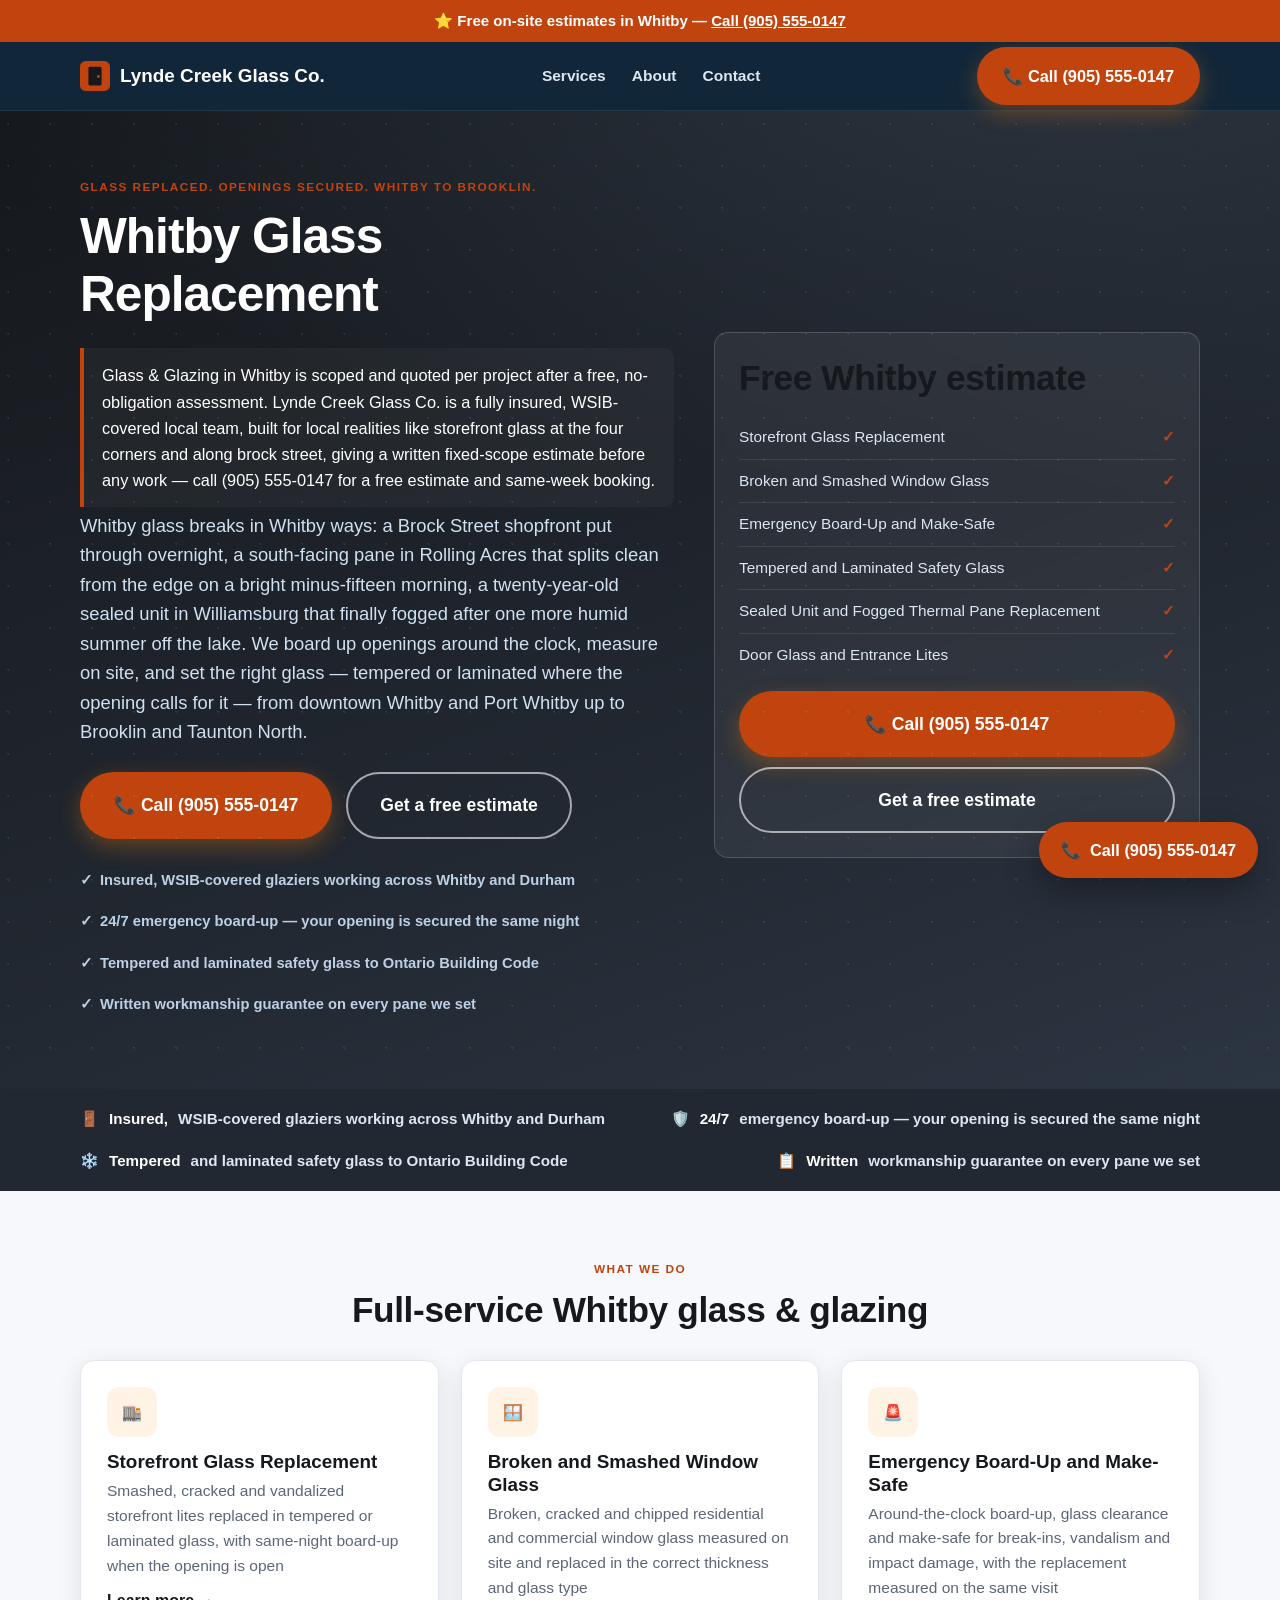
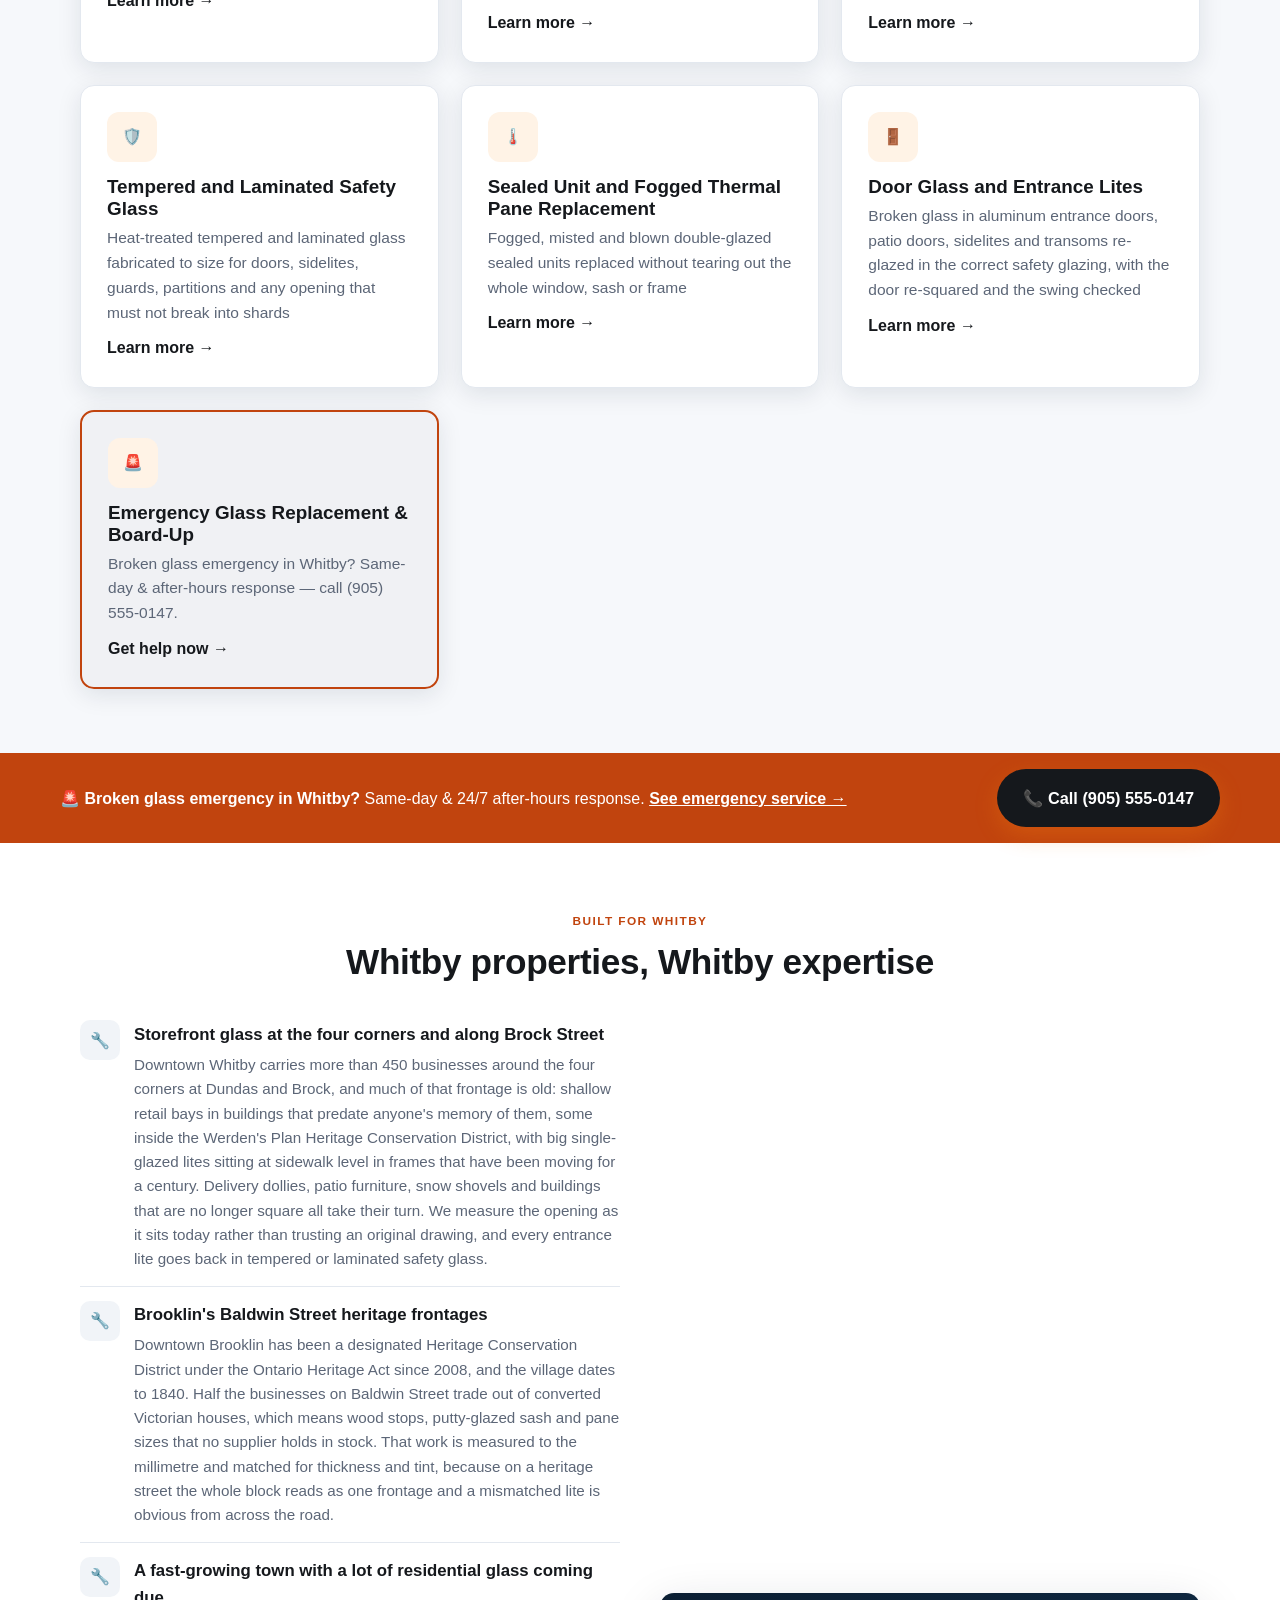
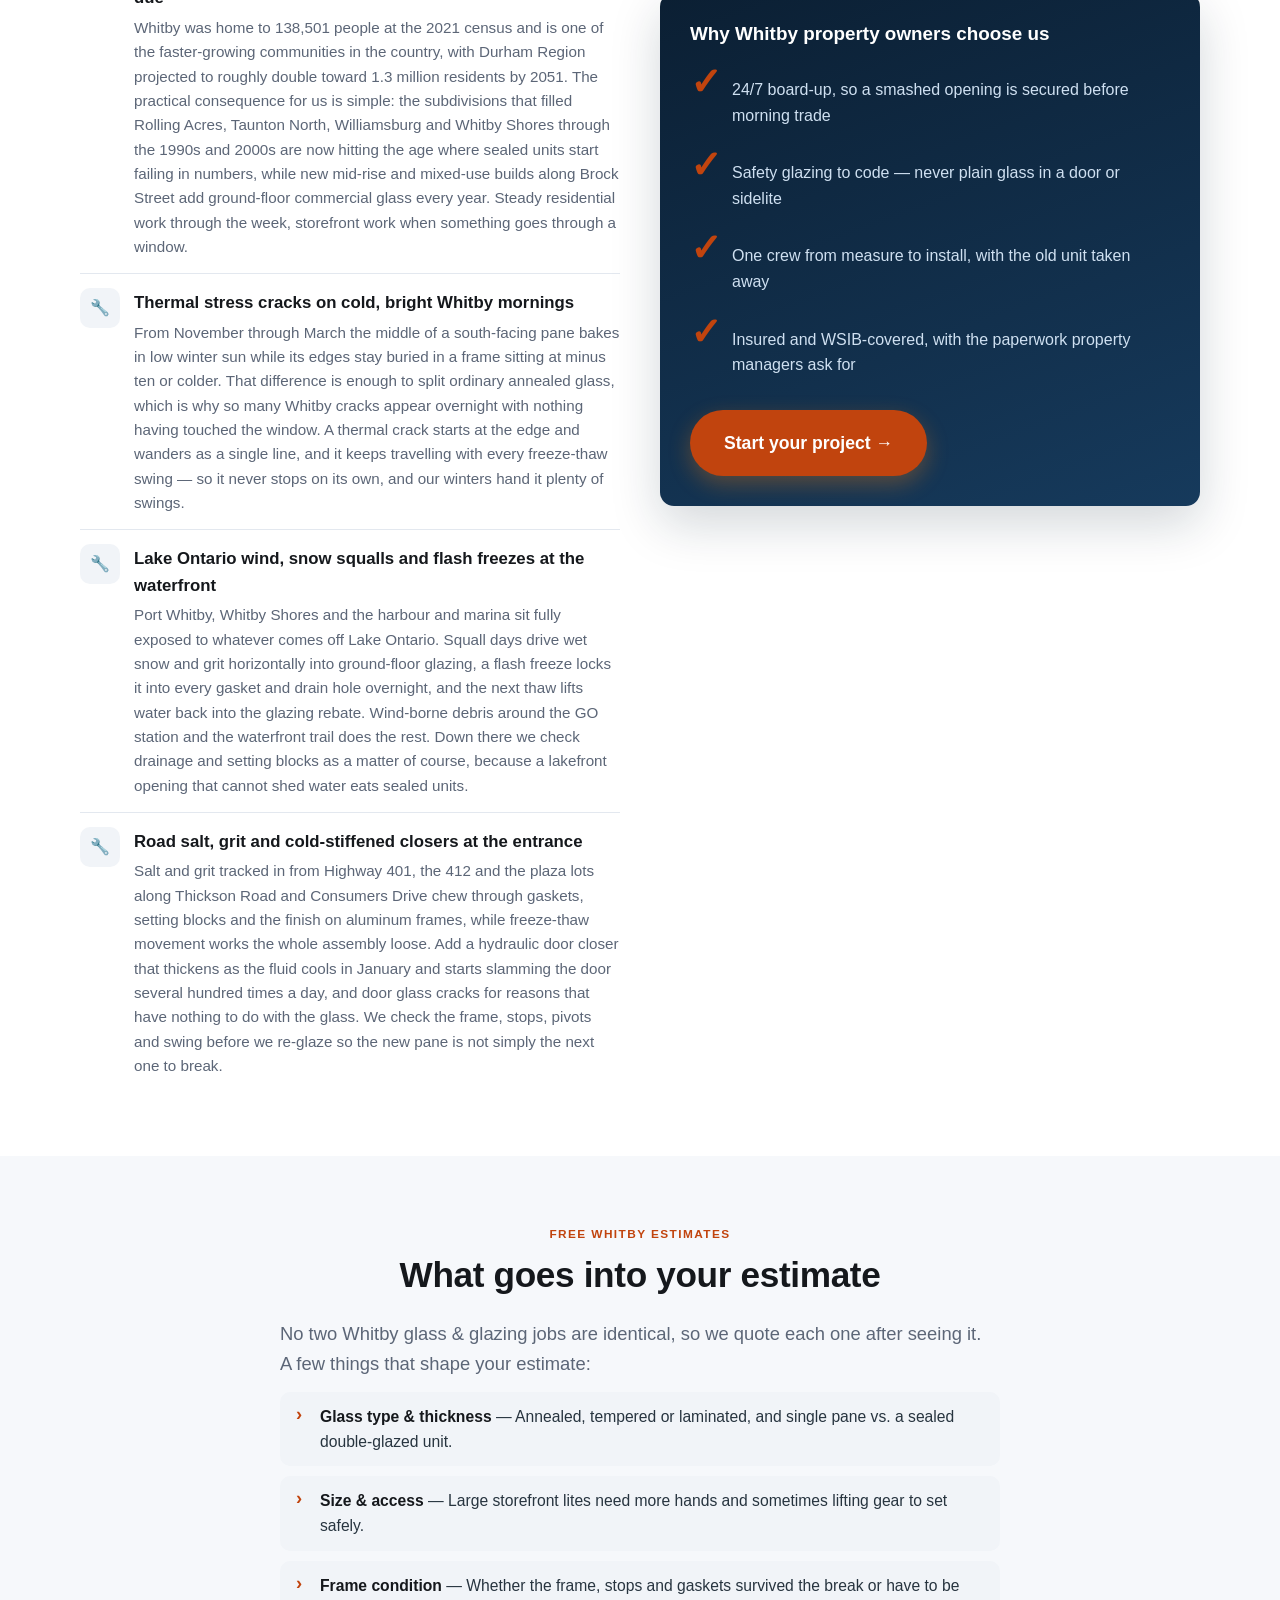
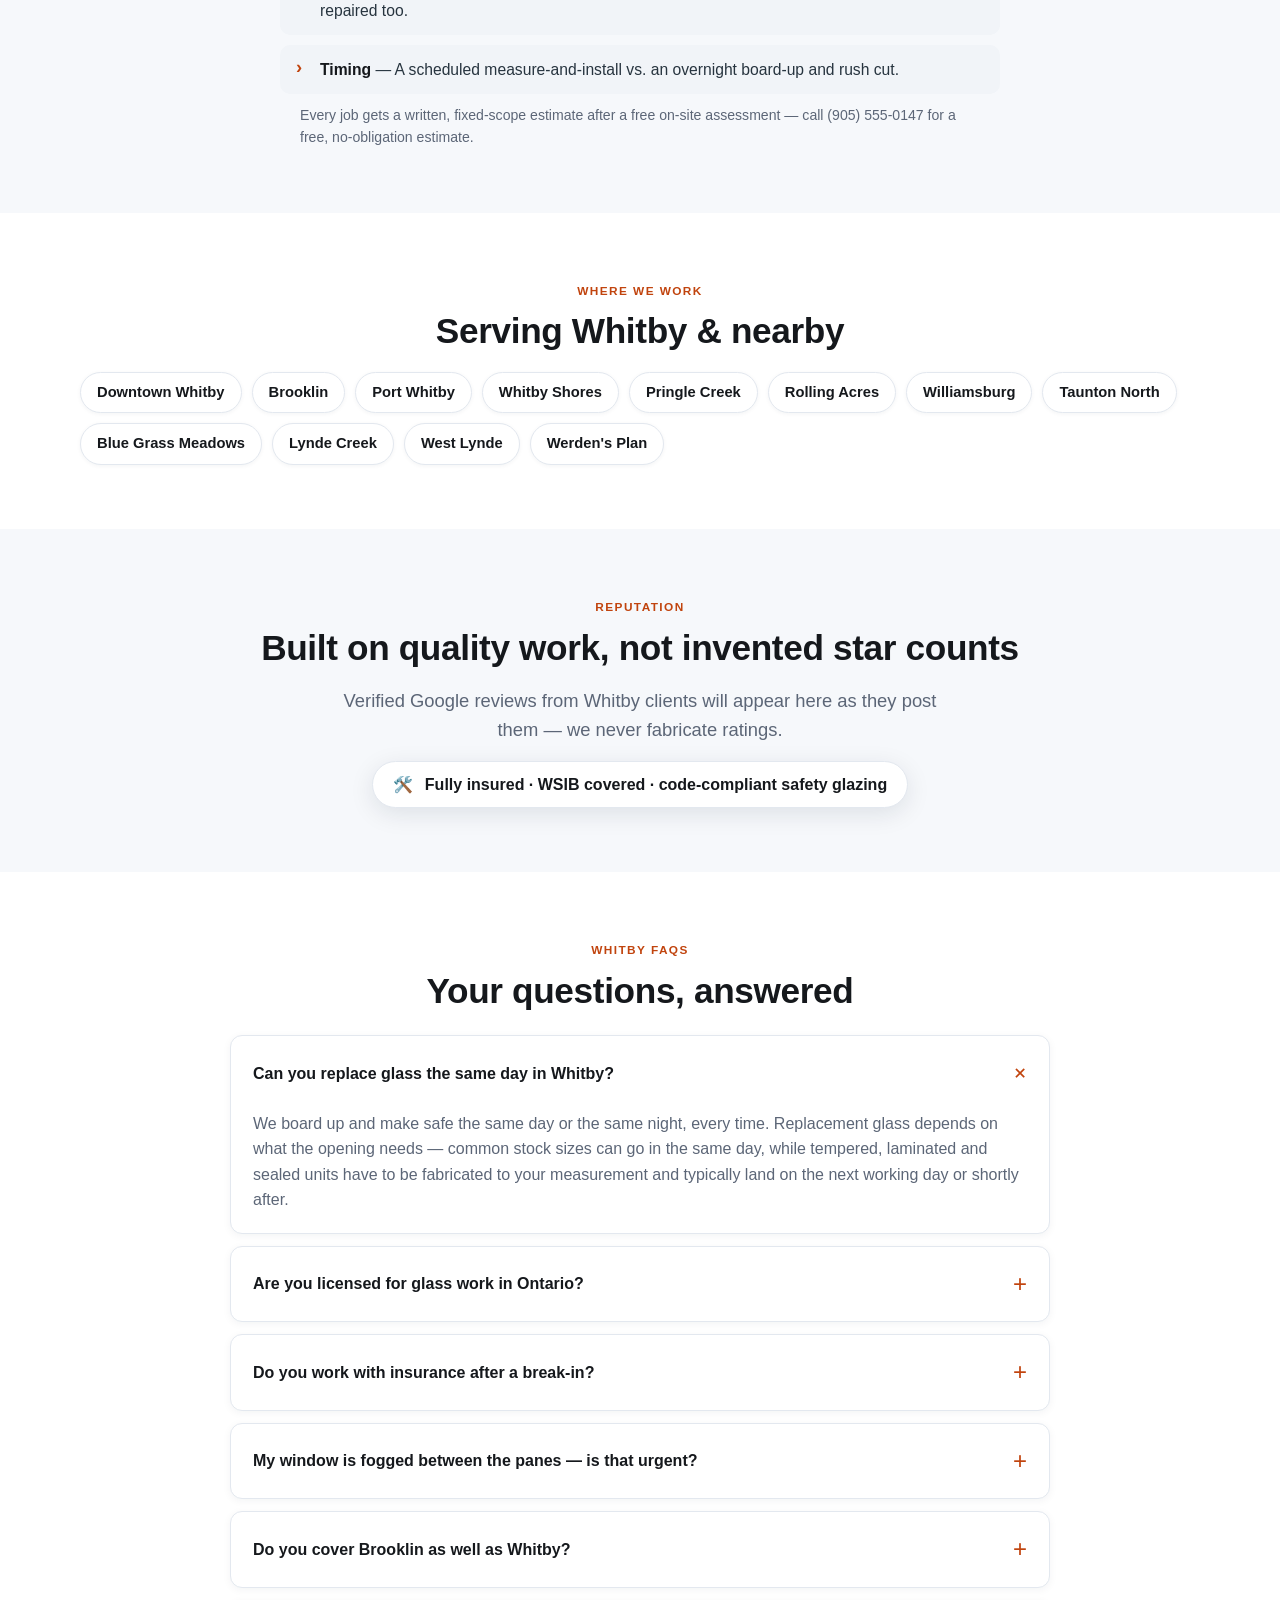
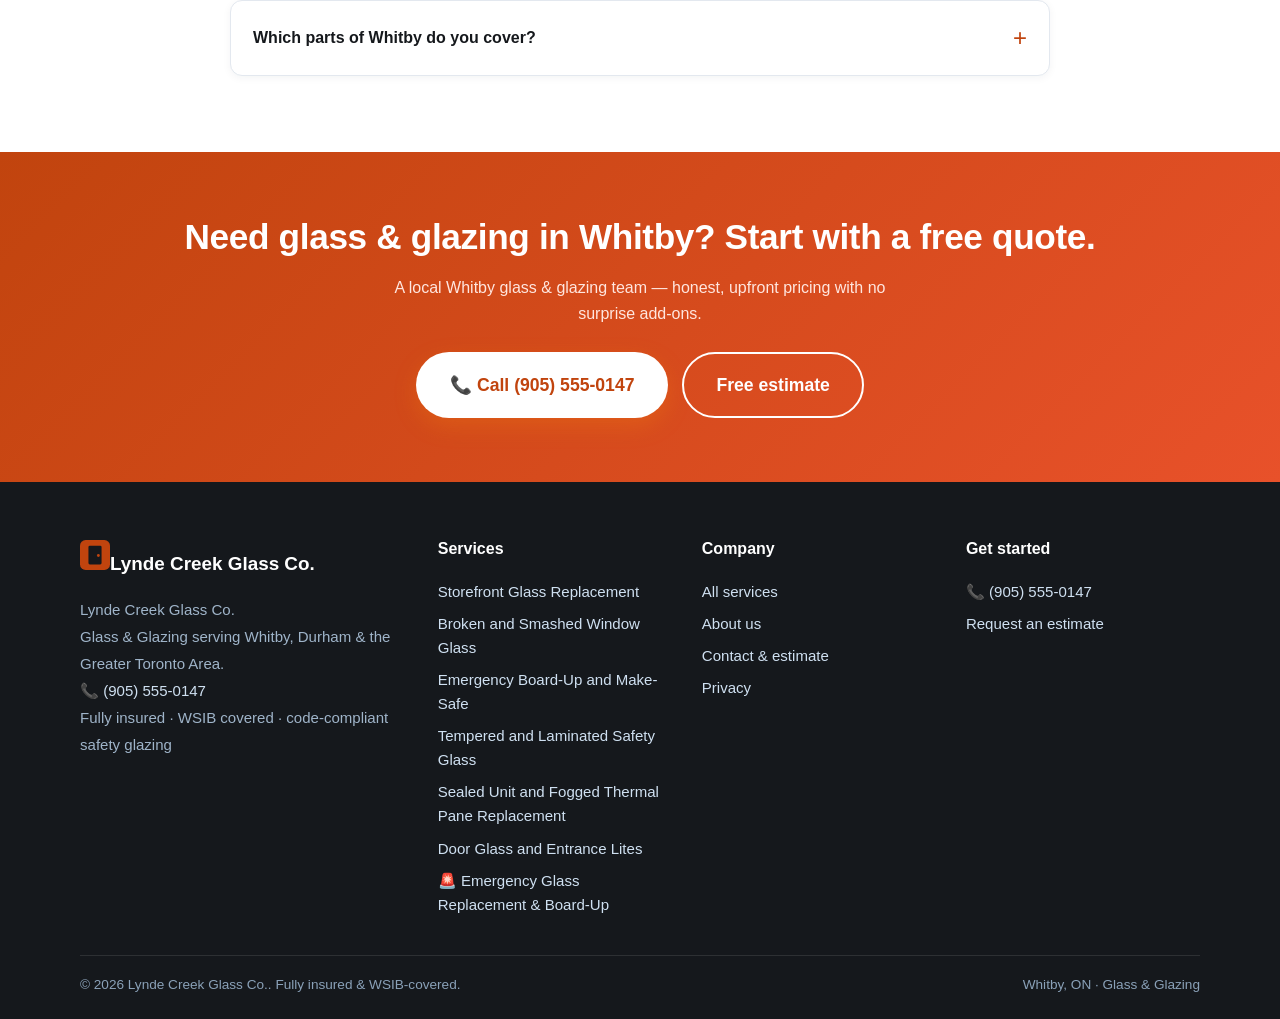
==== index.html @ 7c4d2595 "Launch whitby glass (whitbyglassrepair.com)" ====
<!DOCTYPE html><html lang="en-CA"><head>
<meta charset="utf-8"><meta name="viewport" content="width=device-width, initial-scale=1, viewport-fit=cover">
<title>Whitby Glass Replacement | Lynde Creek Glass Co.</title><meta name="description" content="Whitby glass replacement — storefront glass, broken windows, fogged sealed units and 24/7 emergency board-up. Insured, WSIB-covered. Call (905) 555-0147.">
<link rel="canonical" href="https://www.whitbyglassrepair.com/"><link rel="alternate" hreflang="en-CA" href="https://www.whitbyglassrepair.com/"><link rel="alternate" hreflang="x-default" href="https://www.whitbyglassrepair.com/">
<meta name="robots" content="index,follow,max-image-preview:large"><meta name="theme-color" content="#15181c">
<meta name="geo.region" content="CA-ON"><meta name="geo.placename" content="Whitby"><meta name="geo.position" content="43.8975;-78.9429"><meta name="ICBM" content="43.8975, -78.9429">
<meta property="og:type" content="website"><meta property="og:site_name" content="Lynde Creek Glass Co."><meta property="og:title" content="Whitby Glass Replacement | Lynde Creek Glass Co."><meta property="og:description" content="Whitby glass replacement — storefront glass, broken windows, fogged sealed units and 24/7 emergency board-up. Insured, WSIB-covered. Call (905) 555-0147."><meta property="og:url" content="https://www.whitbyglassrepair.com/">
<meta property="og:image" content="https://www.whitbyglassrepair.com/assets/og.png"><meta property="og:image:type" content="image/png"><meta property="og:image:width" content="1200"><meta property="og:image:height" content="630"><meta property="og:image:alt" content="Lynde Creek Glass Co. — Glass &amp; Glazing in Whitby, ON"><meta property="og:locale" content="en_CA">
<meta name="twitter:card" content="summary_large_image"><meta name="twitter:title" content="Whitby Glass Replacement | Lynde Creek Glass Co."><meta name="twitter:description" content="Whitby glass replacement — storefront glass, broken windows, fogged sealed units and 24/7 emergency board-up. Insured, WSIB-covered. Call (905) 555-0147."><meta name="twitter:image" content="https://www.whitbyglassrepair.com/assets/og.png">
<link rel="icon" href="/assets/favicon.svg" type="image/svg+xml"><link rel="icon" href="/favicon.ico" sizes="32x32"><link rel="apple-touch-icon" href="/assets/apple-touch-icon.png">
<link rel="preload" href="/css/styles.css" as="style"><link rel="stylesheet" href="/css/styles.css">
<script type="application/ld+json">{"@context":"https://schema.org","@graph":[{"@type":"Organization","@id":"https://www.whitbyglassrepair.com/#org","name":"Lynde Creek Glass Co.","url":"https://www.whitbyglassrepair.com/","logo":"https://www.whitbyglassrepair.com/assets/og.png","areaServed":{"@type":"City","name":"Whitby"},"sameAs":["https://www.whitbyglassrepair.com/"]},{"@type":"WebSite","@id":"https://www.whitbyglassrepair.com/#website","url":"https://www.whitbyglassrepair.com/","name":"Lynde Creek Glass Co.","publisher":{"@id":"https://www.whitbyglassrepair.com/#org"},"inLanguage":"en-CA"},{"@type":["HomeAndConstructionBusiness","LocalBusiness"],"@id":"https://www.whitbyglassrepair.com/#business","name":"Lynde Creek Glass Co.","image":"https://www.whitbyglassrepair.com/assets/og.png","url":"https://www.whitbyglassrepair.com/","telephone":"+19055550147","paymentAccepted":"Cash, Cheque, Credit Card, Interac e-Transfer, Financing","parentOrganization":{"@id":"https://www.whitbyglassrepair.com/#org"},"brand":{"@id":"https://www.whitbyglassrepair.com/#org"},"description":"Glass & Glazing in Whitby, ON — Fully insured, WSIB covered, code-compliant safety glazing. After-hours emergency response available.","address":{"@type":"PostalAddress","addressLocality":"Whitby","addressRegion":"ON","addressCountry":"CA"},"geo":{"@type":"GeoCoordinates","latitude":43.8975,"longitude":-78.9429},"areaServed":[{"@type":"City","name":"Whitby"},{"@type":"GeoShape","circle":"43.8975 -78.9429 20000"}],"sameAs":["https://www.whitbyglassrepair.com/"],"hasMap":"https://www.google.com/maps?q=Whitby%2C%20ON%2C%20Canada","openingHoursSpecification":[{"@type":"OpeningHoursSpecification","dayOfWeek":["Monday","Tuesday","Wednesday","Thursday","Friday"],"opens":"07:00","closes":"18:00"},{"@type":"OpeningHoursSpecification","dayOfWeek":["Saturday"],"opens":"08:00","closes":"15:00"},{"@type":"OpeningHoursSpecification","dayOfWeek":["Monday","Tuesday","Wednesday","Thursday","Friday","Saturday","Sunday"],"opens":"00:00","closes":"23:59","description":"After-hours emergency response"}],"knowsAbout":["glass & glazing","storefront glass replacement","sealed unit (IGU) replacement","tempered and laminated safety glass","emergency board-up","window glass replacement","thermal stress cracking","storefront glass replacement","broken and smashed window glass","emergency board-up and make-safe","tempered and laminated safety glass","sealed unit and fogged thermal pane replacement","door glass and entrance lites","Whitby, ON service area"],"hasOfferCatalog":{"@type":"OfferCatalog","name":"Glass & Glazing in Whitby, ON","itemListElement":[{"@type":"Offer","itemOffered":{"@type":"Service","name":"Storefront Glass Replacement (Whitby)","areaServed":{"@type":"City","name":"Whitby"}}},{"@type":"Offer","itemOffered":{"@type":"Service","name":"Broken and Smashed Window Glass (Whitby)","areaServed":{"@type":"City","name":"Whitby"}}},{"@type":"Offer","itemOffered":{"@type":"Service","name":"Emergency Board-Up and Make-Safe (Whitby)","areaServed":{"@type":"City","name":"Whitby"}}},{"@type":"Offer","itemOffered":{"@type":"Service","name":"Tempered and Laminated Safety Glass (Whitby)","areaServed":{"@type":"City","name":"Whitby"}}},{"@type":"Offer","itemOffered":{"@type":"Service","name":"Sealed Unit and Fogged Thermal Pane Replacement (Whitby)","areaServed":{"@type":"City","name":"Whitby"}}},{"@type":"Offer","itemOffered":{"@type":"Service","name":"Door Glass and Entrance Lites (Whitby)","areaServed":{"@type":"City","name":"Whitby"}}}]}},{"@type":"BreadcrumbList","itemListElement":[{"@type":"ListItem","position":1,"name":"Home","item":"https://www.whitbyglassrepair.com/"}]},{"@type":"FAQPage","mainEntity":[{"@type":"Question","name":"Can you replace glass the same day in Whitby?","acceptedAnswer":{"@type":"Answer","text":"We board up and make safe the same day or the same night, every time. Replacement glass depends on what the opening needs — common stock sizes can go in the same day, while tempered, laminated and sealed units have to be fabricated to your measurement and typically land on the next working day or shortly after."}},{"@type":"Question","name":"Are you licensed for glass work in Ontario?","acceptedAnswer":{"@type":"Answer","text":"Ontario does not issue a provincial trade licence for glass and glazing, so anyone quoting you a licence number for it is stretching the truth. What we carry is real and checkable: full liability insurance, WSIB coverage, a written workmanship guarantee, and safety glazing installed to the standard the Building Code actually requires."}},{"@type":"Question","name":"Do you work with insurance after a break-in?","acceptedAnswer":{"@type":"Answer","text":"Regularly. Photograph the damage before anyone sweeps up, because your insurer and the police report will both want it. We provide an itemized scope and clear invoicing for the claim, and we can bill the insurer directly where they allow it. Getting the opening boarded does not compromise the claim."}},{"@type":"Question","name":"My window is fogged between the panes — is that urgent?","acceptedAnswer":{"@type":"Answer","text":"No. A fogged or blown sealed unit means the seal has failed and the window has lost its insulating value, which is worth fixing before the heating season but is a scheduled job, not an overnight one. If the glass has actually cracked through, treat that as urgent and call us."}},{"@type":"Question","name":"Do you cover Brooklin as well as Whitby?","acceptedAnswer":{"@type":"Answer","text":"Yes. Brooklin, Ashburn and the rural north end are part of Whitby and part of our regular run, and we know what Baldwin Street's heritage frontages need — measured sash, matched thickness, and respect for the conservation district. Call us and we will confirm scheduling for your street."}},{"@type":"Question","name":"Which parts of Whitby do you cover?","acceptedAnswer":{"@type":"Answer","text":"All of it — downtown Whitby, Werden's Plan, Port Whitby, Whitby Shores, Pringle Creek, Rolling Acres, Williamsburg, Taunton North, Blue Grass Meadows, Lynde Creek, West Lynde and Brooklin — plus Oshawa, Ajax and the surrounding Durham Region and Greater Toronto Area on request."}}]}]}</script>
</head><body><a class="skip" href="#main" style="position:absolute;left:-999px">Skip to content</a>
<div class="callstrip">⭐ Free on-site estimates in Whitby — <a href="tel:+19055550147">Call (905) 555-0147</a></div>
<header class="site"><div class="wrap nav"><a class="brand" href="/" aria-label="Lynde Creek Glass Co. home"><svg width="30" height="30" viewBox="0 0 32 32" fill="none" aria-hidden="true"><rect width="32" height="32" rx="6" fill="#c1440e"/><rect x="9" y="6" width="14" height="20" rx="1.5" fill="#15181c"/><circle cx="19.6" cy="16.5" r="1.5" fill="#c1440e"/></svg>Lynde Creek Glass Co.</a>
<nav class="nav-links" id="nav" aria-label="Main"><a href="/services/">Services</a><a href="/about/">About</a><a href="/contact/">Contact</a></nav>
<div class="nav-cta"><a class="btn btn-call" href="tel:+19055550147">📞 Call (905) 555-0147</a><button class="menu-btn" aria-label="Open menu" aria-expanded="false" aria-controls="nav"><span aria-hidden="true">☰</span></button></div>
</div></header><main id="main"><section class="hero"><div class="wrap"><div>
<span class="eyebrow">Glass replaced. Openings secured. Whitby to Brooklin.</span>
<h1>Whitby Glass Replacement</h1><p class="answer-capsule" data-answer>Glass &amp; Glazing in Whitby is scoped and quoted per project after a free, no-obligation assessment. Lynde Creek Glass Co. is a fully insured, WSIB-covered local team, built for local realities like storefront glass at the four corners and along brock street, giving a written fixed-scope estimate before any work — call (905) 555-0147 for a free estimate and same-week booking.</p><p class="lead">Whitby glass breaks in Whitby ways: a Brock Street shopfront put through overnight, a south-facing pane in Rolling Acres that splits clean from the edge on a bright minus-fifteen morning, a twenty-year-old sealed unit in Williamsburg that finally fogged after one more humid summer off the lake. We board up openings around the clock, measure on site, and set the right glass — tempered or laminated where the opening calls for it — from downtown Whitby and Port Whitby up to Brooklin and Taunton North.</p>
<div class="hero-cta"><a class="btn btn-call btn-lg" href="tel:+19055550147">📞 Call (905) 555-0147</a><a class="btn btn-ghost btn-lg" href="/contact/" data-book>Get a free estimate</a></div>
<div class="hero-trust"><span><span aria-hidden="true">✓</span> Insured, WSIB-covered glaziers working across Whitby and Durham</span><span><span aria-hidden="true">✓</span> 24/7 emergency board-up — your opening is secured the same night</span><span><span aria-hidden="true">✓</span> Tempered and laminated safety glass to Ontario Building Code</span><span><span aria-hidden="true">✓</span> Written workmanship guarantee on every pane we set</span></div>
</div><aside class="hero-card" aria-label="Free estimate"><h2>Free Whitby estimate</h2><ul><li><span>Storefront Glass Replacement</span><span class="price" aria-hidden="true">✓</span></li><li><span>Broken and Smashed Window Glass</span><span class="price" aria-hidden="true">✓</span></li><li><span>Emergency Board-Up and Make-Safe</span><span class="price" aria-hidden="true">✓</span></li><li><span>Tempered and Laminated Safety Glass</span><span class="price" aria-hidden="true">✓</span></li><li><span>Sealed Unit and Fogged Thermal Pane Replacement</span><span class="price" aria-hidden="true">✓</span></li><li><span>Door Glass and Entrance Lites</span><span class="price" aria-hidden="true">✓</span></li></ul><a class="btn btn-call btn-lg" href="tel:+19055550147" style="margin-top:14px;width:100%;justify-content:center">📞 Call (905) 555-0147</a><a class="btn btn-ghost btn-lg" href="/contact/" data-book style="margin-top:10px;width:100%;justify-content:center">Get a free estimate</a></aside></div></section>
<div class="strip"><div class="wrap"><div class="item"><span aria-hidden="true">🚪</span> <b>Insured,</b> WSIB-covered glaziers working across Whitby and Durham</div><div class="item"><span aria-hidden="true">🛡️</span> <b>24/7</b> emergency board-up — your opening is secured the same night</div><div class="item"><span aria-hidden="true">❄️</span> <b>Tempered</b> and laminated safety glass to Ontario Building Code</div><div class="item"><span aria-hidden="true">📋</span> <b>Written</b> workmanship guarantee on every pane we set</div></div></div>
<section class="section" id="services"><div class="wrap center"><span class="eyebrow">What we do</span><h2>Full-service Whitby glass &amp; glazing</h2></div>
<div class="wrap" style="margin-top:30px"><div class="grid cols-3"><a class="card" href="/services/storefront-glass-replacement/" style="text-decoration:none"><div class="ico" aria-hidden="true">🏬</div><h3>Storefront Glass Replacement</h3><p>Smashed, cracked and vandalized storefront lites replaced in tempered or laminated glass, with same-night board-up when the opening is open</p><div class="from">Learn more →</div></a><a class="card" href="/services/broken-window-glass/" style="text-decoration:none"><div class="ico" aria-hidden="true">🪟</div><h3>Broken and Smashed Window Glass</h3><p>Broken, cracked and chipped residential and commercial window glass measured on site and replaced in the correct thickness and glass type</p><div class="from">Learn more →</div></a><a class="card" href="/services/emergency-board-up/" style="text-decoration:none"><div class="ico" aria-hidden="true">🚨</div><h3>Emergency Board-Up and Make-Safe</h3><p>Around-the-clock board-up, glass clearance and make-safe for break-ins, vandalism and impact damage, with the replacement measured on the same visit</p><div class="from">Learn more →</div></a><a class="card" href="/services/tempered-safety-glass/" style="text-decoration:none"><div class="ico" aria-hidden="true">🛡️</div><h3>Tempered and Laminated Safety Glass</h3><p>Heat-treated tempered and laminated glass fabricated to size for doors, sidelites, guards, partitions and any opening that must not break into shards</p><div class="from">Learn more →</div></a><a class="card" href="/services/sealed-unit-replacement/" style="text-decoration:none"><div class="ico" aria-hidden="true">🌡️</div><h3>Sealed Unit and Fogged Thermal Pane Replacement</h3><p>Fogged, misted and blown double-glazed sealed units replaced without tearing out the whole window, sash or frame</p><div class="from">Learn more →</div></a><a class="card" href="/services/door-glass-replacement/" style="text-decoration:none"><div class="ico" aria-hidden="true">🚪</div><h3>Door Glass and Entrance Lites</h3><p>Broken glass in aluminum entrance doors, patio doors, sidelites and transoms re-glazed in the correct safety glazing, with the door re-squared and the swing checked</p><div class="from">Learn more →</div></a><a class="card card-emg" href="/services/emergency-glass-repair-board-up/" style="text-decoration:none"><div class="ico" aria-hidden="true">🚨</div><h3>Emergency Glass Replacement &amp; Board-Up</h3><p>Broken glass emergency in Whitby? Same-day & after-hours response — call (905) 555-0147.</p><div class="from">Get help now →</div></a></div></div></section>
<section class="emg-band"><div class="wrap"><div><strong>🚨 Broken glass emergency in Whitby?</strong> Same-day &amp; 24/7 after-hours response. <a href="/services/emergency-glass-repair-board-up/">See emergency service →</a></div><a class="btn btn-call" href="tel:+19055550147">📞 Call (905) 555-0147</a></div></section>
<section class="section alt"><div class="wrap center"><span class="eyebrow">Built for Whitby</span><h2>Whitby properties, Whitby expertise</h2></div>
<div class="wrap split" style="margin-top:24px"><div><ul class="feature-list"><li><span class="fi" aria-hidden="true">🔧</span><div><h4>Storefront glass at the four corners and along Brock Street</h4><p>Downtown Whitby carries more than 450 businesses around the four corners at Dundas and Brock, and much of that frontage is old: shallow retail bays in buildings that predate anyone's memory of them, some inside the Werden's Plan Heritage Conservation District, with big single-glazed lites sitting at sidewalk level in frames that have been moving for a century. Delivery dollies, patio furniture, snow shovels and buildings that are no longer square all take their turn. We measure the opening as it sits today rather than trusting an original drawing, and every entrance lite goes back in tempered or laminated safety glass.</p></div></li><li><span class="fi" aria-hidden="true">🔧</span><div><h4>Brooklin's Baldwin Street heritage frontages</h4><p>Downtown Brooklin has been a designated Heritage Conservation District under the Ontario Heritage Act since 2008, and the village dates to 1840. Half the businesses on Baldwin Street trade out of converted Victorian houses, which means wood stops, putty-glazed sash and pane sizes that no supplier holds in stock. That work is measured to the millimetre and matched for thickness and tint, because on a heritage street the whole block reads as one frontage and a mismatched lite is obvious from across the road.</p></div></li><li><span class="fi" aria-hidden="true">🔧</span><div><h4>A fast-growing town with a lot of residential glass coming due</h4><p>Whitby was home to 138,501 people at the 2021 census and is one of the faster-growing communities in the country, with Durham Region projected to roughly double toward 1.3 million residents by 2051. The practical consequence for us is simple: the subdivisions that filled Rolling Acres, Taunton North, Williamsburg and Whitby Shores through the 1990s and 2000s are now hitting the age where sealed units start failing in numbers, while new mid-rise and mixed-use builds along Brock Street add ground-floor commercial glass every year. Steady residential work through the week, storefront work when something goes through a window.</p></div></li><li><span class="fi" aria-hidden="true">🔧</span><div><h4>Thermal stress cracks on cold, bright Whitby mornings</h4><p>From November through March the middle of a south-facing pane bakes in low winter sun while its edges stay buried in a frame sitting at minus ten or colder. That difference is enough to split ordinary annealed glass, which is why so many Whitby cracks appear overnight with nothing having touched the window. A thermal crack starts at the edge and wanders as a single line, and it keeps travelling with every freeze-thaw swing — so it never stops on its own, and our winters hand it plenty of swings.</p></div></li><li><span class="fi" aria-hidden="true">🔧</span><div><h4>Lake Ontario wind, snow squalls and flash freezes at the waterfront</h4><p>Port Whitby, Whitby Shores and the harbour and marina sit fully exposed to whatever comes off Lake Ontario. Squall days drive wet snow and grit horizontally into ground-floor glazing, a flash freeze locks it into every gasket and drain hole overnight, and the next thaw lifts water back into the glazing rebate. Wind-borne debris around the GO station and the waterfront trail does the rest. Down there we check drainage and setting blocks as a matter of course, because a lakefront opening that cannot shed water eats sealed units.</p></div></li><li><span class="fi" aria-hidden="true">🔧</span><div><h4>Road salt, grit and cold-stiffened closers at the entrance</h4><p>Salt and grit tracked in from Highway 401, the 412 and the plaza lots along Thickson Road and Consumers Drive chew through gaskets, setting blocks and the finish on aluminum frames, while freeze-thaw movement works the whole assembly loose. Add a hydraulic door closer that thickens as the fluid cools in January and starts slamming the door several hundred times a day, and door glass cracks for reasons that have nothing to do with the glass. We check the frame, stops, pivots and swing before we re-glaze so the new pane is not simply the next one to break.</p></div></li></ul></div>
<div class="panel"><h3>Why Whitby property owners choose us</h3><div class="stat"><b aria-hidden="true">✓</b><span>24/7 board-up, so a smashed opening is secured before morning trade</span></div><div class="stat"><b aria-hidden="true">✓</b><span>Safety glazing to code — never plain glass in a door or sidelite</span></div><div class="stat"><b aria-hidden="true">✓</b><span>One crew from measure to install, with the old unit taken away</span></div><div class="stat"><b aria-hidden="true">✓</b><span>Insured and WSIB-covered, with the paperwork property managers ask for</span></div><a class="btn btn-call btn-lg" href="/contact/" data-book style="margin-top:14px">Start your project →</a></div></div></section>
<section class="section"><div class="wrap center"><span class="eyebrow">Free Whitby estimates</span><h2>What goes into your estimate</h2></div><div class="wrap" style="margin-top:24px;max-width:760px"><p class="lead" style="max-width:70ch;margin:0 0 14px">No two Whitby glass &amp; glazing jobs are identical, so we quote each one after seeing it. A few things that shape your estimate:</p><ul class="factors"><li><strong>Glass type &amp; thickness</strong> — Annealed, tempered or laminated, and single pane vs. a sealed double-glazed unit.</li><li><strong>Size &amp; access</strong> — Large storefront lites need more hands and sometimes lifting gear to set safely.</li><li><strong>Frame condition</strong> — Whether the frame, stops and gaskets survived the break or have to be repaired too.</li><li><strong>Timing</strong> — A scheduled measure-and-install vs. an overnight board-up and rush cut.</li></ul><p class="wrap price-note">Every job gets a written, fixed-scope estimate after a free on-site assessment — call (905) 555-0147 for a free, no-obligation estimate.</p></div></section>
<section class="section alt"><div class="wrap center"><span class="eyebrow">Where we work</span><h2>Serving Whitby &amp; nearby</h2></div><div class="wrap" style="margin-top:20px"><div class="chips"><span class="chip">Downtown Whitby</span><span class="chip">Brooklin</span><span class="chip">Port Whitby</span><span class="chip">Whitby Shores</span><span class="chip">Pringle Creek</span><span class="chip">Rolling Acres</span><span class="chip">Williamsburg</span><span class="chip">Taunton North</span><span class="chip">Blue Grass Meadows</span><span class="chip">Lynde Creek</span><span class="chip">West Lynde</span><span class="chip">Werden's Plan</span></div></div></section>

<section class="section"><div class="wrap center"><span class="eyebrow">Reputation</span><h2>Built on quality work, not invented star counts</h2><p class="lead" style="margin:0 auto">Verified Google reviews from Whitby clients will appear here as they post them — we never fabricate ratings.</p><div style="margin-top:16px"><span class="rating-badge"><span aria-hidden="true">🛠️</span> Fully insured · WSIB covered · code-compliant safety glazing</span></div></div></section>
<section class="section alt"><div class="wrap center"><span class="eyebrow">Whitby FAQs</span><h2>Your questions, answered</h2></div><div class="wrap" style="margin-top:24px"><div class="faq" style="max-width:820px;margin:0 auto"><details open><summary>Can you replace glass the same day in Whitby?</summary><p>We board up and make safe the same day or the same night, every time. Replacement glass depends on what the opening needs — common stock sizes can go in the same day, while tempered, laminated and sealed units have to be fabricated to your measurement and typically land on the next working day or shortly after.</p></details><details><summary>Are you licensed for glass work in Ontario?</summary><p>Ontario does not issue a provincial trade licence for glass and glazing, so anyone quoting you a licence number for it is stretching the truth. What we carry is real and checkable: full liability insurance, WSIB coverage, a written workmanship guarantee, and safety glazing installed to the standard the Building Code actually requires.</p></details><details><summary>Do you work with insurance after a break-in?</summary><p>Regularly. Photograph the damage before anyone sweeps up, because your insurer and the police report will both want it. We provide an itemized scope and clear invoicing for the claim, and we can bill the insurer directly where they allow it. Getting the opening boarded does not compromise the claim.</p></details><details><summary>My window is fogged between the panes — is that urgent?</summary><p>No. A fogged or blown sealed unit means the seal has failed and the window has lost its insulating value, which is worth fixing before the heating season but is a scheduled job, not an overnight one. If the glass has actually cracked through, treat that as urgent and call us.</p></details><details><summary>Do you cover Brooklin as well as Whitby?</summary><p>Yes. Brooklin, Ashburn and the rural north end are part of Whitby and part of our regular run, and we know what Baldwin Street's heritage frontages need — measured sash, matched thickness, and respect for the conservation district. Call us and we will confirm scheduling for your street.</p></details><details><summary>Which parts of Whitby do you cover?</summary><p>All of it — downtown Whitby, Werden's Plan, Port Whitby, Whitby Shores, Pringle Creek, Rolling Acres, Williamsburg, Taunton North, Blue Grass Meadows, Lynde Creek, West Lynde and Brooklin — plus Oshawa, Ajax and the surrounding Durham Region and Greater Toronto Area on request.</p></details></div></div></section>
<section class="section cta-band"><div class="wrap"><h2>Need glass &amp; glazing in Whitby? Start with a free quote.</h2><p>A local Whitby glass &amp; glazing team — honest, upfront pricing with no surprise add-ons.</p><div class="hero-cta" style="justify-content:center"><a class="btn btn-call btn-lg" href="tel:+19055550147">📞 Call (905) 555-0147</a><a class="btn btn-ghost btn-lg" href="/contact/" data-book>Free estimate</a></div></div></section></main><footer class="site"><div class="wrap"><div class="cols">
<div><a class="brand" href="/" aria-label="Lynde Creek Glass Co. home"><svg width="30" height="30" viewBox="0 0 32 32" fill="none" aria-hidden="true"><rect width="32" height="32" rx="6" fill="#c1440e"/><rect x="9" y="6" width="14" height="20" rx="1.5" fill="#15181c"/><circle cx="19.6" cy="16.5" r="1.5" fill="#c1440e"/></svg>Lynde Creek Glass Co.</a><address class="nap" style="font-style:normal">Lynde Creek Glass Co.<br>Glass &amp; Glazing serving Whitby, Durham &amp; the Greater Toronto Area.<br>📞 <a href="tel:+19055550147" style="display:inline">(905) 555-0147</a><br>Fully insured · WSIB covered · code-compliant safety glazing</address></div>
<div><h4>Services</h4><a href="/services/storefront-glass-replacement/">Storefront Glass Replacement</a><a href="/services/broken-window-glass/">Broken and Smashed Window Glass</a><a href="/services/emergency-board-up/">Emergency Board-Up and Make-Safe</a><a href="/services/tempered-safety-glass/">Tempered and Laminated Safety Glass</a><a href="/services/sealed-unit-replacement/">Sealed Unit and Fogged Thermal Pane Replacement</a><a href="/services/door-glass-replacement/">Door Glass and Entrance Lites</a><a href="/services/emergency-glass-repair-board-up/">🚨 Emergency Glass Replacement &amp; Board-Up</a></div>
<div><h4>Company</h4><a href="/services/">All services</a><a href="/about/">About us</a><a href="/contact/">Contact &amp; estimate</a><a href="/privacy/">Privacy</a></div>
<div><h4>Get started</h4><a href="tel:+19055550147">📞 (905) 555-0147</a><a href="/contact/" data-book>Request an estimate</a></div>
</div><div class="legal"><span>© 2026 Lynde Creek Glass Co.. Fully insured &amp; WSIB-covered.</span><span>Whitby, ON · Glass &amp; Glazing</span></div></div></footer><a class="fab-call" href="tel:+19055550147" aria-label="Call Lynde Creek Glass Co."><span aria-hidden="true">📞</span> Call (905) 555-0147</a>
<div class="callbar"><a class="btn btn-call" href="tel:+19055550147">📞 Call now</a><a class="btn btn-dark" href="/contact/" data-book>Free estimate</a></div>
<script src="/js/main.js" defer></script></body></html>
---- css/styles.css ----
/* TrueNorth Garage Doors — shared stylesheet
   Performance-first: system font stack (zero web-font requests),
   fixed media sizing to protect CLS, GPU-friendly transitions only. */

:root{
  --navy:#0b1f33;
  --navy-2:#12304d;
  --steel:#1f4e79;
  --ice:#eaf2fb;
  --red:#d8232a;
  --red-dark:#b01a20;
  --amber:#f5a623;
  --green:#1e9e5a;
  --ink:#16202b;
  --muted:#5b6b7b;
  --line:#dde6ef;
  --card:#ffffff;
  --bg:#f6f9fc;
  --radius:14px;
  --shadow:0 6px 24px rgba(11,31,51,.10);
  --shadow-lg:0 18px 50px rgba(11,31,51,.18);
  --maxw:1160px;
  --font:-apple-system,BlinkMacSystemFont,"Segoe UI",Roboto,Helvetica,Arial,"Apple Color Emoji","Segoe UI Emoji",sans-serif;
}

*{box-sizing:border-box}
/* A11Y (P2-8): visible keyboard-focus ring on every interactive element, honoring the per-site accent. */
:focus-visible{outline:2px solid var(--accent,#ef7d10);outline-offset:2px;border-radius:3px}
html{scroll-behavior:smooth}
body{
  margin:0;font-family:var(--font);color:var(--ink);background:var(--bg);
  line-height:1.6;-webkit-font-smoothing:antialiased;text-rendering:optimizeLegibility;
}
img{max-width:100%;height:auto;display:block}
a{color:var(--steel);text-decoration:none}
a:hover{text-decoration:underline}
h1,h2,h3{line-height:1.18;color:var(--navy);margin:0 0 .5em}
h1{font-size:clamp(2rem,5vw,3.1rem);letter-spacing:-.02em}
h2{font-size:clamp(1.5rem,3.4vw,2.2rem);letter-spacing:-.01em}
h3{font-size:1.18rem}
p{margin:0 0 1rem}
.wrap{max-width:var(--maxw);margin:0 auto;padding:0 20px}
.section{padding:64px 0}
.section.alt{background:#fff}
.lead{font-size:1.15rem;color:var(--muted);max-width:62ch}
.eyebrow{display:inline-block;font-weight:800;letter-spacing:.12em;text-transform:uppercase;
  font-size:.74rem;color:var(--red);margin-bottom:.6rem}
.center{text-align:center}
.center .lead{margin-left:auto;margin-right:auto}

/* ---------- Buttons ---------- */
.btn{display:inline-flex;align-items:center;gap:.5rem;font-weight:700;font-size:1.02rem;
  padding:14px 24px;border-radius:999px;border:2px solid transparent;cursor:pointer;
  transition:transform .12s ease,box-shadow .12s ease,background .12s ease;text-decoration:none}
.btn:hover{text-decoration:none;transform:translateY(-2px)}
.btn-call{background:var(--red);color:#fff;box-shadow:0 8px 22px rgba(216,35,42,.32)}
.btn-call:hover{background:var(--red-dark)}
.btn-ghost{background:transparent;color:#fff;border-color:rgba(255,255,255,.6)}
.btn-ghost:hover{background:rgba(255,255,255,.12)}
.btn-dark{background:var(--navy);color:#fff}
.btn-dark:hover{background:var(--navy-2)}
.btn-lg{padding:17px 32px;font-size:1.1rem}

/* ---------- Header ---------- */
header.site{position:sticky;top:0;z-index:50;background:rgba(11,31,51,.97);
  backdrop-filter:saturate(140%) blur(6px);color:#fff;border-bottom:1px solid rgba(255,255,255,.08)}
.nav{display:flex;align-items:center;justify-content:space-between;height:68px}
.brand{display:flex;align-items:center;gap:10px;color:#fff;font-weight:800;font-size:1.18rem}
.brand:hover{text-decoration:none}
.brand svg{flex:0 0 auto}
.brand b{color:var(--amber)}
.nav-links{display:flex;gap:26px;align-items:center}
.nav-links a{color:#dce7f2;font-weight:600;font-size:.97rem}
.nav-links a:hover{color:#fff;text-decoration:none}
.nav-cta{display:flex;align-items:center;gap:14px}
.nav-phone{color:#fff;font-weight:800;font-size:1.05rem;white-space:nowrap}
.nav-phone:hover{text-decoration:none;color:var(--amber)}
.menu-btn{display:none;background:none;border:0;color:#fff;font-size:1.6rem;cursor:pointer}
@media(max-width:880px){
  .nav-links{display:none;position:absolute;top:68px;left:0;right:0;flex-direction:column;
    background:var(--navy);padding:14px 20px 22px;gap:14px;border-bottom:1px solid rgba(255,255,255,.1)}
  .nav-links.open{display:flex}
  .nav-links a{font-size:1.1rem;padding:6px 0}
  .menu-btn{display:block}
  .nav-cta .btn-call{display:none}
}

/* ---------- Hero ---------- */
.hero{position:relative;color:#fff;
  background:
    radial-gradient(1200px 500px at 80% -10%,rgba(31,78,121,.55),transparent),
    linear-gradient(160deg,#0b1f33 0%,#12304d 60%,#163a5c 100%);
  overflow:hidden}
.hero::after{content:"";position:absolute;inset:0;opacity:.10;pointer-events:none;
  background-image:radial-gradient(circle at 20% 30%,#fff 1px,transparent 1px);
  background-size:42px 42px}
.hero .wrap{position:relative;display:grid;grid-template-columns:1.1fr .9fr;gap:40px;
  align-items:center;padding-top:62px;padding-bottom:72px}
.hero h1{color:#fff}
.hero p.lead{color:#cfe0f1}
.hero .city-tag{color:var(--amber);font-weight:800}
.hero-cta{display:flex;flex-wrap:wrap;gap:14px;margin-top:26px}
.hero-trust{display:flex;flex-wrap:wrap;gap:18px;margin-top:30px;color:#bcd0e6;font-size:.92rem}
.hero-trust span{display:flex;align-items:center;gap:7px;font-weight:600}
.hero-trust svg{flex:0 0 auto}
.hero-card{background:rgba(255,255,255,.06);border:1px solid rgba(255,255,255,.16);
  border-radius:var(--radius);padding:24px;backdrop-filter:blur(4px)}
.hero-card h3{color:#fff;margin-bottom:.4rem}
.hero-card ul{list-style:none;padding:0;margin:0}
.hero-card li{display:flex;gap:10px;align-items:flex-start;padding:9px 0;border-bottom:1px solid rgba(255,255,255,.10);color:#dbe7f3;font-size:.96rem}
.hero-card li:last-child{border-bottom:0}
.hero-card .price{margin-left:auto;color:var(--amber);font-weight:800;white-space:nowrap}
@media(max-width:860px){.hero .wrap{grid-template-columns:1fr;gap:30px}.hero-card{order:2}}

/* ---------- Trust strip ---------- */
.strip{background:var(--navy-2);color:#fff}
.strip .wrap{display:flex;flex-wrap:wrap;justify-content:space-between;gap:18px;padding:18px 20px}
.strip .item{display:flex;align-items:center;gap:10px;font-weight:600;font-size:.95rem;color:#dbe7f3}
.strip .item b{color:#fff}
.strip svg{flex:0 0 auto;color:var(--amber)}

/* ---------- Grid cards ---------- */
.grid{display:grid;gap:22px}
.grid.cols-3{grid-template-columns:repeat(3,1fr)}
.grid.cols-2{grid-template-columns:repeat(2,1fr)}
.grid.cols-4{grid-template-columns:repeat(4,1fr)}
@media(max-width:920px){.grid.cols-3,.grid.cols-4{grid-template-columns:repeat(2,1fr)}}
@media(max-width:620px){.grid.cols-2,.grid.cols-3,.grid.cols-4{grid-template-columns:1fr}}

.card{background:var(--card);border:1px solid var(--line);border-radius:var(--radius);
  padding:26px;box-shadow:var(--shadow);transition:transform .14s ease,box-shadow .14s ease}
.card:hover{transform:translateY(-4px);box-shadow:var(--shadow-lg)}
.card .ico{width:50px;height:50px;border-radius:12px;display:grid;place-items:center;
  background:var(--ice);color:var(--steel);margin-bottom:14px}
.card h3{margin-bottom:.35rem}
.card p{color:var(--muted);margin-bottom:.6rem;font-size:.97rem}
.card .from{font-weight:800;color:var(--navy)}
.card .from small{font-weight:600;color:var(--muted)}

/* ---------- Pricing table ---------- */
.pricewrap{overflow-x:auto;border-radius:var(--radius);box-shadow:var(--shadow);border:1px solid var(--line)}
table.price{width:100%;border-collapse:collapse;background:#fff;min-width:560px}
table.price th,table.price td{padding:14px 16px;text-align:left;border-bottom:1px solid var(--line)}
table.price thead th{background:var(--navy);color:#fff;font-size:.92rem;letter-spacing:.02em}
table.price tbody tr:nth-child(even){background:#f7fafd}
table.price td.svc{font-weight:700;color:var(--navy)}
table.price td.amt{font-weight:800;color:var(--steel);white-space:nowrap}
table.price td.war{color:var(--muted);font-size:.92rem}
.price-note{color:var(--muted);font-size:.88rem;margin-top:10px}

/* ---------- Climate / feature split ---------- */
.split{display:grid;grid-template-columns:1fr 1fr;gap:40px;align-items:center}
@media(max-width:820px){.split{grid-template-columns:1fr;gap:26px}}
.feature-list{list-style:none;padding:0;margin:0}
.feature-list li{display:flex;gap:14px;padding:14px 0;border-bottom:1px solid var(--line)}
.feature-list li:last-child{border-bottom:0}
.feature-list .fi{flex:0 0 auto;width:40px;height:40px;border-radius:10px;background:var(--ice);
  color:var(--red);display:grid;place-items:center;font-weight:800}
.feature-list h4{margin:.1rem 0 .25rem;color:var(--navy);font-size:1.05rem}
.feature-list p{margin:0;color:var(--muted);font-size:.95rem}

.panel{background:linear-gradient(160deg,#0b1f33,#163a5c);color:#fff;border-radius:var(--radius);
  padding:30px;box-shadow:var(--shadow-lg)}
.panel h3{color:#fff}
.panel .stat{display:flex;align-items:baseline;gap:10px;margin:18px 0}
.panel .stat b{font-size:2.4rem;color:var(--amber);line-height:1}
.panel .stat span{color:#cfe0f1}

/* ---------- Reviews ---------- */
.review{background:#fff;border:1px solid var(--line);border-radius:var(--radius);padding:24px;box-shadow:var(--shadow)}
.stars{color:var(--amber);letter-spacing:2px;font-size:1.05rem}
.review p{color:var(--ink);font-style:italic;margin:.6rem 0}
.review .who{font-weight:700;color:var(--navy);font-style:normal}
.review .where{color:var(--muted);font-size:.88rem}
.rating-badge{display:inline-flex;align-items:center;gap:12px;background:#fff;border:1px solid var(--line);
  border-radius:999px;padding:10px 20px;box-shadow:var(--shadow);font-weight:700;color:var(--navy)}
.rating-badge b{font-size:1.5rem;color:var(--red)}

/* ---------- FAQ ---------- */
.faq details{background:#fff;border:1px solid var(--line);border-radius:12px;margin-bottom:12px;
  box-shadow:0 2px 8px rgba(11,31,51,.05);overflow:hidden}
.faq summary{cursor:pointer;padding:18px 22px;font-weight:700;color:var(--navy);list-style:none;
  display:flex;justify-content:space-between;align-items:center;gap:14px}
.faq summary::-webkit-details-marker{display:none}
.faq summary::after{content:"+";font-size:1.5rem;color:var(--red);font-weight:400;transition:transform .2s}
.faq details[open] summary::after{transform:rotate(45deg)}
.faq details p{padding:0 22px 20px;color:var(--muted);margin:0}

/* ---------- Service process (How it works) ---------- */
ol.proc{list-style:none;counter-reset:pstep;padding:0;margin:6px 0 8px;display:grid;gap:14px}
ol.proc li{counter-increment:pstep;position:relative;padding:16px 18px 16px 62px;background:#fff;border:1px solid var(--line);
  border-radius:12px;box-shadow:0 2px 8px rgba(11,31,51,.05)}
ol.proc li::before{content:counter(pstep);position:absolute;left:16px;top:16px;width:32px;height:32px;border-radius:50%;
  background:var(--red);color:#fff;font-weight:800;display:grid;place-items:center;font-size:1rem}
ol.proc li b{display:block;color:var(--navy);margin-bottom:3px;font-size:1.04rem}
ol.proc li span{color:var(--muted);font-size:.97rem}
html[dir=rtl] ol.proc li{padding:16px 62px 16px 18px}
html[dir=rtl] ol.proc li::before{left:auto;right:16px}

/* ---------- Cost factors ---------- */
ul.factors{list-style:none;padding:0;margin:0;display:grid;gap:10px}
ul.factors li{position:relative;padding:12px 16px 12px 40px;background:var(--ice);border-radius:10px;color:#27343f;font-size:.98rem}
ul.factors li::before{content:"›";position:absolute;left:16px;top:10px;color:var(--red);font-weight:800;font-size:1.15rem;line-height:1.3}
ul.factors li strong{color:var(--navy)}
html[dir=rtl] ul.factors li{padding:12px 40px 12px 16px}
html[dir=rtl] ul.factors li::before{left:auto;right:16px;content:"‹"}

/* ---------- CTA band ---------- */
.cta-band{background:linear-gradient(135deg,var(--red),#e8512a);color:#fff;text-align:center}
.cta-band h2{color:#fff}
.cta-band p{color:#ffe6df;max-width:60ch;margin:0 auto 1.4rem}
.cta-band .btn-call{background:#fff;color:var(--red)}
.cta-band .btn-call:hover{background:#fff8f6}
.cta-band .btn-ghost{border-color:#fff;color:#fff}

/* ---------- Neighbourhoods ---------- */
.chips{display:flex;flex-wrap:wrap;gap:10px}
.chip{background:#fff;border:1px solid var(--line);border-radius:999px;padding:8px 16px;
  font-size:.92rem;font-weight:600;color:var(--navy);box-shadow:0 1px 4px rgba(11,31,51,.05)}

/* ---------- City selector cards (home) ---------- */
.city-card{position:relative;border-radius:var(--radius);overflow:hidden;color:#fff;min-height:280px;
  display:flex;flex-direction:column;justify-content:flex-end;padding:26px;box-shadow:var(--shadow);
  background-size:cover;background-position:center;transition:transform .16s ease,box-shadow .16s ease}
.city-card:hover{transform:translateY(-5px);box-shadow:var(--shadow-lg);text-decoration:none}
.city-card::before{content:"";position:absolute;inset:0;
  background:linear-gradient(180deg,rgba(11,31,51,.15),rgba(11,31,51,.85))}
.city-card>*{position:relative;z-index:1}
.city-card h3{color:#fff;font-size:1.6rem;margin-bottom:.2rem}
.city-card p{color:#cfe0f1;font-size:.95rem;margin:0}
.city-card .go{margin-top:14px;font-weight:800;color:var(--amber)}

/* ---------- Footer ---------- */
footer.site{background:var(--navy);color:#cfe0f1;padding:54px 0 24px;font-size:.94rem}
footer.site .cols{display:grid;grid-template-columns:1.4fr 1fr 1fr 1fr;gap:30px}
@media(max-width:820px){footer.site .cols{grid-template-columns:1fr 1fr}}
@media(max-width:520px){footer.site .cols{grid-template-columns:1fr}}
footer.site h4{color:#fff;font-size:1rem;margin:0 0 14px}
footer.site a{color:#cfe0f1;display:block;padding:4px 0}
footer.site a:hover{color:#fff}
footer.site .brand{color:#fff;margin-bottom:12px}
footer .nap{color:#9fb4c9;line-height:1.8}
footer .legal{border-top:1px solid rgba(255,255,255,.1);margin-top:34px;padding-top:18px;
  display:flex;flex-wrap:wrap;justify-content:space-between;gap:10px;color:#8aa1b8;font-size:.85rem}

/* ---------- Sticky mobile call bar ---------- */
.callbar{position:fixed;bottom:0;left:0;right:0;z-index:60;display:none;
  background:var(--navy);border-top:1px solid rgba(255,255,255,.12);padding:8px;gap:8px}
.callbar a{flex:1;justify-content:center;font-size:1rem;padding:13px}
.callbar .btn-call{box-shadow:none}
.callbar .btn-sms{background:var(--green);color:#fff}
@media(max-width:880px){.callbar{display:flex}body{padding-bottom:64px}}

/* ---------- Breadcrumbs ---------- */
.crumbs{font-size:.86rem;color:var(--muted);padding:14px 0}
.crumbs a{color:var(--steel)}

/* ---------- Article ---------- */
.article{max-width:760px;margin:0 auto}
.article h2{margin-top:1.6em}
.article h3{margin-top:1.4em;color:var(--steel)}
.article p,.article li{font-size:1.06rem;color:#27343f}
.article ul{padding-left:1.2em}
.article .callout{background:var(--ice);border-left:4px solid var(--steel);border-radius:8px;
  padding:16px 20px;margin:22px 0}
.article .callout.warn{background:#fff4f2;border-left-color:var(--red)}
.meta{color:var(--muted);font-size:.9rem;margin-bottom:1.4rem}

/* ---------- Quote form ---------- */
.quote-section{background:var(--ice)}
.quote-wrap{display:grid;grid-template-columns:1fr 1fr;gap:40px;align-items:center}
@media(max-width:820px){.quote-wrap{grid-template-columns:1fr;gap:26px}}
.quote-form{background:#fff;border:1px solid var(--line);border-radius:var(--radius);padding:26px;box-shadow:var(--shadow-lg)}
.quote-form .row{display:grid;grid-template-columns:1fr 1fr;gap:12px}
@media(max-width:520px){.quote-form .row{grid-template-columns:1fr}}
.quote-form label{display:block;font-weight:700;font-size:.84rem;color:var(--navy);margin:12px 0 4px}
.quote-form input,.quote-form select,.quote-form textarea{width:100%;padding:11px 13px;border:1px solid var(--line);
  border-radius:9px;font:inherit;background:#fbfdff;color:var(--ink)}
.quote-form input:focus,.quote-form select:focus,.quote-form textarea:focus{outline:2px solid var(--steel);border-color:var(--steel)}
.quote-form textarea{min-height:82px;resize:vertical}
.quote-form button{width:100%;margin-top:18px;justify-content:center}
.quote-form .fineprint{font-size:.77rem;color:var(--muted);margin-top:10px}

/* ---------- Utility ---------- */
.mt0{margin-top:0}.mb0{margin-bottom:0}
.tags{display:flex;flex-wrap:wrap;gap:8px;margin-top:8px}
.tag{background:var(--ice);color:var(--steel);border-radius:6px;padding:3px 10px;font-size:.8rem;font-weight:700}
.divider{height:1px;background:var(--line);margin:0}

/* ============ Emerald City Builders — construction theme override ============ */
:root{
  --navy:#15181c; --navy-2:#222831; --steel:#3a4655; --ice:#f1f4f8;
  --red:#ef7d10; --red-dark:#d96c06; --amber:#f5a623; --green:#1f9d57;
  --ink:#171a1e; --muted:#5c6677; --line:#e3e8ef; --bg:#f6f8fb;
}
.hero{background:radial-gradient(1100px 480px at 82% -10%,rgba(58,70,85,.55),transparent),linear-gradient(160deg,#15181c 0%,#222831 62%,#2c3542 100%)}
.btn-call{box-shadow:0 8px 22px rgba(239,125,16,.32)}
.eyebrow{color:var(--red)}
.card .ico{background:#fff3e6;color:var(--red)}
.lrow .fi,.feature-list .fi{color:var(--red)}

/* process steps */
.steps{counter-reset:s;display:grid;grid-template-columns:repeat(4,1fr);gap:18px}
@media(max-width:820px){.steps{grid-template-columns:repeat(2,1fr)}}
@media(max-width:480px){.steps{grid-template-columns:1fr}}
.step{background:var(--card);border:1px solid var(--line);border-radius:var(--radius);padding:22px;position:relative;box-shadow:var(--shadow)}
.step::before{counter-increment:s;content:counter(s);position:absolute;top:-14px;left:18px;width:34px;height:34px;border-radius:50%;
  background:var(--red);color:#fff;font-weight:800;display:grid;place-items:center;font-size:1.05rem}
.step h4{margin:10px 0 6px;color:var(--navy)}.step p{color:var(--muted);font-size:.95rem;margin:0}

/* stat band */
.statband{background:var(--navy);color:#fff}
.statband .wrap{display:grid;grid-template-columns:repeat(4,1fr);gap:18px;padding:34px 20px;text-align:center}
@media(max-width:700px){.statband .wrap{grid-template-columns:repeat(2,1fr)}}
.statband b{display:block;font-size:2.3rem;color:var(--amber);line-height:1}
.statband span{color:#c4cdd9;font-size:.9rem}

/* project tiles */
.projects{display:grid;grid-template-columns:repeat(3,1fr);gap:16px}
@media(max-width:900px){.projects{grid-template-columns:repeat(2,1fr)}}
@media(max-width:560px){.projects{grid-template-columns:1fr}}
.proj{border-radius:var(--radius);overflow:hidden;border:1px solid var(--line);background:var(--navy);color:#fff;min-height:200px;
  display:flex;flex-direction:column;justify-content:flex-end;padding:20px;position:relative}
.proj::before{content:"";position:absolute;inset:0;background:linear-gradient(160deg,#2c3542,#15181c);opacity:.92}
.proj>*{position:relative}.proj h4{margin:0 0 4px}.proj span{color:#c4cdd9;font-size:.85rem}
.proj .badge{position:absolute;top:14px;left:14px;background:var(--red);color:#fff;font-size:.7rem;font-weight:800;padding:4px 10px;border-radius:20px}

/* ============ call-first conversion + sample images ============ */
.callstrip{background:linear-gradient(90deg,#ef7d10,#f5a623);color:#15181c;text-align:center;font-weight:700;padding:9px 16px;font-size:.94rem}
.callstrip a{color:#15181c;text-decoration:underline;font-weight:800;white-space:nowrap}
.fab-call{position:fixed;right:22px;bottom:22px;z-index:60;display:inline-flex;align-items:center;gap:9px;background:var(--red);color:#fff;font-weight:800;font-size:1.02rem;padding:15px 22px;border-radius:999px;box-shadow:0 12px 34px rgba(239,125,16,.5);text-decoration:none;animation:fabpulse 2.4s infinite}
.fab-call:hover{text-decoration:none;filter:brightness(1.08)}
@keyframes fabpulse{0%{box-shadow:0 0 0 0 rgba(239,125,16,.55)}70%{box-shadow:0 0 0 18px rgba(239,125,16,0)}100%{box-shadow:0 0 0 0 rgba(239,125,16,0)}}
@media(max-width:880px){.fab-call{display:none}}
/* project tiles show the sample image with a bottom-gradient for text */
.proj{background-size:cover;background-position:center}
.proj::before{background:linear-gradient(180deg,rgba(21,24,28,.18) 38%,rgba(21,24,28,.9))!important;opacity:1!important}

/* ============ language switcher + RTL + mobile polish ============ */
#ec-lang{display:inline-flex;align-items:center;gap:5px;background:rgba(255,255,255,.08);border:1px solid rgba(255,255,255,.22);border-radius:999px;padding:4px 8px 4px 10px}
#ec-lang .ec-globe{font-size:.95rem;line-height:1}
#ec-lang select{background:transparent;border:0;color:#fff;font:inherit;font-weight:700;font-size:.84rem;cursor:pointer;outline:none}
#ec-lang select option{color:#15181c}
@media(max-width:880px){ #ec-lang{order:-1} header.site .nav-phone{display:none} }
@media(max-width:380px){ #ec-lang select{max-width:80px} }

/* RTL (Arabic) */
html[dir=rtl] body{text-align:right}
html[dir=rtl] .hero-cta,html[dir=rtl] .hero-trust,html[dir=rtl] .strip .wrap,html[dir=rtl] .chips,html[dir=rtl] .crumbs{direction:rtl}
html[dir=rtl] .feature-list li{flex-direction:row-reverse}
html[dir=rtl] .fab-call{right:auto;left:22px}
html[dir=rtl] .skip{left:auto;right:8px}
html[dir=rtl] table.price th,html[dir=rtl] table.price td{text-align:right}
html[dir=rtl] .step::before{left:auto;right:18px}
html[dir=rtl] .center{text-align:center}

/* mobile-first polish */
html,body{max-width:100%;overflow-x:hidden}
@media(max-width:560px){
  h1{font-size:clamp(1.7rem,7vw,2.2rem)}
  .section{padding:46px 0}
  .callstrip{font-size:.84rem;padding:8px 12px}
  .btn-lg{padding:15px 22px;font-size:1.02rem}
  .hero-cta .btn{flex:1 1 100%;justify-content:center}
}

:root{--red:#c1440e;--red-dark:#c1440e;--amber:#c1440e;--accent:#c1440e}
.callstrip{background:linear-gradient(90deg,#c1440e,#c1440e);color:#fff;text-align:center;font-weight:700;padding:9px 16px;font-size:.94rem}.callstrip a{color:#fff;text-decoration:underline;font-weight:800}.fab-call{position:fixed;right:22px;bottom:22px;z-index:60;display:inline-flex;align-items:center;gap:9px;background:var(--red);color:#fff;font-weight:800;padding:15px 22px;border-radius:999px;box-shadow:0 12px 34px rgba(0,0,0,.35);text-decoration:none;animation:fabp 2.4s infinite}@keyframes fabp{0%{box-shadow:0 0 0 0 rgba(0,0,0,.4)}70%{box-shadow:0 0 0 18px rgba(0,0,0,0)}100%{box-shadow:0 0 0 0 rgba(0,0,0,0)}}@media(max-width:880px){.fab-call{display:none}}
.answer-capsule{max-width:66ch;margin:14px 0 4px;padding:14px 18px;border-left:4px solid var(--accent);background:rgba(127,127,127,.08);border-radius:0 10px 10px 0;font-size:1.02rem;line-height:1.6}
.trust-stack{display:flex;flex-wrap:wrap;gap:10px;margin:16px 0}.trust-stack .ts-item{display:inline-flex;align-items:center;gap:7px;background:rgba(127,127,127,.1);border:1px solid rgba(127,127,127,.22);border-radius:999px;padding:7px 14px;font-weight:700;font-size:.9rem;text-decoration:none;color:inherit}a.ts-item:hover{border-color:var(--accent)}
.byline{display:flex;align-items:center;gap:12px;margin:18px 0;padding:12px 0;border-top:1px solid rgba(127,127,127,.2);border-bottom:1px solid rgba(127,127,127,.2)}.byline-photo{border-radius:50%;object-fit:cover;flex:0 0 auto}.byline>div{display:flex;flex-direction:column}.byline-name{font-weight:800}.byline-meta{font-size:.86rem;opacity:.75}
.contact-areas{margin:22px 0}.contact-areas h3{margin:0 0 8px}.area-note{max-width:64ch;opacity:.9}
.emg-band{background:var(--accent);color:#fff}.emg-band .wrap{display:flex;align-items:center;justify-content:space-between;gap:16px;flex-wrap:wrap;padding:16px 0}.emg-band a{color:#fff}.emg-band a[href^="/"]{text-decoration:underline;font-weight:800}.emg-band .btn{background:#15181c;color:#fff}
.card-emg{border:2px solid var(--accent)!important;background:rgba(127,127,127,.05)}
.emg-hours{margin:16px 0 4px;padding:12px 16px;border:1px solid rgba(127,127,127,.25);border-radius:10px;background:rgba(127,127,127,.06);font-size:.95rem;line-height:1.55;max-width:70ch}
.emg-grid{display:grid;grid-template-columns:repeat(auto-fit,minmax(280px,1fr));gap:16px;margin-top:20px}.emg-card{padding:18px 20px;border:1px solid rgba(127,127,127,.2);border-left:4px solid var(--accent);border-radius:0 10px 10px 0;background:rgba(127,127,127,.05)}.emg-card h3{margin:0 0 8px;display:flex;align-items:center;gap:10px;font-size:1.08rem}.emg-card p{margin:0;line-height:1.6}.emg-num{display:inline-flex;align-items:center;justify-content:center;width:26px;height:26px;flex:0 0 auto;border-radius:50%;background:var(--accent);color:#fff;font-size:.85rem;font-weight:800}
---- css/styles.css ----
/* TrueNorth Garage Doors — shared stylesheet
   Performance-first: system font stack (zero web-font requests),
   fixed media sizing to protect CLS, GPU-friendly transitions only. */

:root{
  --navy:#0b1f33;
  --navy-2:#12304d;
  --steel:#1f4e79;
  --ice:#eaf2fb;
  --red:#d8232a;
  --red-dark:#b01a20;
  --amber:#f5a623;
  --green:#1e9e5a;
  --ink:#16202b;
  --muted:#5b6b7b;
  --line:#dde6ef;
  --card:#ffffff;
  --bg:#f6f9fc;
  --radius:14px;
  --shadow:0 6px 24px rgba(11,31,51,.10);
  --shadow-lg:0 18px 50px rgba(11,31,51,.18);
  --maxw:1160px;
  --font:-apple-system,BlinkMacSystemFont,"Segoe UI",Roboto,Helvetica,Arial,"Apple Color Emoji","Segoe UI Emoji",sans-serif;
}

*{box-sizing:border-box}
/* A11Y (P2-8): visible keyboard-focus ring on every interactive element, honoring the per-site accent. */
:focus-visible{outline:2px solid var(--accent,#ef7d10);outline-offset:2px;border-radius:3px}
html{scroll-behavior:smooth}
body{
  margin:0;font-family:var(--font);color:var(--ink);background:var(--bg);
  line-height:1.6;-webkit-font-smoothing:antialiased;text-rendering:optimizeLegibility;
}
img{max-width:100%;height:auto;display:block}
a{color:var(--steel);text-decoration:none}
a:hover{text-decoration:underline}
h1,h2,h3{line-height:1.18;color:var(--navy);margin:0 0 .5em}
h1{font-size:clamp(2rem,5vw,3.1rem);letter-spacing:-.02em}
h2{font-size:clamp(1.5rem,3.4vw,2.2rem);letter-spacing:-.01em}
h3{font-size:1.18rem}
p{margin:0 0 1rem}
.wrap{max-width:var(--maxw);margin:0 auto;padding:0 20px}
.section{padding:64px 0}
.section.alt{background:#fff}
.lead{font-size:1.15rem;color:var(--muted);max-width:62ch}
.eyebrow{display:inline-block;font-weight:800;letter-spacing:.12em;text-transform:uppercase;
  font-size:.74rem;color:var(--red);margin-bottom:.6rem}
.center{text-align:center}
.center .lead{margin-left:auto;margin-right:auto}

/* ---------- Buttons ---------- */
.btn{display:inline-flex;align-items:center;gap:.5rem;font-weight:700;font-size:1.02rem;
  padding:14px 24px;border-radius:999px;border:2px solid transparent;cursor:pointer;
  transition:transform .12s ease,box-shadow .12s ease,background .12s ease;text-decoration:none}
.btn:hover{text-decoration:none;transform:translateY(-2px)}
.btn-call{background:var(--red);color:#fff;box-shadow:0 8px 22px rgba(216,35,42,.32)}
.btn-call:hover{background:var(--red-dark)}
.btn-ghost{background:transparent;color:#fff;border-color:rgba(255,255,255,.6)}
.btn-ghost:hover{background:rgba(255,255,255,.12)}
.btn-dark{background:var(--navy);color:#fff}
.btn-dark:hover{background:var(--navy-2)}
.btn-lg{padding:17px 32px;font-size:1.1rem}

/* ---------- Header ---------- */
header.site{position:sticky;top:0;z-index:50;background:rgba(11,31,51,.97);
  backdrop-filter:saturate(140%) blur(6px);color:#fff;border-bottom:1px solid rgba(255,255,255,.08)}
.nav{display:flex;align-items:center;justify-content:space-between;height:68px}
.brand{display:flex;align-items:center;gap:10px;color:#fff;font-weight:800;font-size:1.18rem}
.brand:hover{text-decoration:none}
.brand svg{flex:0 0 auto}
.brand b{color:var(--amber)}
.nav-links{display:flex;gap:26px;align-items:center}
.nav-links a{color:#dce7f2;font-weight:600;font-size:.97rem}
.nav-links a:hover{color:#fff;text-decoration:none}
.nav-cta{display:flex;align-items:center;gap:14px}
.nav-phone{color:#fff;font-weight:800;font-size:1.05rem;white-space:nowrap}
.nav-phone:hover{text-decoration:none;color:var(--amber)}
.menu-btn{display:none;background:none;border:0;color:#fff;font-size:1.6rem;cursor:pointer}
@media(max-width:880px){
  .nav-links{display:none;position:absolute;top:68px;left:0;right:0;flex-direction:column;
    background:var(--navy);padding:14px 20px 22px;gap:14px;border-bottom:1px solid rgba(255,255,255,.1)}
  .nav-links.open{display:flex}
  .nav-links a{font-size:1.1rem;padding:6px 0}
  .menu-btn{display:block}
  .nav-cta .btn-call{display:none}
}

/* ---------- Hero ---------- */
.hero{position:relative;color:#fff;
  background:
    radial-gradient(1200px 500px at 80% -10%,rgba(31,78,121,.55),transparent),
    linear-gradient(160deg,#0b1f33 0%,#12304d 60%,#163a5c 100%);
  overflow:hidden}
.hero::after{content:"";position:absolute;inset:0;opacity:.10;pointer-events:none;
  background-image:radial-gradient(circle at 20% 30%,#fff 1px,transparent 1px);
  background-size:42px 42px}
.hero .wrap{position:relative;display:grid;grid-template-columns:1.1fr .9fr;gap:40px;
  align-items:center;padding-top:62px;padding-bottom:72px}
.hero h1{color:#fff}
.hero p.lead{color:#cfe0f1}
.hero .city-tag{color:var(--amber);font-weight:800}
.hero-cta{display:flex;flex-wrap:wrap;gap:14px;margin-top:26px}
.hero-trust{display:flex;flex-wrap:wrap;gap:18px;margin-top:30px;color:#bcd0e6;font-size:.92rem}
.hero-trust span{display:flex;align-items:center;gap:7px;font-weight:600}
.hero-trust svg{flex:0 0 auto}
.hero-card{background:rgba(255,255,255,.06);border:1px solid rgba(255,255,255,.16);
  border-radius:var(--radius);padding:24px;backdrop-filter:blur(4px)}
.hero-card h3{color:#fff;margin-bottom:.4rem}
.hero-card ul{list-style:none;padding:0;margin:0}
.hero-card li{display:flex;gap:10px;align-items:flex-start;padding:9px 0;border-bottom:1px solid rgba(255,255,255,.10);color:#dbe7f3;font-size:.96rem}
.hero-card li:last-child{border-bottom:0}
.hero-card .price{margin-left:auto;color:var(--amber);font-weight:800;white-space:nowrap}
@media(max-width:860px){.hero .wrap{grid-template-columns:1fr;gap:30px}.hero-card{order:2}}

/* ---------- Trust strip ---------- */
.strip{background:var(--navy-2);color:#fff}
.strip .wrap{display:flex;flex-wrap:wrap;justify-content:space-between;gap:18px;padding:18px 20px}
.strip .item{display:flex;align-items:center;gap:10px;font-weight:600;font-size:.95rem;color:#dbe7f3}
.strip .item b{color:#fff}
.strip svg{flex:0 0 auto;color:var(--amber)}

/* ---------- Grid cards ---------- */
.grid{display:grid;gap:22px}
.grid.cols-3{grid-template-columns:repeat(3,1fr)}
.grid.cols-2{grid-template-columns:repeat(2,1fr)}
.grid.cols-4{grid-template-columns:repeat(4,1fr)}
@media(max-width:920px){.grid.cols-3,.grid.cols-4{grid-template-columns:repeat(2,1fr)}}
@media(max-width:620px){.grid.cols-2,.grid.cols-3,.grid.cols-4{grid-template-columns:1fr}}

.card{background:var(--card);border:1px solid var(--line);border-radius:var(--radius);
  padding:26px;box-shadow:var(--shadow);transition:transform .14s ease,box-shadow .14s ease}
.card:hover{transform:translateY(-4px);box-shadow:var(--shadow-lg)}
.card .ico{width:50px;height:50px;border-radius:12px;display:grid;place-items:center;
  background:var(--ice);color:var(--steel);margin-bottom:14px}
.card h3{margin-bottom:.35rem}
.card p{color:var(--muted);margin-bottom:.6rem;font-size:.97rem}
.card .from{font-weight:800;color:var(--navy)}
.card .from small{font-weight:600;color:var(--muted)}

/* ---------- Pricing table ---------- */
.pricewrap{overflow-x:auto;border-radius:var(--radius);box-shadow:var(--shadow);border:1px solid var(--line)}
table.price{width:100%;border-collapse:collapse;background:#fff;min-width:560px}
table.price th,table.price td{padding:14px 16px;text-align:left;border-bottom:1px solid var(--line)}
table.price thead th{background:var(--navy);color:#fff;font-size:.92rem;letter-spacing:.02em}
table.price tbody tr:nth-child(even){background:#f7fafd}
table.price td.svc{font-weight:700;color:var(--navy)}
table.price td.amt{font-weight:800;color:var(--steel);white-space:nowrap}
table.price td.war{color:var(--muted);font-size:.92rem}
.price-note{color:var(--muted);font-size:.88rem;margin-top:10px}

/* ---------- Climate / feature split ---------- */
.split{display:grid;grid-template-columns:1fr 1fr;gap:40px;align-items:center}
@media(max-width:820px){.split{grid-template-columns:1fr;gap:26px}}
.feature-list{list-style:none;padding:0;margin:0}
.feature-list li{display:flex;gap:14px;padding:14px 0;border-bottom:1px solid var(--line)}
.feature-list li:last-child{border-bottom:0}
.feature-list .fi{flex:0 0 auto;width:40px;height:40px;border-radius:10px;background:var(--ice);
  color:var(--red);display:grid;place-items:center;font-weight:800}
.feature-list h4{margin:.1rem 0 .25rem;color:var(--navy);font-size:1.05rem}
.feature-list p{margin:0;color:var(--muted);font-size:.95rem}

.panel{background:linear-gradient(160deg,#0b1f33,#163a5c);color:#fff;border-radius:var(--radius);
  padding:30px;box-shadow:var(--shadow-lg)}
.panel h3{color:#fff}
.panel .stat{display:flex;align-items:baseline;gap:10px;margin:18px 0}
.panel .stat b{font-size:2.4rem;color:var(--amber);line-height:1}
.panel .stat span{color:#cfe0f1}

/* ---------- Reviews ---------- */
.review{background:#fff;border:1px solid var(--line);border-radius:var(--radius);padding:24px;box-shadow:var(--shadow)}
.stars{color:var(--amber);letter-spacing:2px;font-size:1.05rem}
.review p{color:var(--ink);font-style:italic;margin:.6rem 0}
.review .who{font-weight:700;color:var(--navy);font-style:normal}
.review .where{color:var(--muted);font-size:.88rem}
.rating-badge{display:inline-flex;align-items:center;gap:12px;background:#fff;border:1px solid var(--line);
  border-radius:999px;padding:10px 20px;box-shadow:var(--shadow);font-weight:700;color:var(--navy)}
.rating-badge b{font-size:1.5rem;color:var(--red)}

/* ---------- FAQ ---------- */
.faq details{background:#fff;border:1px solid var(--line);border-radius:12px;margin-bottom:12px;
  box-shadow:0 2px 8px rgba(11,31,51,.05);overflow:hidden}
.faq summary{cursor:pointer;padding:18px 22px;font-weight:700;color:var(--navy);list-style:none;
  display:flex;justify-content:space-between;align-items:center;gap:14px}
.faq summary::-webkit-details-marker{display:none}
.faq summary::after{content:"+";font-size:1.5rem;color:var(--red);font-weight:400;transition:transform .2s}
.faq details[open] summary::after{transform:rotate(45deg)}
.faq details p{padding:0 22px 20px;color:var(--muted);margin:0}

/* ---------- Service process (How it works) ---------- */
ol.proc{list-style:none;counter-reset:pstep;padding:0;margin:6px 0 8px;display:grid;gap:14px}
ol.proc li{counter-increment:pstep;position:relative;padding:16px 18px 16px 62px;background:#fff;border:1px solid var(--line);
  border-radius:12px;box-shadow:0 2px 8px rgba(11,31,51,.05)}
ol.proc li::before{content:counter(pstep);position:absolute;left:16px;top:16px;width:32px;height:32px;border-radius:50%;
  background:var(--red);color:#fff;font-weight:800;display:grid;place-items:center;font-size:1rem}
ol.proc li b{display:block;color:var(--navy);margin-bottom:3px;font-size:1.04rem}
ol.proc li span{color:var(--muted);font-size:.97rem}
html[dir=rtl] ol.proc li{padding:16px 62px 16px 18px}
html[dir=rtl] ol.proc li::before{left:auto;right:16px}

/* ---------- Cost factors ---------- */
ul.factors{list-style:none;padding:0;margin:0;display:grid;gap:10px}
ul.factors li{position:relative;padding:12px 16px 12px 40px;background:var(--ice);border-radius:10px;color:#27343f;font-size:.98rem}
ul.factors li::before{content:"›";position:absolute;left:16px;top:10px;color:var(--red);font-weight:800;font-size:1.15rem;line-height:1.3}
ul.factors li strong{color:var(--navy)}
html[dir=rtl] ul.factors li{padding:12px 40px 12px 16px}
html[dir=rtl] ul.factors li::before{left:auto;right:16px;content:"‹"}

/* ---------- CTA band ---------- */
.cta-band{background:linear-gradient(135deg,var(--red),#e8512a);color:#fff;text-align:center}
.cta-band h2{color:#fff}
.cta-band p{color:#ffe6df;max-width:60ch;margin:0 auto 1.4rem}
.cta-band .btn-call{background:#fff;color:var(--red)}
.cta-band .btn-call:hover{background:#fff8f6}
.cta-band .btn-ghost{border-color:#fff;color:#fff}

/* ---------- Neighbourhoods ---------- */
.chips{display:flex;flex-wrap:wrap;gap:10px}
.chip{background:#fff;border:1px solid var(--line);border-radius:999px;padding:8px 16px;
  font-size:.92rem;font-weight:600;color:var(--navy);box-shadow:0 1px 4px rgba(11,31,51,.05)}

/* ---------- City selector cards (home) ---------- */
.city-card{position:relative;border-radius:var(--radius);overflow:hidden;color:#fff;min-height:280px;
  display:flex;flex-direction:column;justify-content:flex-end;padding:26px;box-shadow:var(--shadow);
  background-size:cover;background-position:center;transition:transform .16s ease,box-shadow .16s ease}
.city-card:hover{transform:translateY(-5px);box-shadow:var(--shadow-lg);text-decoration:none}
.city-card::before{content:"";position:absolute;inset:0;
  background:linear-gradient(180deg,rgba(11,31,51,.15),rgba(11,31,51,.85))}
.city-card>*{position:relative;z-index:1}
.city-card h3{color:#fff;font-size:1.6rem;margin-bottom:.2rem}
.city-card p{color:#cfe0f1;font-size:.95rem;margin:0}
.city-card .go{margin-top:14px;font-weight:800;color:var(--amber)}

/* ---------- Footer ---------- */
footer.site{background:var(--navy);color:#cfe0f1;padding:54px 0 24px;font-size:.94rem}
footer.site .cols{display:grid;grid-template-columns:1.4fr 1fr 1fr 1fr;gap:30px}
@media(max-width:820px){footer.site .cols{grid-template-columns:1fr 1fr}}
@media(max-width:520px){footer.site .cols{grid-template-columns:1fr}}
footer.site h4{color:#fff;font-size:1rem;margin:0 0 14px}
footer.site a{color:#cfe0f1;display:block;padding:4px 0}
footer.site a:hover{color:#fff}
footer.site .brand{color:#fff;margin-bottom:12px}
footer .nap{color:#9fb4c9;line-height:1.8}
footer .legal{border-top:1px solid rgba(255,255,255,.1);margin-top:34px;padding-top:18px;
  display:flex;flex-wrap:wrap;justify-content:space-between;gap:10px;color:#8aa1b8;font-size:.85rem}

/* ---------- Sticky mobile call bar ---------- */
.callbar{position:fixed;bottom:0;left:0;right:0;z-index:60;display:none;
  background:var(--navy);border-top:1px solid rgba(255,255,255,.12);padding:8px;gap:8px}
.callbar a{flex:1;justify-content:center;font-size:1rem;padding:13px}
.callbar .btn-call{box-shadow:none}
.callbar .btn-sms{background:var(--green);color:#fff}
@media(max-width:880px){.callbar{display:flex}body{padding-bottom:64px}}

/* ---------- Breadcrumbs ---------- */
.crumbs{font-size:.86rem;color:var(--muted);padding:14px 0}
.crumbs a{color:var(--steel)}

/* ---------- Article ---------- */
.article{max-width:760px;margin:0 auto}
.article h2{margin-top:1.6em}
.article h3{margin-top:1.4em;color:var(--steel)}
.article p,.article li{font-size:1.06rem;color:#27343f}
.article ul{padding-left:1.2em}
.article .callout{background:var(--ice);border-left:4px solid var(--steel);border-radius:8px;
  padding:16px 20px;margin:22px 0}
.article .callout.warn{background:#fff4f2;border-left-color:var(--red)}
.meta{color:var(--muted);font-size:.9rem;margin-bottom:1.4rem}

/* ---------- Quote form ---------- */
.quote-section{background:var(--ice)}
.quote-wrap{display:grid;grid-template-columns:1fr 1fr;gap:40px;align-items:center}
@media(max-width:820px){.quote-wrap{grid-template-columns:1fr;gap:26px}}
.quote-form{background:#fff;border:1px solid var(--line);border-radius:var(--radius);padding:26px;box-shadow:var(--shadow-lg)}
.quote-form .row{display:grid;grid-template-columns:1fr 1fr;gap:12px}
@media(max-width:520px){.quote-form .row{grid-template-columns:1fr}}
.quote-form label{display:block;font-weight:700;font-size:.84rem;color:var(--navy);margin:12px 0 4px}
.quote-form input,.quote-form select,.quote-form textarea{width:100%;padding:11px 13px;border:1px solid var(--line);
  border-radius:9px;font:inherit;background:#fbfdff;color:var(--ink)}
.quote-form input:focus,.quote-form select:focus,.quote-form textarea:focus{outline:2px solid var(--steel);border-color:var(--steel)}
.quote-form textarea{min-height:82px;resize:vertical}
.quote-form button{width:100%;margin-top:18px;justify-content:center}
.quote-form .fineprint{font-size:.77rem;color:var(--muted);margin-top:10px}

/* ---------- Utility ---------- */
.mt0{margin-top:0}.mb0{margin-bottom:0}
.tags{display:flex;flex-wrap:wrap;gap:8px;margin-top:8px}
.tag{background:var(--ice);color:var(--steel);border-radius:6px;padding:3px 10px;font-size:.8rem;font-weight:700}
.divider{height:1px;background:var(--line);margin:0}

/* ============ Emerald City Builders — construction theme override ============ */
:root{
  --navy:#15181c; --navy-2:#222831; --steel:#3a4655; --ice:#f1f4f8;
  --red:#ef7d10; --red-dark:#d96c06; --amber:#f5a623; --green:#1f9d57;
  --ink:#171a1e; --muted:#5c6677; --line:#e3e8ef; --bg:#f6f8fb;
}
.hero{background:radial-gradient(1100px 480px at 82% -10%,rgba(58,70,85,.55),transparent),linear-gradient(160deg,#15181c 0%,#222831 62%,#2c3542 100%)}
.btn-call{box-shadow:0 8px 22px rgba(239,125,16,.32)}
.eyebrow{color:var(--red)}
.card .ico{background:#fff3e6;color:var(--red)}
.lrow .fi,.feature-list .fi{color:var(--red)}

/* process steps */
.steps{counter-reset:s;display:grid;grid-template-columns:repeat(4,1fr);gap:18px}
@media(max-width:820px){.steps{grid-template-columns:repeat(2,1fr)}}
@media(max-width:480px){.steps{grid-template-columns:1fr}}
.step{background:var(--card);border:1px solid var(--line);border-radius:var(--radius);padding:22px;position:relative;box-shadow:var(--shadow)}
.step::before{counter-increment:s;content:counter(s);position:absolute;top:-14px;left:18px;width:34px;height:34px;border-radius:50%;
  background:var(--red);color:#fff;font-weight:800;display:grid;place-items:center;font-size:1.05rem}
.step h4{margin:10px 0 6px;color:var(--navy)}.step p{color:var(--muted);font-size:.95rem;margin:0}

/* stat band */
.statband{background:var(--navy);color:#fff}
.statband .wrap{display:grid;grid-template-columns:repeat(4,1fr);gap:18px;padding:34px 20px;text-align:center}
@media(max-width:700px){.statband .wrap{grid-template-columns:repeat(2,1fr)}}
.statband b{display:block;font-size:2.3rem;color:var(--amber);line-height:1}
.statband span{color:#c4cdd9;font-size:.9rem}

/* project tiles */
.projects{display:grid;grid-template-columns:repeat(3,1fr);gap:16px}
@media(max-width:900px){.projects{grid-template-columns:repeat(2,1fr)}}
@media(max-width:560px){.projects{grid-template-columns:1fr}}
.proj{border-radius:var(--radius);overflow:hidden;border:1px solid var(--line);background:var(--navy);color:#fff;min-height:200px;
  display:flex;flex-direction:column;justify-content:flex-end;padding:20px;position:relative}
.proj::before{content:"";position:absolute;inset:0;background:linear-gradient(160deg,#2c3542,#15181c);opacity:.92}
.proj>*{position:relative}.proj h4{margin:0 0 4px}.proj span{color:#c4cdd9;font-size:.85rem}
.proj .badge{position:absolute;top:14px;left:14px;background:var(--red);color:#fff;font-size:.7rem;font-weight:800;padding:4px 10px;border-radius:20px}

/* ============ call-first conversion + sample images ============ */
.callstrip{background:linear-gradient(90deg,#ef7d10,#f5a623);color:#15181c;text-align:center;font-weight:700;padding:9px 16px;font-size:.94rem}
.callstrip a{color:#15181c;text-decoration:underline;font-weight:800;white-space:nowrap}
.fab-call{position:fixed;right:22px;bottom:22px;z-index:60;display:inline-flex;align-items:center;gap:9px;background:var(--red);color:#fff;font-weight:800;font-size:1.02rem;padding:15px 22px;border-radius:999px;box-shadow:0 12px 34px rgba(239,125,16,.5);text-decoration:none;animation:fabpulse 2.4s infinite}
.fab-call:hover{text-decoration:none;filter:brightness(1.08)}
@keyframes fabpulse{0%{box-shadow:0 0 0 0 rgba(239,125,16,.55)}70%{box-shadow:0 0 0 18px rgba(239,125,16,0)}100%{box-shadow:0 0 0 0 rgba(239,125,16,0)}}
@media(max-width:880px){.fab-call{display:none}}
/* project tiles show the sample image with a bottom-gradient for text */
.proj{background-size:cover;background-position:center}
.proj::before{background:linear-gradient(180deg,rgba(21,24,28,.18) 38%,rgba(21,24,28,.9))!important;opacity:1!important}

/* ============ language switcher + RTL + mobile polish ============ */
#ec-lang{display:inline-flex;align-items:center;gap:5px;background:rgba(255,255,255,.08);border:1px solid rgba(255,255,255,.22);border-radius:999px;padding:4px 8px 4px 10px}
#ec-lang .ec-globe{font-size:.95rem;line-height:1}
#ec-lang select{background:transparent;border:0;color:#fff;font:inherit;font-weight:700;font-size:.84rem;cursor:pointer;outline:none}
#ec-lang select option{color:#15181c}
@media(max-width:880px){ #ec-lang{order:-1} header.site .nav-phone{display:none} }
@media(max-width:380px){ #ec-lang select{max-width:80px} }

/* RTL (Arabic) */
html[dir=rtl] body{text-align:right}
html[dir=rtl] .hero-cta,html[dir=rtl] .hero-trust,html[dir=rtl] .strip .wrap,html[dir=rtl] .chips,html[dir=rtl] .crumbs{direction:rtl}
html[dir=rtl] .feature-list li{flex-direction:row-reverse}
html[dir=rtl] .fab-call{right:auto;left:22px}
html[dir=rtl] .skip{left:auto;right:8px}
html[dir=rtl] table.price th,html[dir=rtl] table.price td{text-align:right}
html[dir=rtl] .step::before{left:auto;right:18px}
html[dir=rtl] .center{text-align:center}

/* mobile-first polish */
html,body{max-width:100%;overflow-x:hidden}
@media(max-width:560px){
  h1{font-size:clamp(1.7rem,7vw,2.2rem)}
  .section{padding:46px 0}
  .callstrip{font-size:.84rem;padding:8px 12px}
  .btn-lg{padding:15px 22px;font-size:1.02rem}
  .hero-cta .btn{flex:1 1 100%;justify-content:center}
}

:root{--red:#c1440e;--red-dark:#c1440e;--amber:#c1440e;--accent:#c1440e}
.callstrip{background:linear-gradient(90deg,#c1440e,#c1440e);color:#fff;text-align:center;font-weight:700;padding:9px 16px;font-size:.94rem}.callstrip a{color:#fff;text-decoration:underline;font-weight:800}.fab-call{position:fixed;right:22px;bottom:22px;z-index:60;display:inline-flex;align-items:center;gap:9px;background:var(--red);color:#fff;font-weight:800;padding:15px 22px;border-radius:999px;box-shadow:0 12px 34px rgba(0,0,0,.35);text-decoration:none;animation:fabp 2.4s infinite}@keyframes fabp{0%{box-shadow:0 0 0 0 rgba(0,0,0,.4)}70%{box-shadow:0 0 0 18px rgba(0,0,0,0)}100%{box-shadow:0 0 0 0 rgba(0,0,0,0)}}@media(max-width:880px){.fab-call{display:none}}
.answer-capsule{max-width:66ch;margin:14px 0 4px;padding:14px 18px;border-left:4px solid var(--accent);background:rgba(127,127,127,.08);border-radius:0 10px 10px 0;font-size:1.02rem;line-height:1.6}
.trust-stack{display:flex;flex-wrap:wrap;gap:10px;margin:16px 0}.trust-stack .ts-item{display:inline-flex;align-items:center;gap:7px;background:rgba(127,127,127,.1);border:1px solid rgba(127,127,127,.22);border-radius:999px;padding:7px 14px;font-weight:700;font-size:.9rem;text-decoration:none;color:inherit}a.ts-item:hover{border-color:var(--accent)}
.byline{display:flex;align-items:center;gap:12px;margin:18px 0;padding:12px 0;border-top:1px solid rgba(127,127,127,.2);border-bottom:1px solid rgba(127,127,127,.2)}.byline-photo{border-radius:50%;object-fit:cover;flex:0 0 auto}.byline>div{display:flex;flex-direction:column}.byline-name{font-weight:800}.byline-meta{font-size:.86rem;opacity:.75}
.contact-areas{margin:22px 0}.contact-areas h3{margin:0 0 8px}.area-note{max-width:64ch;opacity:.9}
.emg-band{background:var(--accent);color:#fff}.emg-band .wrap{display:flex;align-items:center;justify-content:space-between;gap:16px;flex-wrap:wrap;padding:16px 0}.emg-band a{color:#fff}.emg-band a[href^="/"]{text-decoration:underline;font-weight:800}.emg-band .btn{background:#15181c;color:#fff}
.card-emg{border:2px solid var(--accent)!important;background:rgba(127,127,127,.05)}
.emg-hours{margin:16px 0 4px;padding:12px 16px;border:1px solid rgba(127,127,127,.25);border-radius:10px;background:rgba(127,127,127,.06);font-size:.95rem;line-height:1.55;max-width:70ch}
.emg-grid{display:grid;grid-template-columns:repeat(auto-fit,minmax(280px,1fr));gap:16px;margin-top:20px}.emg-card{padding:18px 20px;border:1px solid rgba(127,127,127,.2);border-left:4px solid var(--accent);border-radius:0 10px 10px 0;background:rgba(127,127,127,.05)}.emg-card h3{margin:0 0 8px;display:flex;align-items:center;gap:10px;font-size:1.08rem}.emg-card p{margin:0;line-height:1.6}.emg-num{display:inline-flex;align-items:center;justify-content:center;width:26px;height:26px;flex:0 0 auto;border-radius:50%;background:var(--accent);color:#fff;font-size:.85rem;font-weight:800}
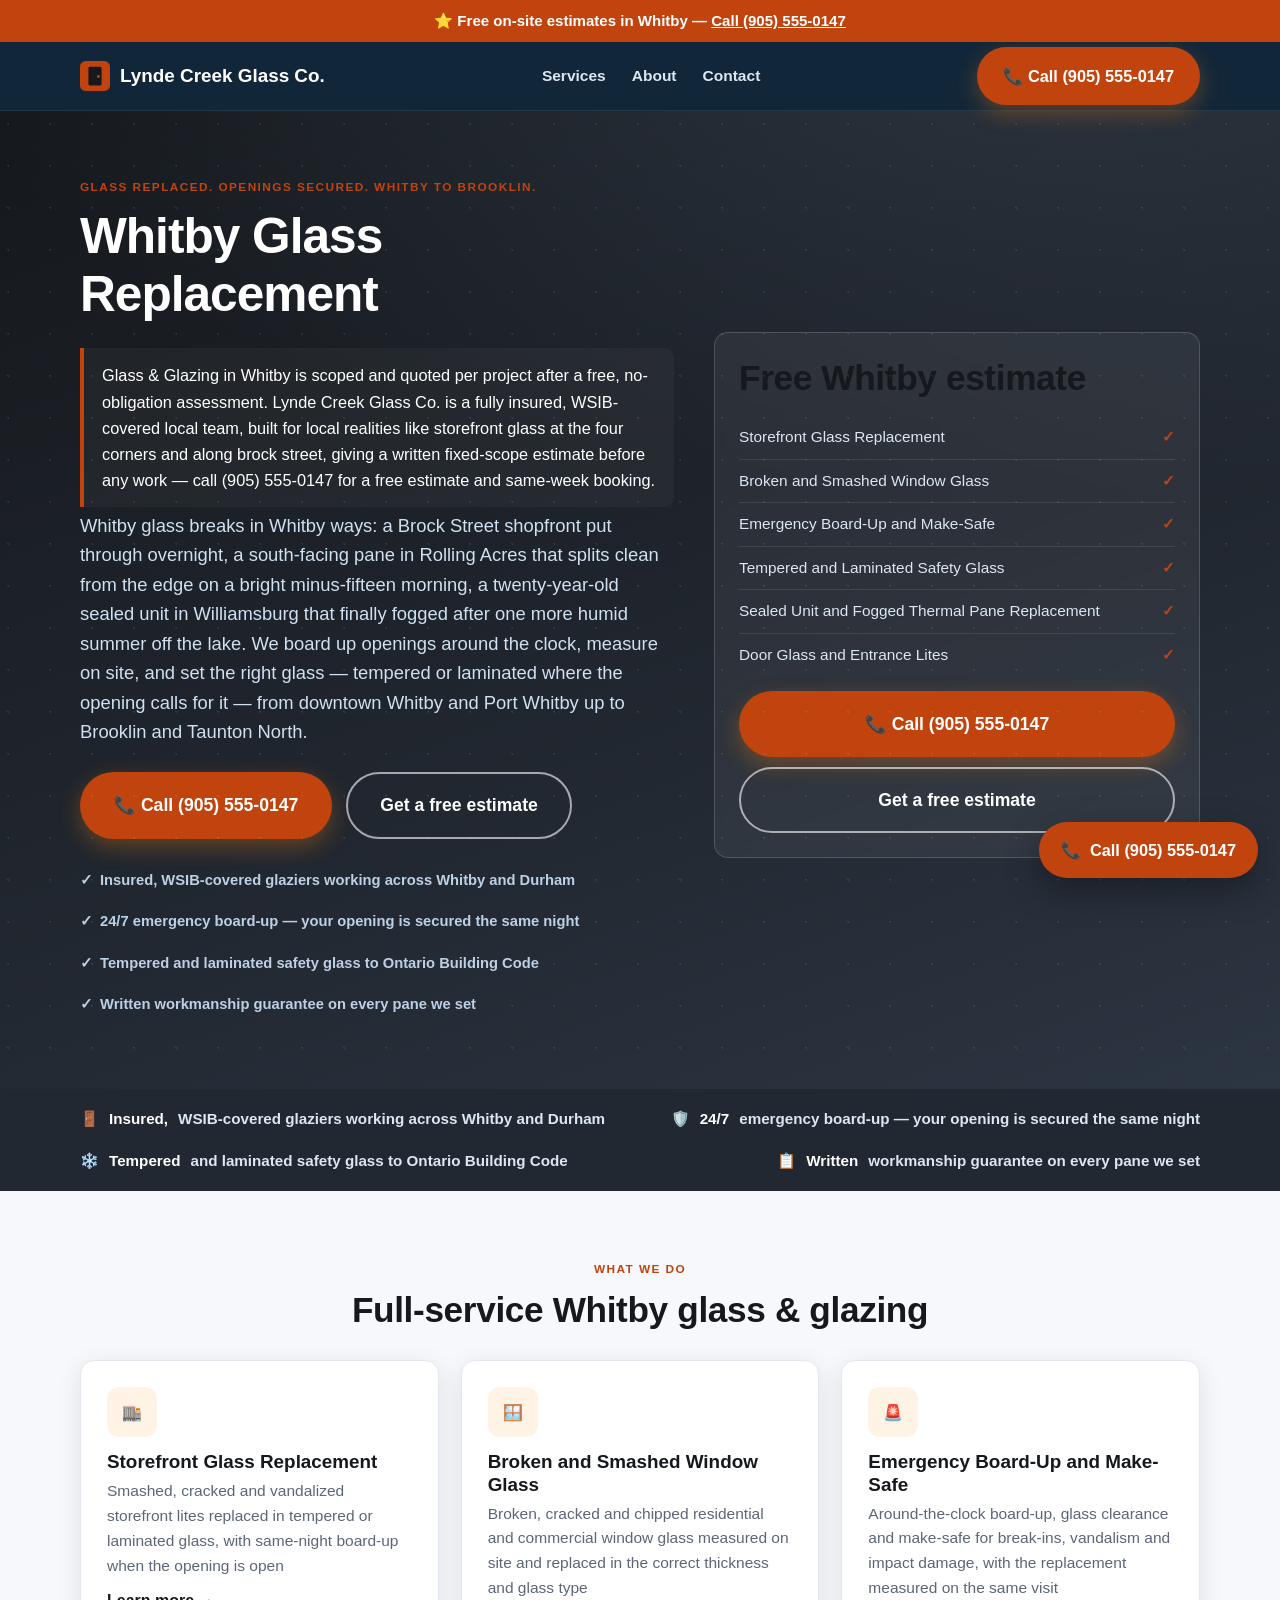
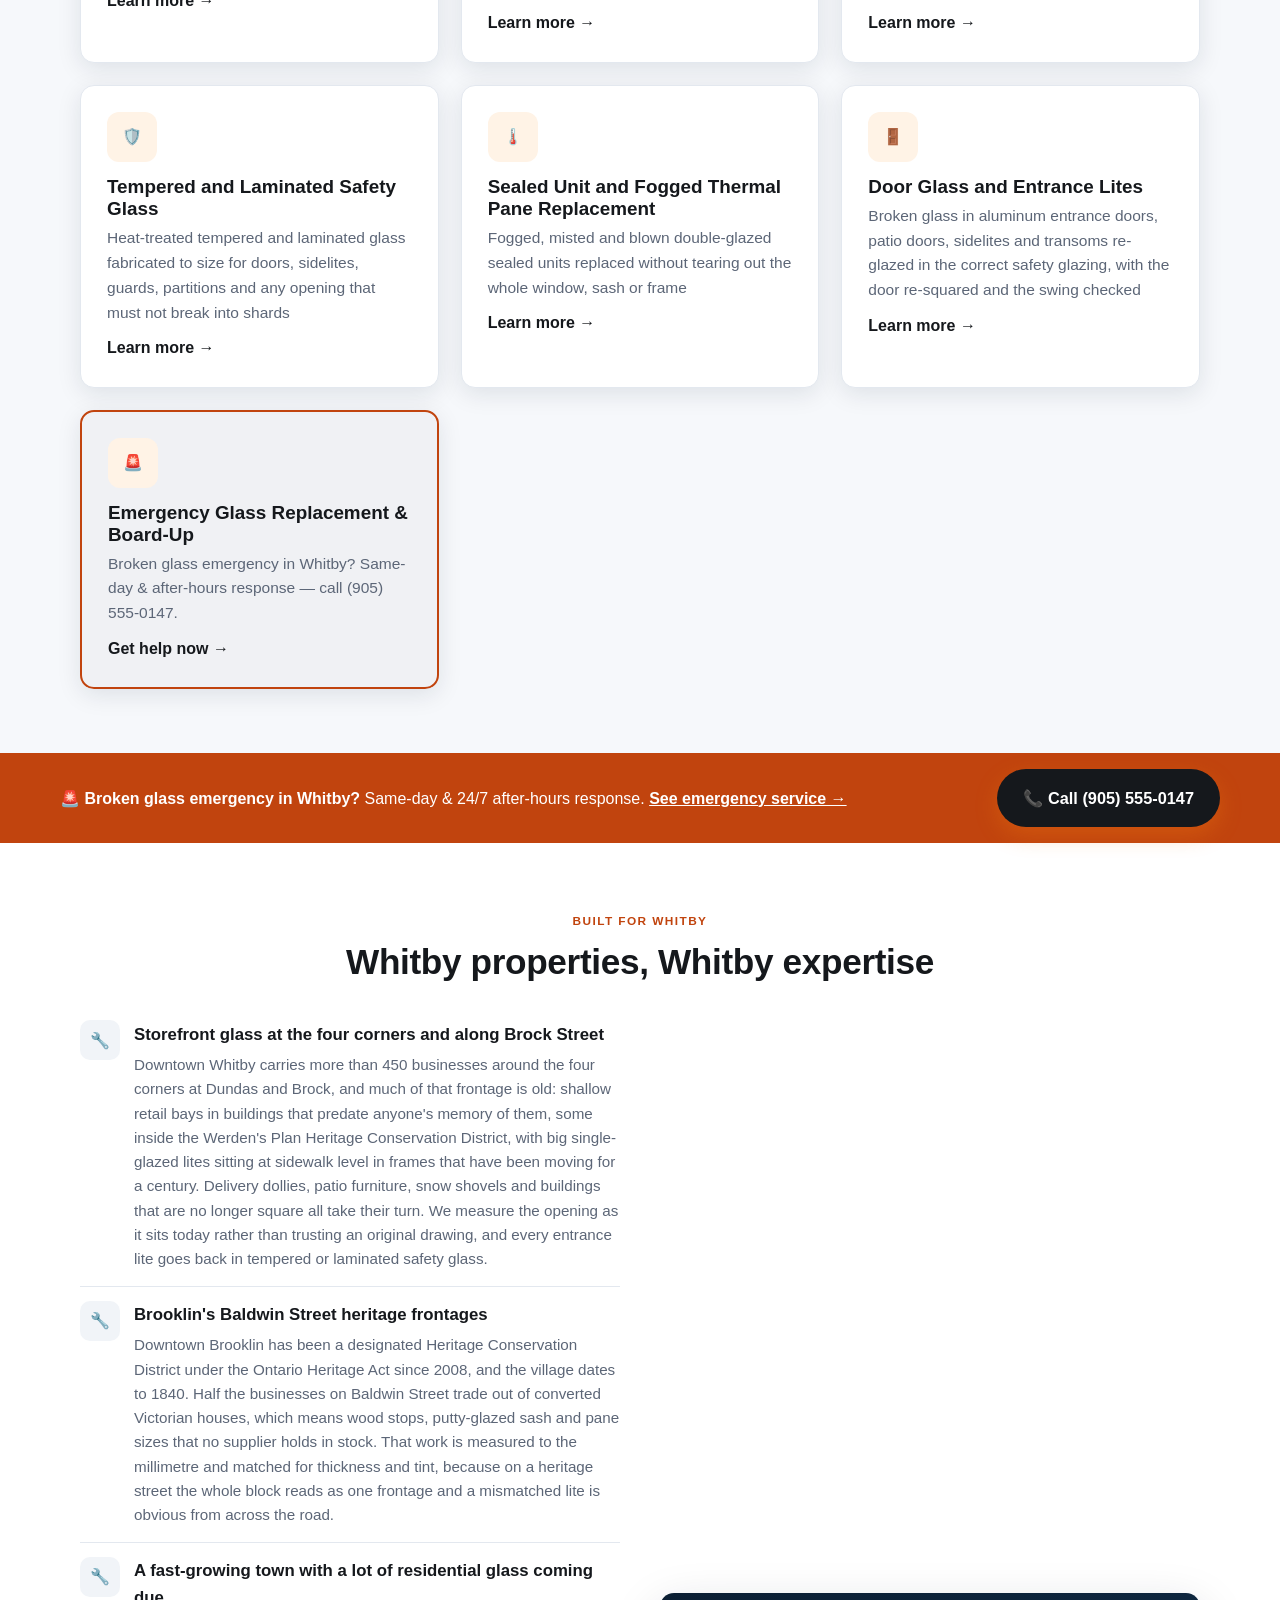
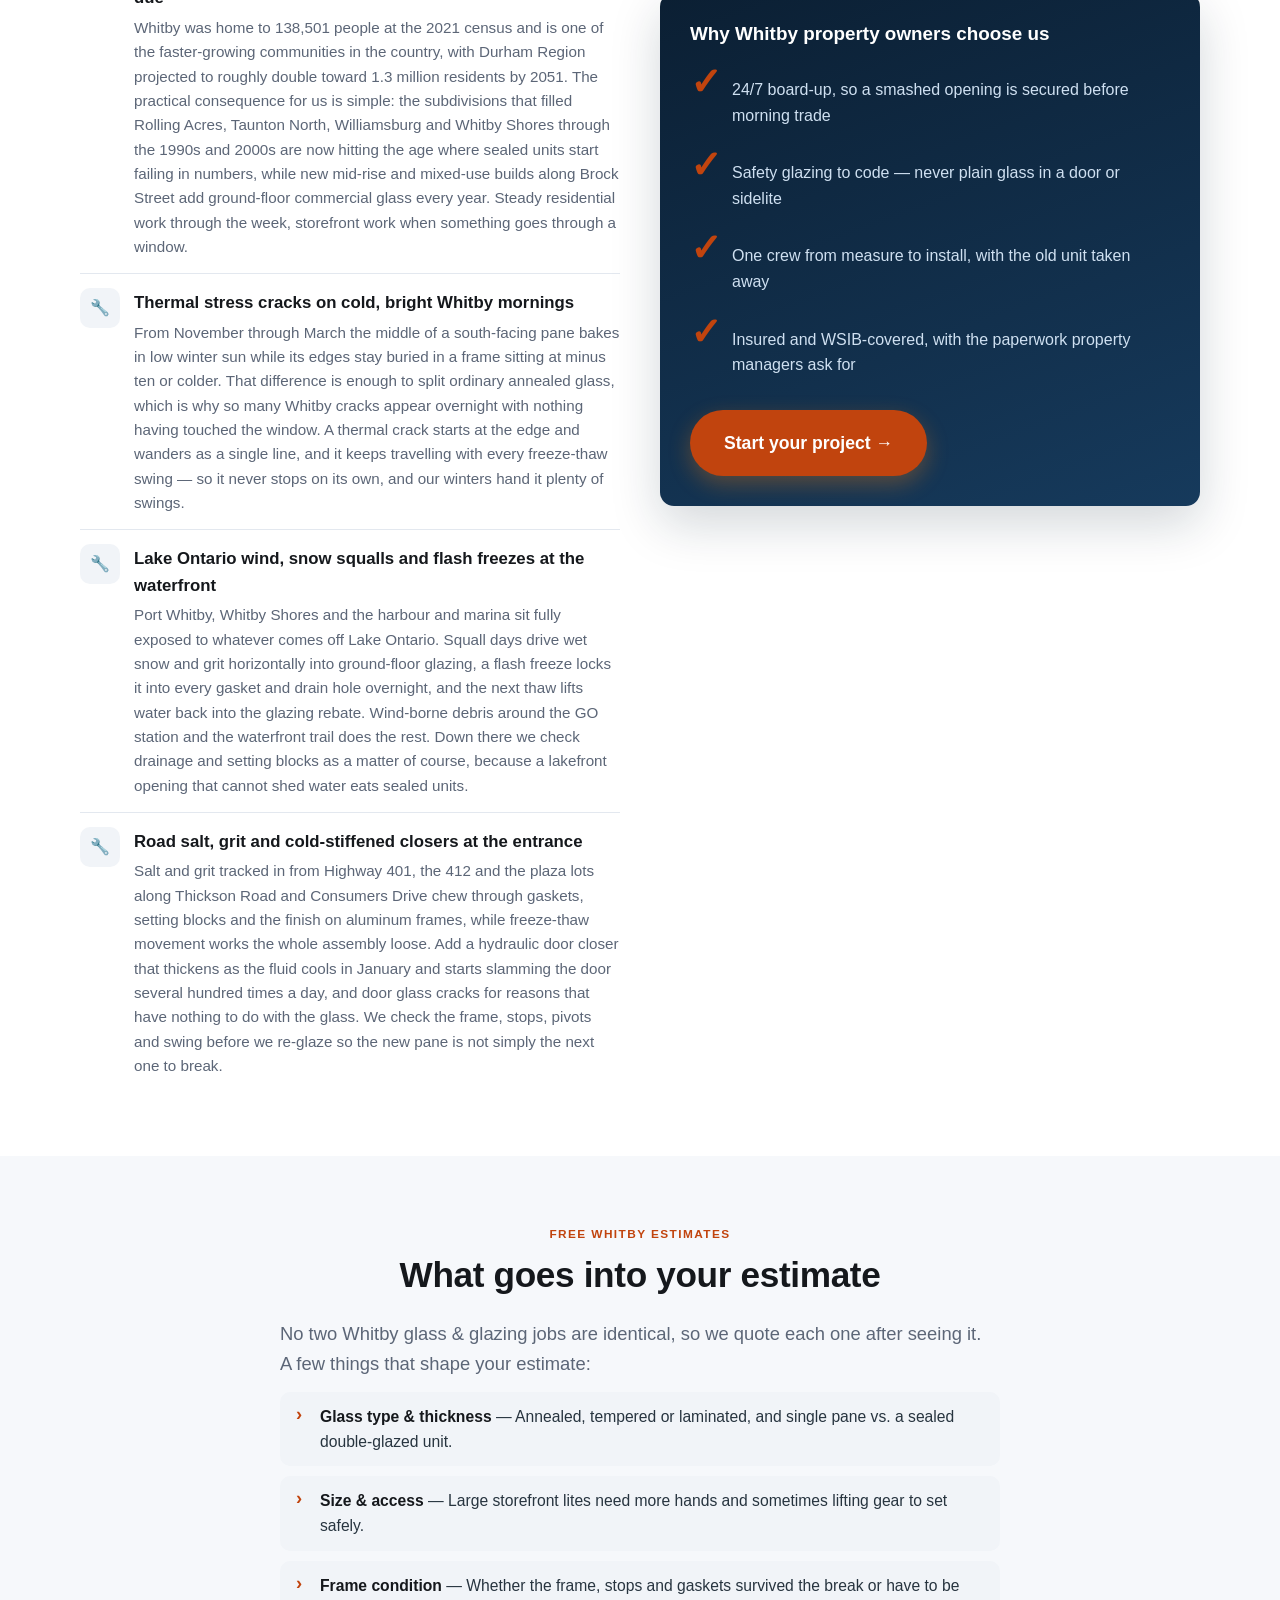
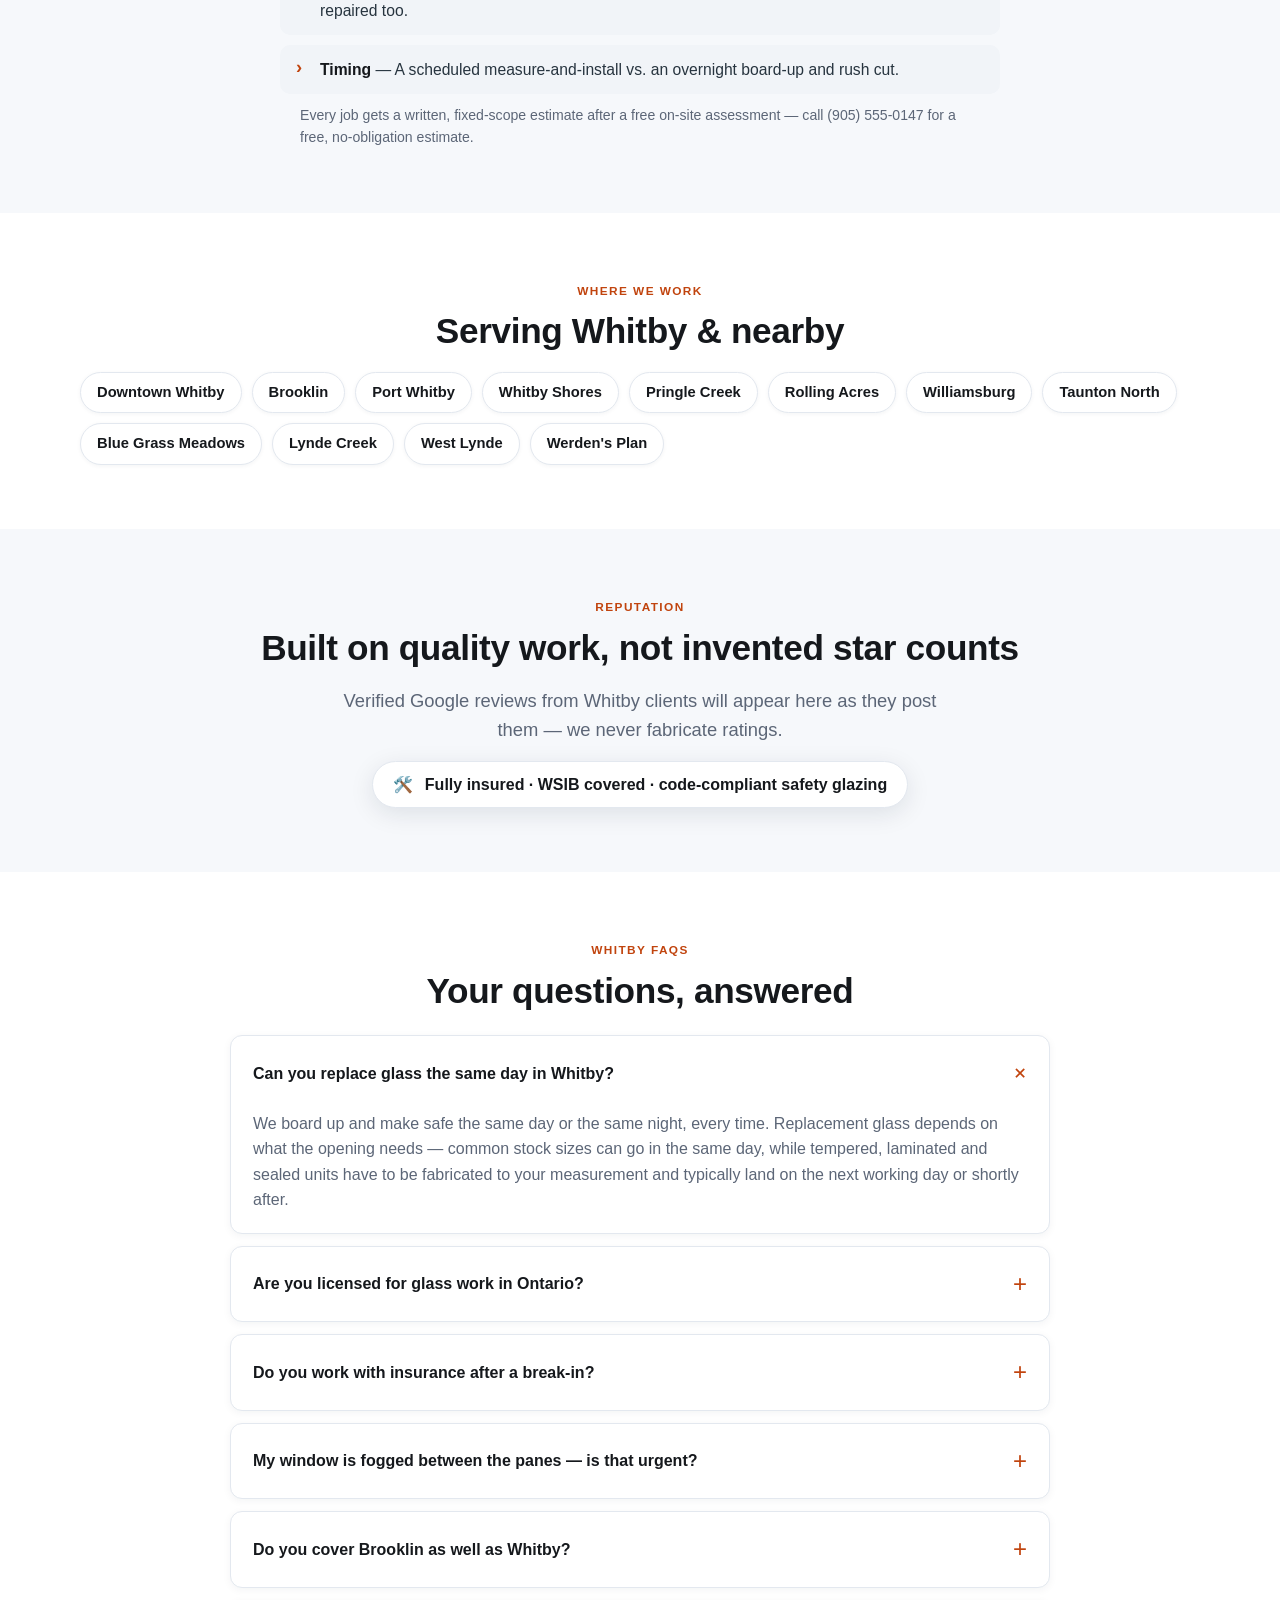
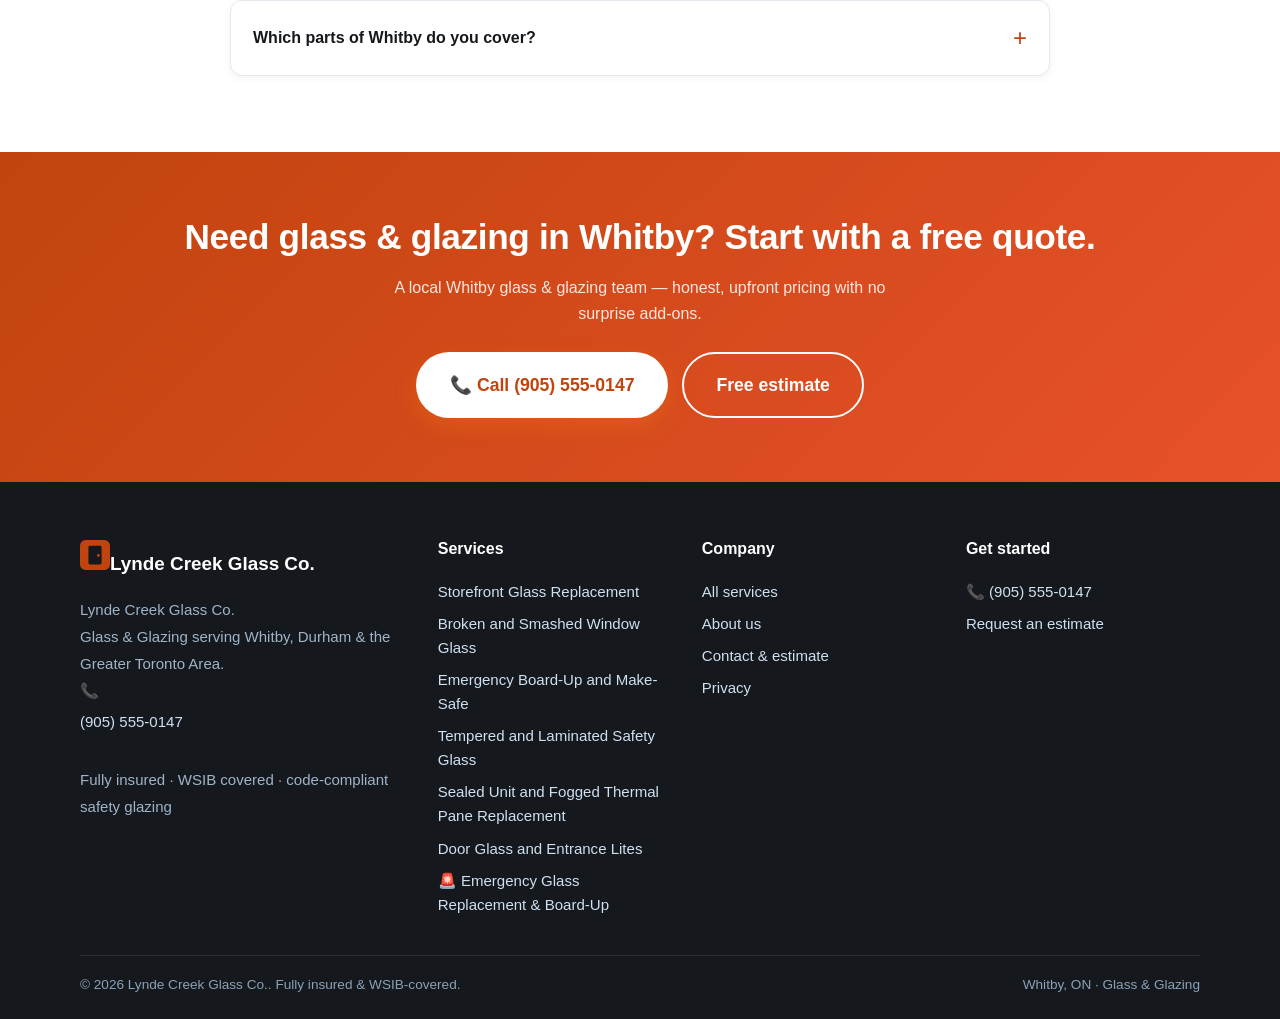
==== commit c629fd54: "rebuild: regenerate site content" ====
--- a/index.html
+++ b/index.html
@@ -34,7 +34,7 @@
 <section class="section"><div class="wrap center"><span class="eyebrow">Reputation</span><h2>Built on quality work, not invented star counts</h2><p class="lead" style="margin:0 auto">Verified Google reviews from Whitby clients will appear here as they post them — we never fabricate ratings.</p><div style="margin-top:16px"><span class="rating-badge"><span aria-hidden="true">🛠️</span> Fully insured · WSIB covered · code-compliant safety glazing</span></div></div></section>
 <section class="section alt"><div class="wrap center"><span class="eyebrow">Whitby FAQs</span><h2>Your questions, answered</h2></div><div class="wrap" style="margin-top:24px"><div class="faq" style="max-width:820px;margin:0 auto"><details open><summary>Can you replace glass the same day in Whitby?</summary><p>We board up and make safe the same day or the same night, every time. Replacement glass depends on what the opening needs — common stock sizes can go in the same day, while tempered, laminated and sealed units have to be fabricated to your measurement and typically land on the next working day or shortly after.</p></details><details><summary>Are you licensed for glass work in Ontario?</summary><p>Ontario does not issue a provincial trade licence for glass and glazing, so anyone quoting you a licence number for it is stretching the truth. What we carry is real and checkable: full liability insurance, WSIB coverage, a written workmanship guarantee, and safety glazing installed to the standard the Building Code actually requires.</p></details><details><summary>Do you work with insurance after a break-in?</summary><p>Regularly. Photograph the damage before anyone sweeps up, because your insurer and the police report will both want it. We provide an itemized scope and clear invoicing for the claim, and we can bill the insurer directly where they allow it. Getting the opening boarded does not compromise the claim.</p></details><details><summary>My window is fogged between the panes — is that urgent?</summary><p>No. A fogged or blown sealed unit means the seal has failed and the window has lost its insulating value, which is worth fixing before the heating season but is a scheduled job, not an overnight one. If the glass has actually cracked through, treat that as urgent and call us.</p></details><details><summary>Do you cover Brooklin as well as Whitby?</summary><p>Yes. Brooklin, Ashburn and the rural north end are part of Whitby and part of our regular run, and we know what Baldwin Street's heritage frontages need — measured sash, matched thickness, and respect for the conservation district. Call us and we will confirm scheduling for your street.</p></details><details><summary>Which parts of Whitby do you cover?</summary><p>All of it — downtown Whitby, Werden's Plan, Port Whitby, Whitby Shores, Pringle Creek, Rolling Acres, Williamsburg, Taunton North, Blue Grass Meadows, Lynde Creek, West Lynde and Brooklin — plus Oshawa, Ajax and the surrounding Durham Region and Greater Toronto Area on request.</p></details></div></div></section>
 <section class="section cta-band"><div class="wrap"><h2>Need glass &amp; glazing in Whitby? Start with a free quote.</h2><p>A local Whitby glass &amp; glazing team — honest, upfront pricing with no surprise add-ons.</p><div class="hero-cta" style="justify-content:center"><a class="btn btn-call btn-lg" href="tel:+19055550147">📞 Call (905) 555-0147</a><a class="btn btn-ghost btn-lg" href="/contact/" data-book>Free estimate</a></div></div></section></main><footer class="site"><div class="wrap"><div class="cols">
-<div><a class="brand" href="/" aria-label="Lynde Creek Glass Co. home"><svg width="30" height="30" viewBox="0 0 32 32" fill="none" aria-hidden="true"><rect width="32" height="32" rx="6" fill="#c1440e"/><rect x="9" y="6" width="14" height="20" rx="1.5" fill="#15181c"/><circle cx="19.6" cy="16.5" r="1.5" fill="#c1440e"/></svg>Lynde Creek Glass Co.</a><address class="nap" style="font-style:normal">Lynde Creek Glass Co.<br>Glass &amp; Glazing serving Whitby, Durham &amp; the Greater Toronto Area.<br>📞 <a href="tel:+19055550147" style="display:inline">(905) 555-0147</a><br>Fully insured · WSIB covered · code-compliant safety glazing</address></div>
+<div><a class="brand" href="/" aria-label="Lynde Creek Glass Co. home"><svg width="30" height="30" viewBox="0 0 32 32" fill="none" aria-hidden="true"><rect width="32" height="32" rx="6" fill="#c1440e"/><rect x="9" y="6" width="14" height="20" rx="1.5" fill="#15181c"/><circle cx="19.6" cy="16.5" r="1.5" fill="#c1440e"/></svg>Lynde Creek Glass Co.</a><address class="nap" style="font-style:normal">Lynde Creek Glass Co.<br>Glass &amp; Glazing serving Whitby, Durham &amp; the Greater Toronto Area.<br>📞 <a href="tel:+19055550147">(905) 555-0147</a><br>Fully insured · WSIB covered · code-compliant safety glazing</address></div>
 <div><h4>Services</h4><a href="/services/storefront-glass-replacement/">Storefront Glass Replacement</a><a href="/services/broken-window-glass/">Broken and Smashed Window Glass</a><a href="/services/emergency-board-up/">Emergency Board-Up and Make-Safe</a><a href="/services/tempered-safety-glass/">Tempered and Laminated Safety Glass</a><a href="/services/sealed-unit-replacement/">Sealed Unit and Fogged Thermal Pane Replacement</a><a href="/services/door-glass-replacement/">Door Glass and Entrance Lites</a><a href="/services/emergency-glass-repair-board-up/">🚨 Emergency Glass Replacement &amp; Board-Up</a></div>
 <div><h4>Company</h4><a href="/services/">All services</a><a href="/about/">About us</a><a href="/contact/">Contact &amp; estimate</a><a href="/privacy/">Privacy</a></div>
 <div><h4>Get started</h4><a href="tel:+19055550147">📞 (905) 555-0147</a><a href="/contact/" data-book>Request an estimate</a></div>
--- a/css/styles.css
+++ b/css/styles.css
@@ -364,6 +364,31 @@
   .hero-cta .btn{flex:1 1 100%;justify-content:center}
 }
 
+/* ---------- Touch-target sizing (mobile / coarse pointers) ----------
+   Measured on a live page at 375px: the header phone link — the primary conversion CTA on every page —
+   was 141x20 CSS px, the hamburger 35x36, footer links 335x32 and service chips 42px tall. Lighthouse
+   flags anything under ~48x48 with 8px spacing as "tap targets are not sized appropriately", and on a
+   call-first site paid for by the click, a 20px-tall phone link is a lead-loss bug, not a polish item.
+   Padding-only, so nothing reflows horizontally; min-height + inline-flex centring rather than fixed
+   heights, so long labels still wrap.
+   Gated on EITHER a coarse pointer OR the 880px breakpoint the rest of this file already uses. Width is
+   the reliable half: `pointer: coarse` does NOT match in headless Chrome (verified — it reported a fine
+   pointer on a 375px viewport), so a coarse-only gate would have been untestable here and could silently
+   no-op on any browser that reports the pointer oddly. Desktop mouse users above 880px are unaffected. */
+@media (pointer: coarse), (max-width: 880px) {
+  /* .callstrip a is THE phone CTA — the top strip on every page. It measured 141x20 live. */
+  .callstrip a, .nav-phone { display: inline-flex; align-items: center; min-height: 44px; padding: 0 6px; }
+  .menu-btn { min-width: 44px; min-height: 44px; align-items: center; justify-content: center; }
+  .brand { min-height: 44px; display: inline-flex; align-items: center; }
+  footer.site a { min-height: 44px; display: flex; align-items: center; padding: 4px 0; }
+  address.nap a { min-height: 44px; display: inline-flex; align-items: center; }
+  .chip { min-height: 44px; display: inline-flex; align-items: center; }
+  .callbar a { min-height: 48px; }
+  .crumbs a { display: inline-block; padding: 13px 4px; }
+}
+/* the 880px block earlier sets .menu-btn{display:block}; inline-flex is what centres the glyph in the 44px box */
+@media (max-width: 880px) { .menu-btn { display: inline-flex } }
+
 :root{--red:#c1440e;--red-dark:#c1440e;--amber:#c1440e;--accent:#c1440e}
 .callstrip{background:linear-gradient(90deg,#c1440e,#c1440e);color:#fff;text-align:center;font-weight:700;padding:9px 16px;font-size:.94rem}.callstrip a{color:#fff;text-decoration:underline;font-weight:800}.fab-call{position:fixed;right:22px;bottom:22px;z-index:60;display:inline-flex;align-items:center;gap:9px;background:var(--red);color:#fff;font-weight:800;padding:15px 22px;border-radius:999px;box-shadow:0 12px 34px rgba(0,0,0,.35);text-decoration:none;animation:fabp 2.4s infinite}@keyframes fabp{0%{box-shadow:0 0 0 0 rgba(0,0,0,.4)}70%{box-shadow:0 0 0 18px rgba(0,0,0,0)}100%{box-shadow:0 0 0 0 rgba(0,0,0,0)}}@media(max-width:880px){.fab-call{display:none}}
 .answer-capsule{max-width:66ch;margin:14px 0 4px;padding:14px 18px;border-left:4px solid var(--accent);background:rgba(127,127,127,.08);border-radius:0 10px 10px 0;font-size:1.02rem;line-height:1.6}
--- a/css/styles.css
+++ b/css/styles.css
@@ -364,6 +364,31 @@
   .hero-cta .btn{flex:1 1 100%;justify-content:center}
 }
 
+/* ---------- Touch-target sizing (mobile / coarse pointers) ----------
+   Measured on a live page at 375px: the header phone link — the primary conversion CTA on every page —
+   was 141x20 CSS px, the hamburger 35x36, footer links 335x32 and service chips 42px tall. Lighthouse
+   flags anything under ~48x48 with 8px spacing as "tap targets are not sized appropriately", and on a
+   call-first site paid for by the click, a 20px-tall phone link is a lead-loss bug, not a polish item.
+   Padding-only, so nothing reflows horizontally; min-height + inline-flex centring rather than fixed
+   heights, so long labels still wrap.
+   Gated on EITHER a coarse pointer OR the 880px breakpoint the rest of this file already uses. Width is
+   the reliable half: `pointer: coarse` does NOT match in headless Chrome (verified — it reported a fine
+   pointer on a 375px viewport), so a coarse-only gate would have been untestable here and could silently
+   no-op on any browser that reports the pointer oddly. Desktop mouse users above 880px are unaffected. */
+@media (pointer: coarse), (max-width: 880px) {
+  /* .callstrip a is THE phone CTA — the top strip on every page. It measured 141x20 live. */
+  .callstrip a, .nav-phone { display: inline-flex; align-items: center; min-height: 44px; padding: 0 6px; }
+  .menu-btn { min-width: 44px; min-height: 44px; align-items: center; justify-content: center; }
+  .brand { min-height: 44px; display: inline-flex; align-items: center; }
+  footer.site a { min-height: 44px; display: flex; align-items: center; padding: 4px 0; }
+  address.nap a { min-height: 44px; display: inline-flex; align-items: center; }
+  .chip { min-height: 44px; display: inline-flex; align-items: center; }
+  .callbar a { min-height: 48px; }
+  .crumbs a { display: inline-block; padding: 13px 4px; }
+}
+/* the 880px block earlier sets .menu-btn{display:block}; inline-flex is what centres the glyph in the 44px box */
+@media (max-width: 880px) { .menu-btn { display: inline-flex } }
+
 :root{--red:#c1440e;--red-dark:#c1440e;--amber:#c1440e;--accent:#c1440e}
 .callstrip{background:linear-gradient(90deg,#c1440e,#c1440e);color:#fff;text-align:center;font-weight:700;padding:9px 16px;font-size:.94rem}.callstrip a{color:#fff;text-decoration:underline;font-weight:800}.fab-call{position:fixed;right:22px;bottom:22px;z-index:60;display:inline-flex;align-items:center;gap:9px;background:var(--red);color:#fff;font-weight:800;padding:15px 22px;border-radius:999px;box-shadow:0 12px 34px rgba(0,0,0,.35);text-decoration:none;animation:fabp 2.4s infinite}@keyframes fabp{0%{box-shadow:0 0 0 0 rgba(0,0,0,.4)}70%{box-shadow:0 0 0 18px rgba(0,0,0,0)}100%{box-shadow:0 0 0 0 rgba(0,0,0,0)}}@media(max-width:880px){.fab-call{display:none}}
 .answer-capsule{max-width:66ch;margin:14px 0 4px;padding:14px 18px;border-left:4px solid var(--accent);background:rgba(127,127,127,.08);border-radius:0 10px 10px 0;font-size:1.02rem;line-height:1.6}
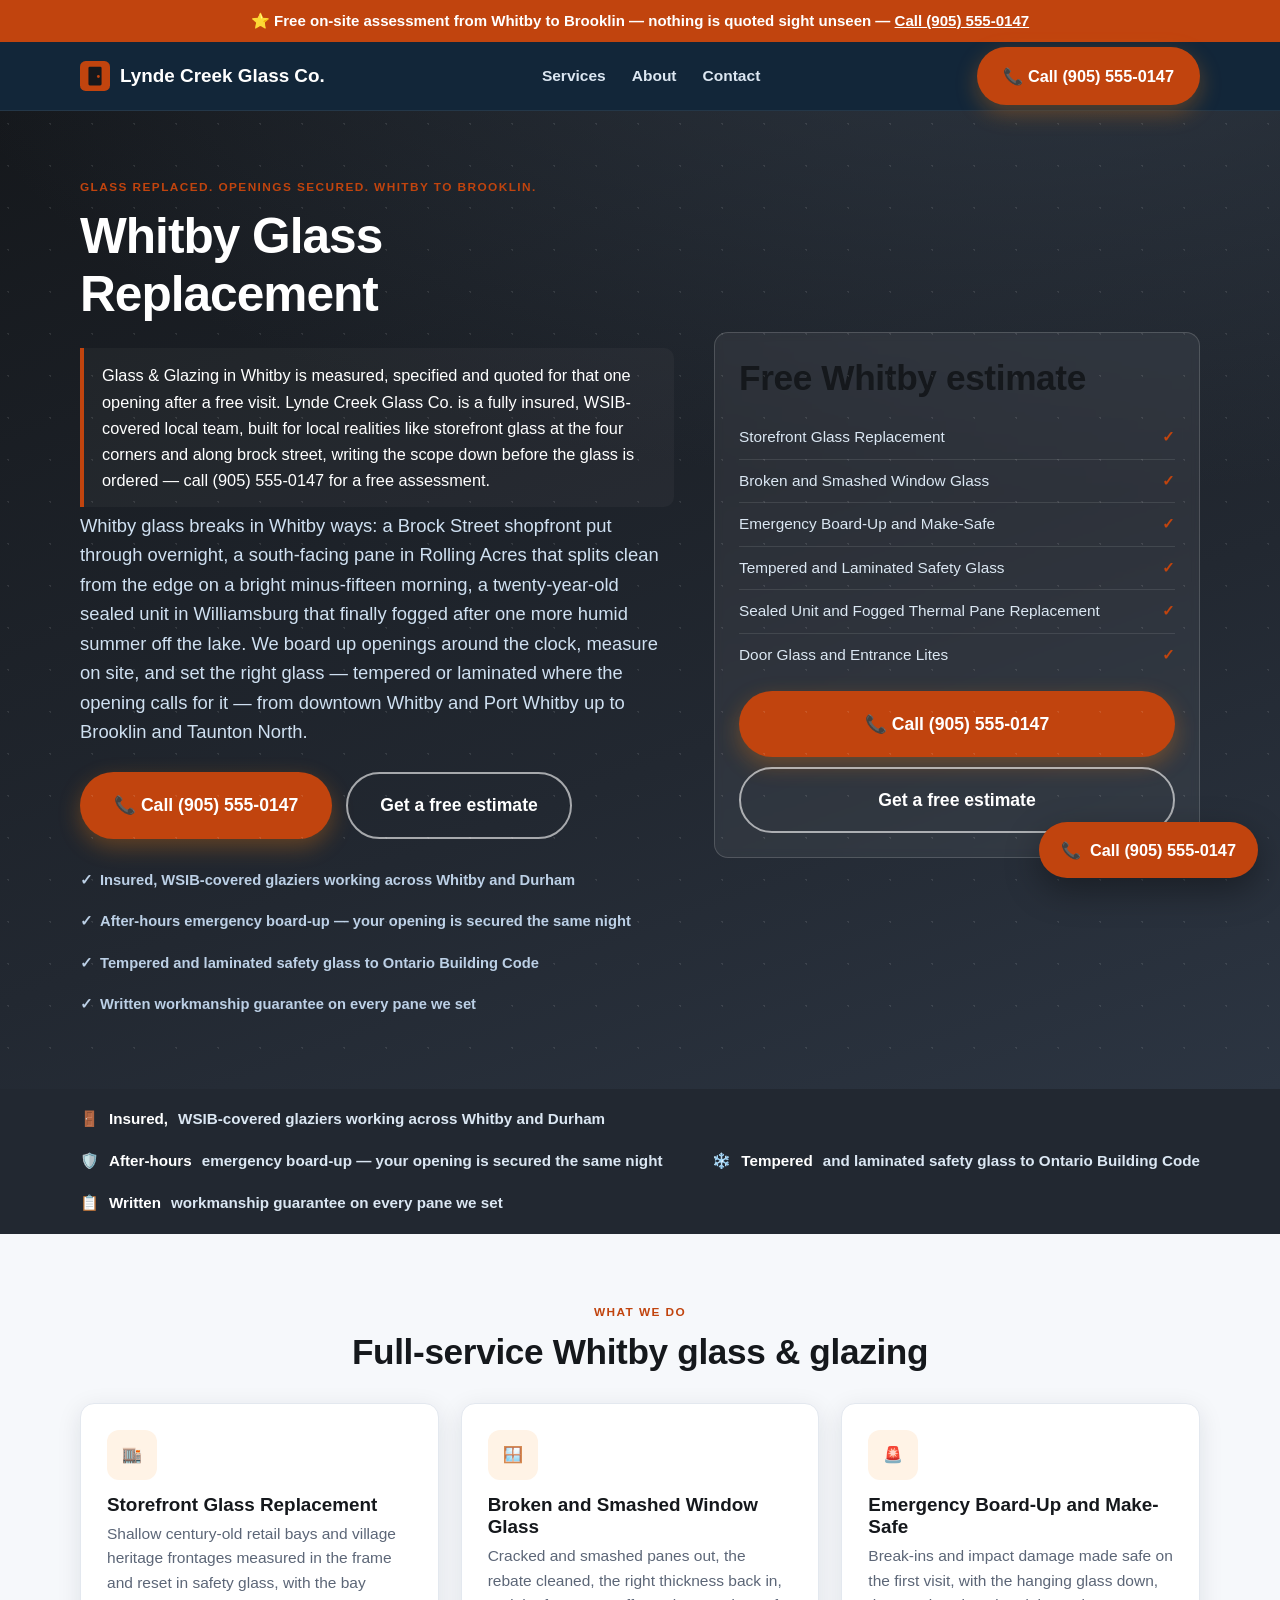
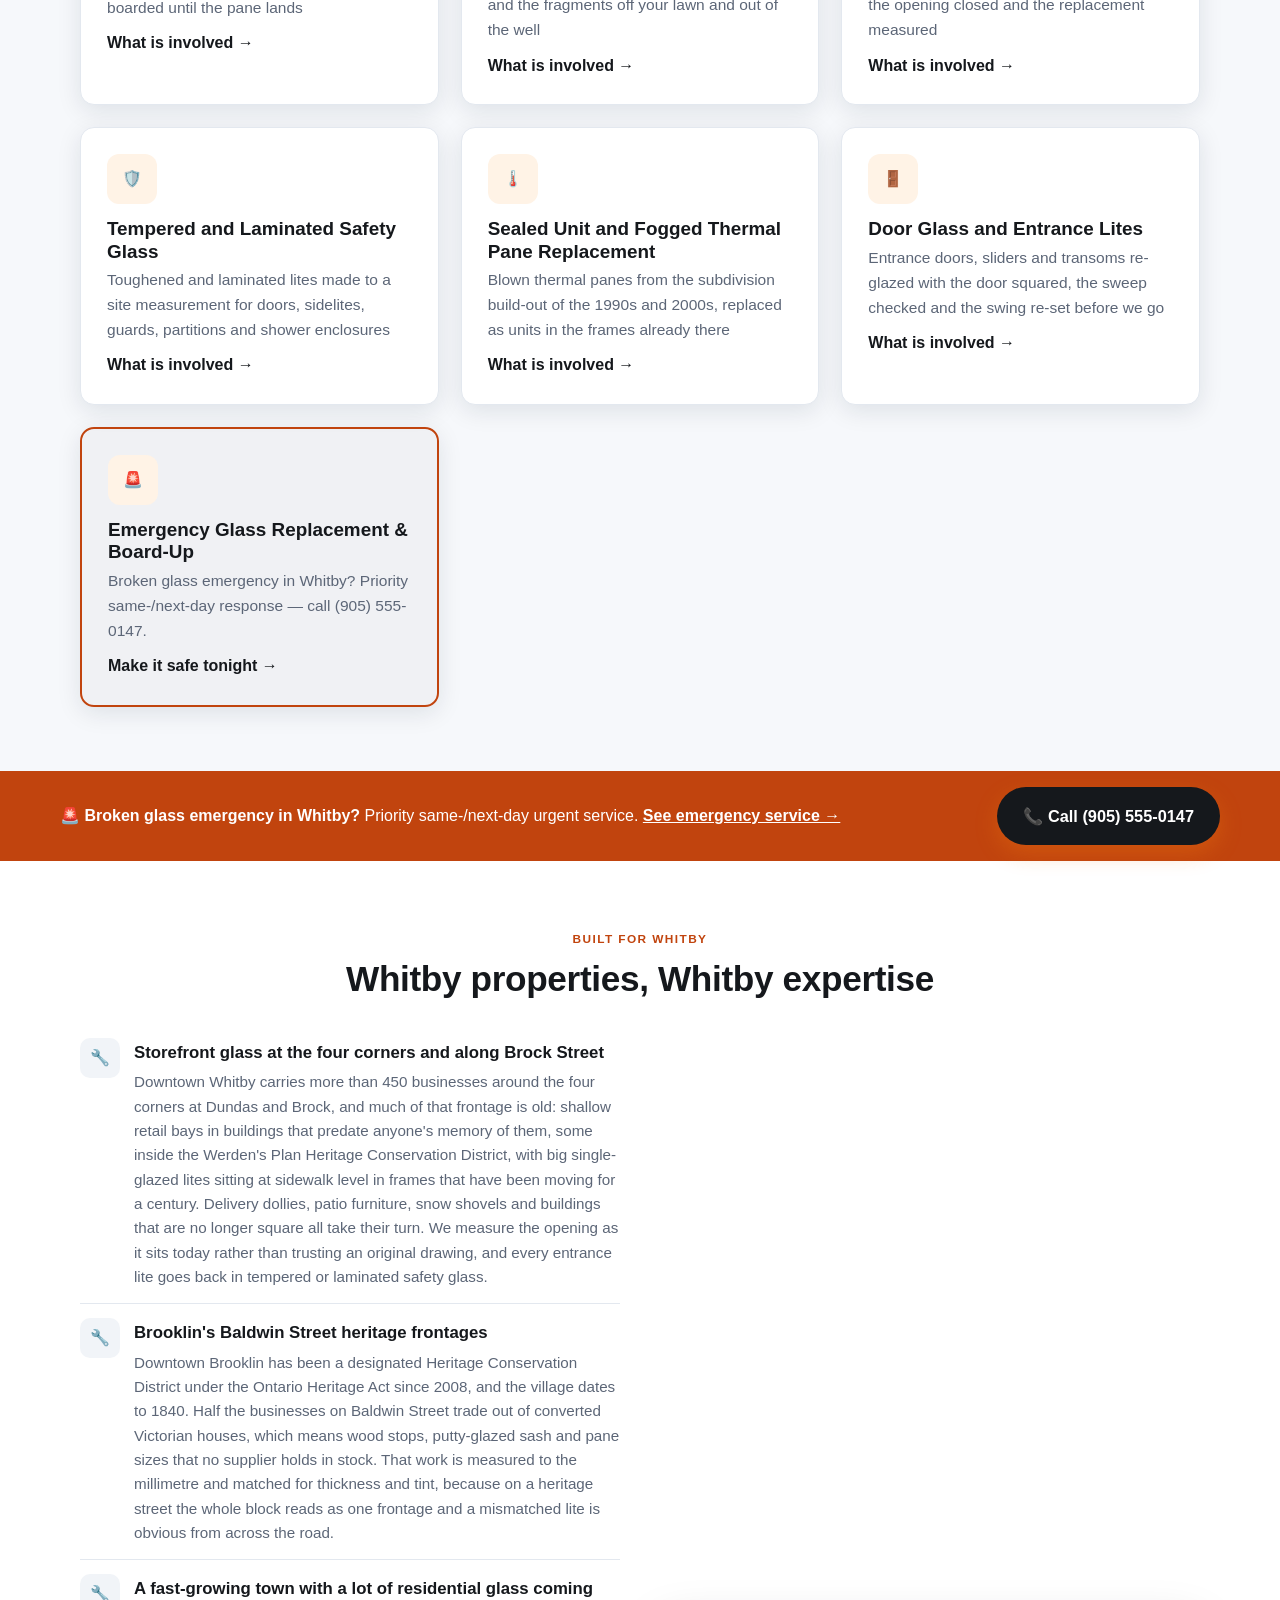
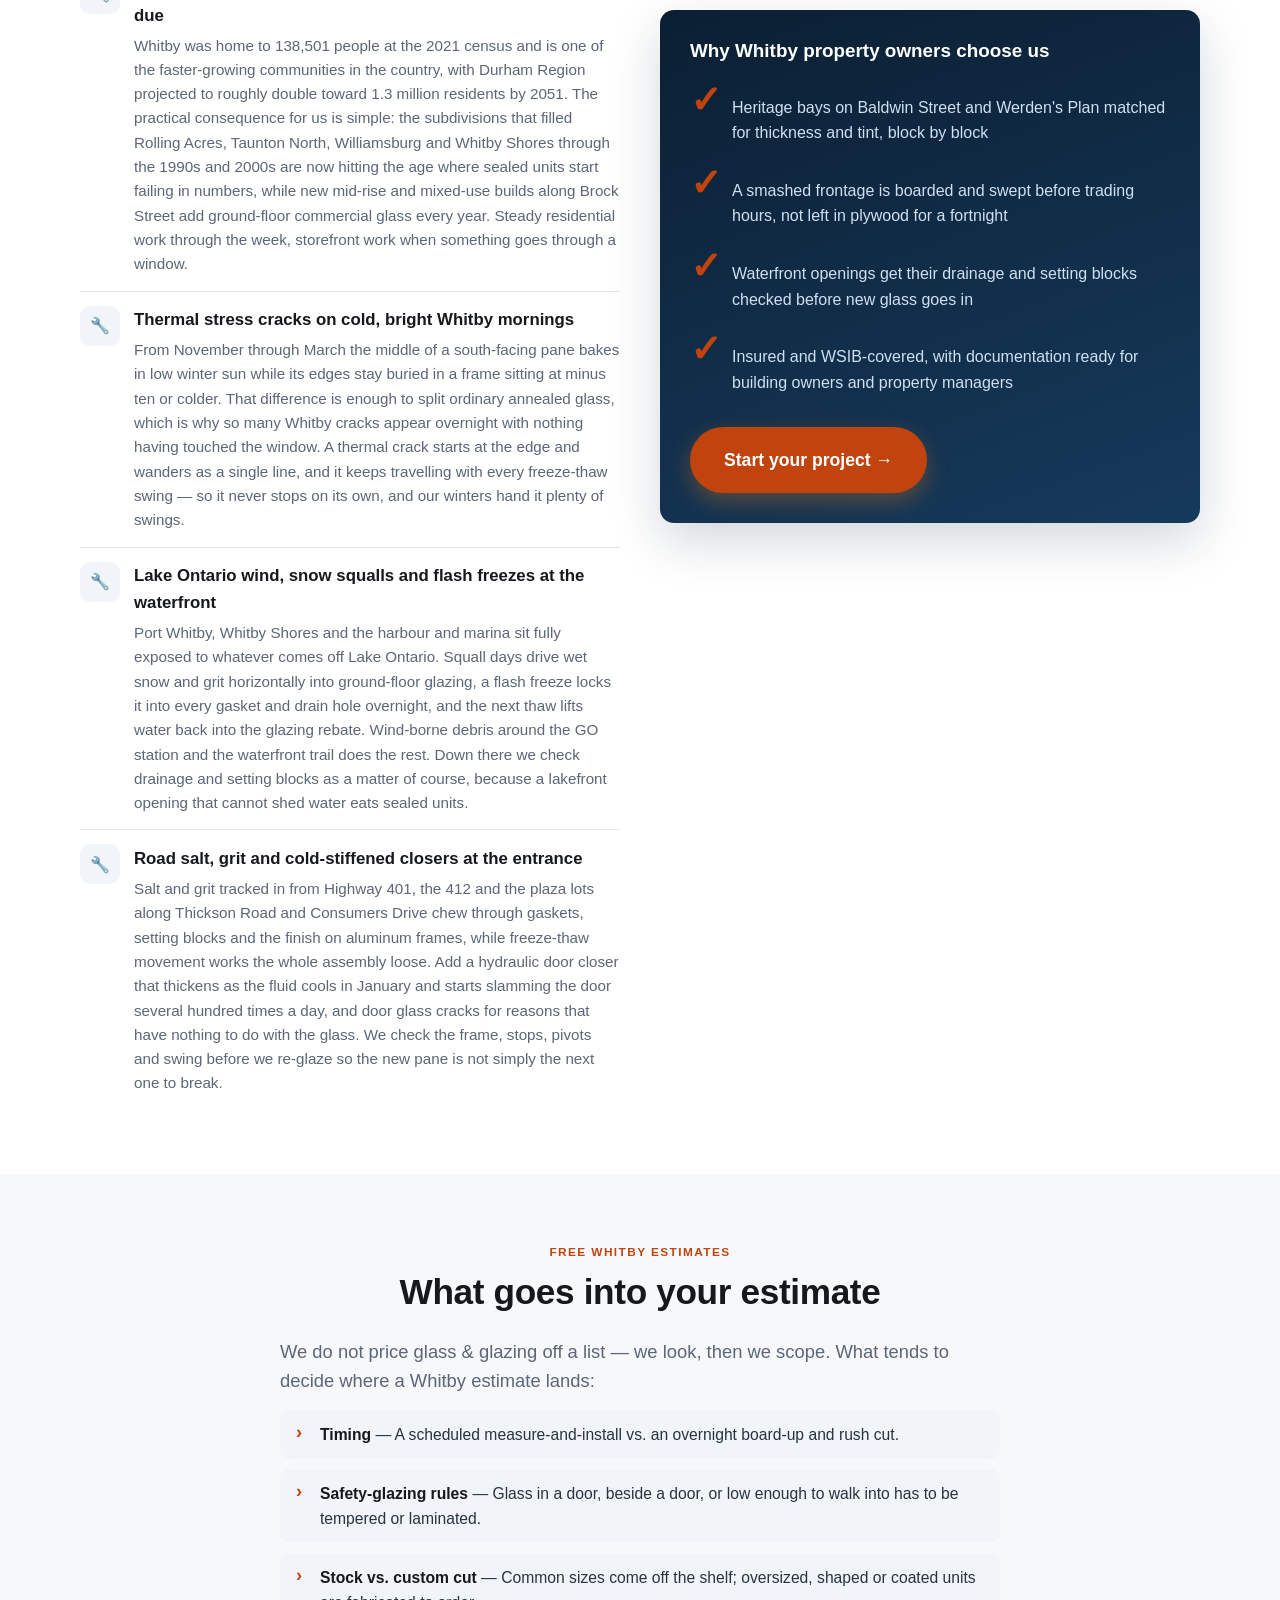
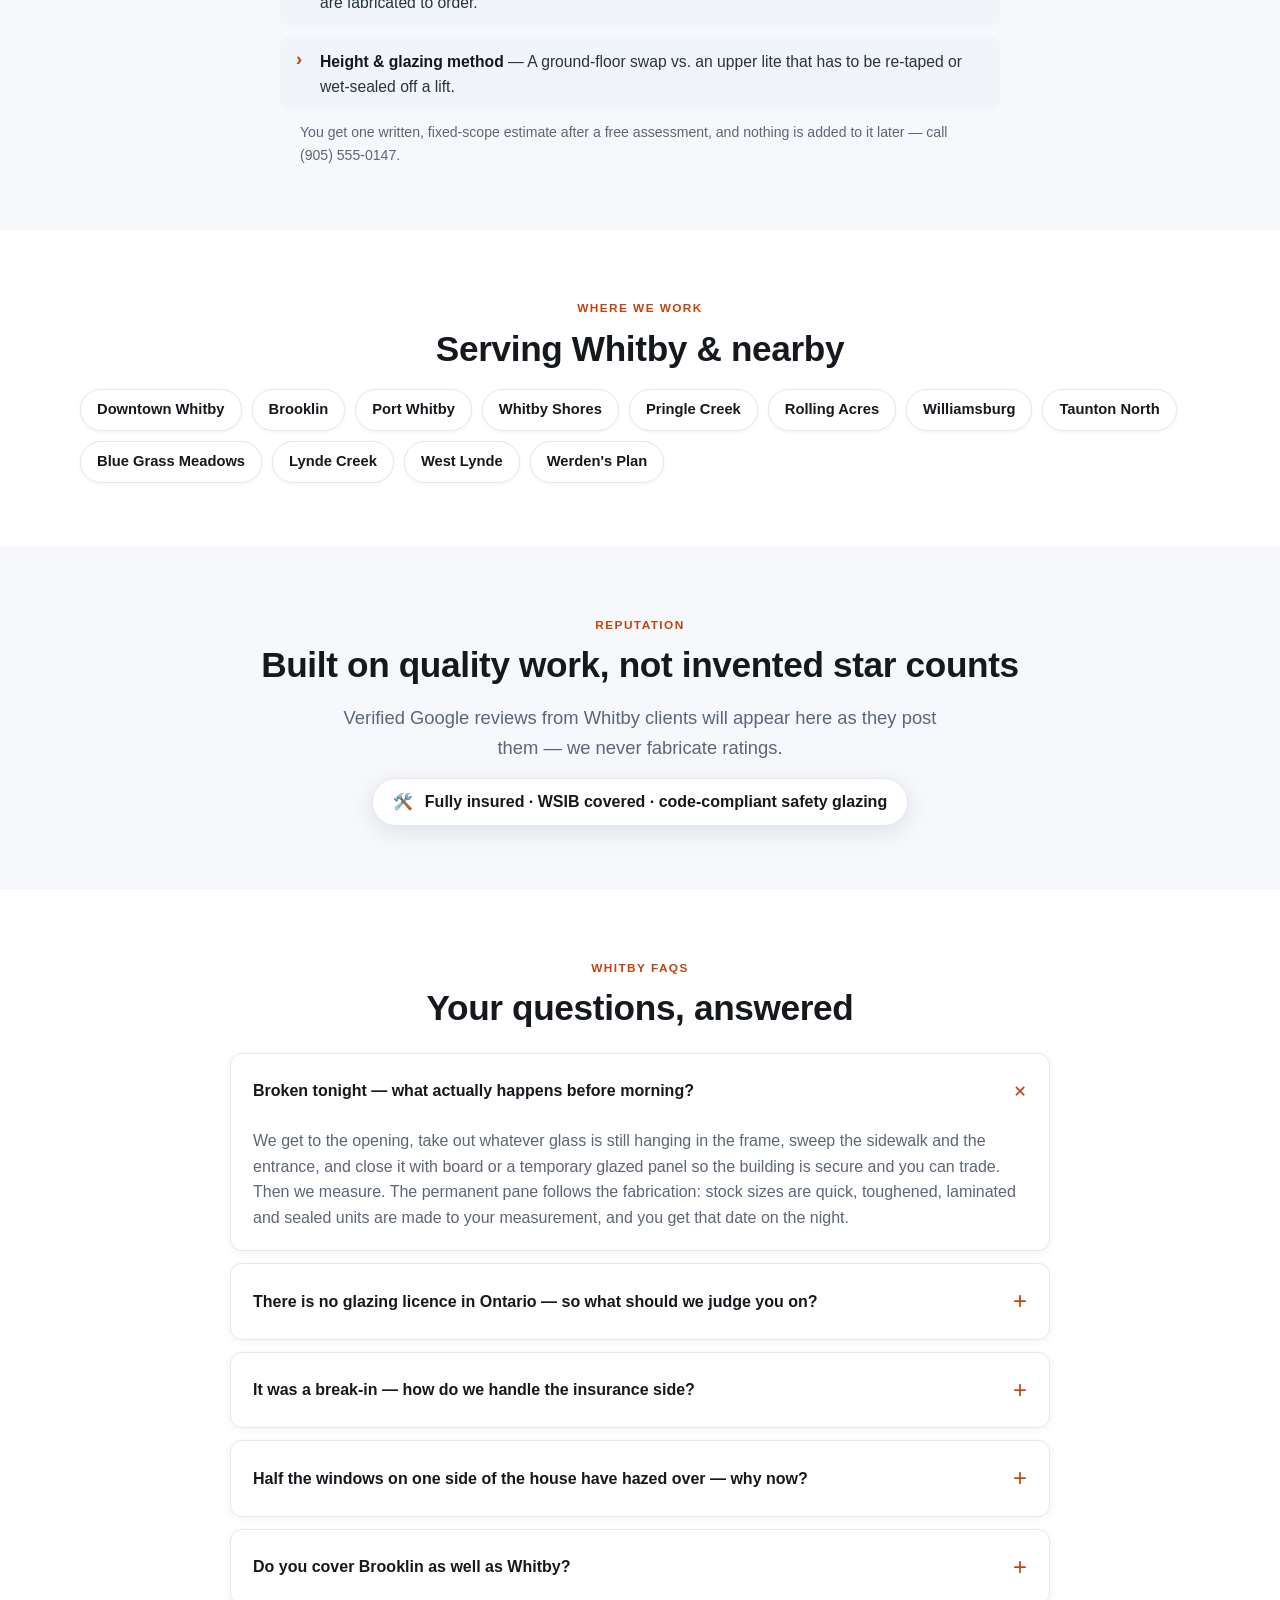
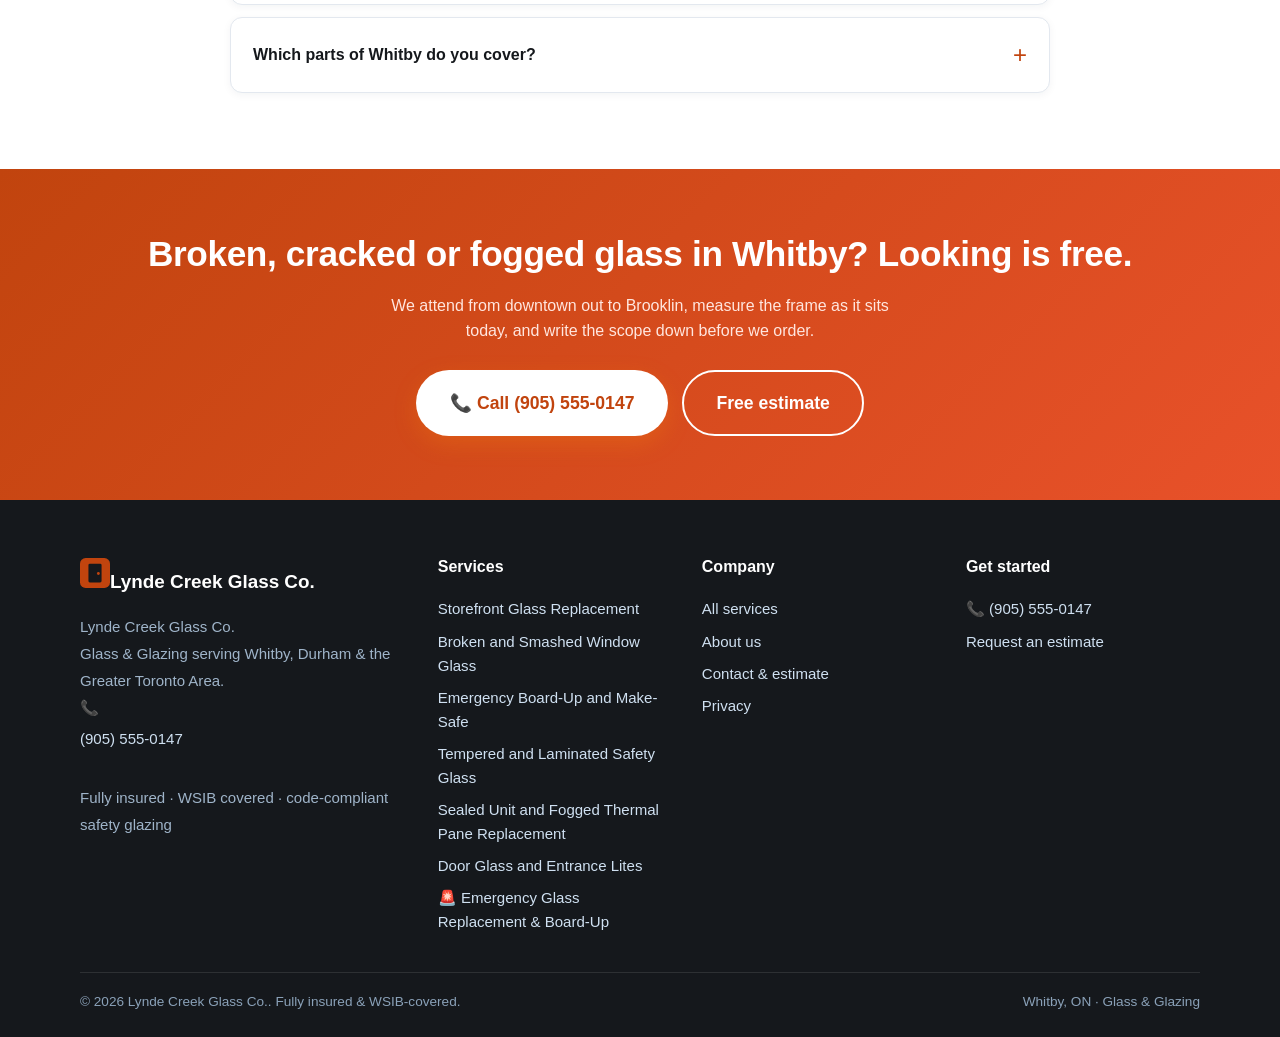
==== commit 66f6519f: "rebuild: regenerate site content" ====
--- a/index.html
+++ b/index.html
@@ -1,39 +1,39 @@
 <!DOCTYPE html><html lang="en-CA"><head>
 <meta charset="utf-8"><meta name="viewport" content="width=device-width, initial-scale=1, viewport-fit=cover">
-<title>Whitby Glass Replacement | Lynde Creek Glass Co.</title><meta name="description" content="Whitby glass replacement — storefront glass, broken windows, fogged sealed units and 24/7 emergency board-up. Insured, WSIB-covered. Call (905) 555-0147.">
+<title>Whitby Glass Replacement | Lynde Creek Glass Co.</title><meta name="description" content="Whitby glass replacement — storefront glass, broken windows, fogged sealed units and same-night emergency board-up. Insured, WSIB-covered. Call (905).">
 <link rel="canonical" href="https://www.whitbyglassrepair.com/"><link rel="alternate" hreflang="en-CA" href="https://www.whitbyglassrepair.com/"><link rel="alternate" hreflang="x-default" href="https://www.whitbyglassrepair.com/">
 <meta name="robots" content="index,follow,max-image-preview:large"><meta name="theme-color" content="#15181c">
 <meta name="geo.region" content="CA-ON"><meta name="geo.placename" content="Whitby"><meta name="geo.position" content="43.8975;-78.9429"><meta name="ICBM" content="43.8975, -78.9429">
-<meta property="og:type" content="website"><meta property="og:site_name" content="Lynde Creek Glass Co."><meta property="og:title" content="Whitby Glass Replacement | Lynde Creek Glass Co."><meta property="og:description" content="Whitby glass replacement — storefront glass, broken windows, fogged sealed units and 24/7 emergency board-up. Insured, WSIB-covered. Call (905) 555-0147."><meta property="og:url" content="https://www.whitbyglassrepair.com/">
+<meta property="og:type" content="website"><meta property="og:site_name" content="Lynde Creek Glass Co."><meta property="og:title" content="Whitby Glass Replacement | Lynde Creek Glass Co."><meta property="og:description" content="Whitby glass replacement — storefront glass, broken windows, fogged sealed units and same-night emergency board-up. Insured, WSIB-covered. Call (905)."><meta property="og:url" content="https://www.whitbyglassrepair.com/">
 <meta property="og:image" content="https://www.whitbyglassrepair.com/assets/og.png"><meta property="og:image:type" content="image/png"><meta property="og:image:width" content="1200"><meta property="og:image:height" content="630"><meta property="og:image:alt" content="Lynde Creek Glass Co. — Glass &amp; Glazing in Whitby, ON"><meta property="og:locale" content="en_CA">
-<meta name="twitter:card" content="summary_large_image"><meta name="twitter:title" content="Whitby Glass Replacement | Lynde Creek Glass Co."><meta name="twitter:description" content="Whitby glass replacement — storefront glass, broken windows, fogged sealed units and 24/7 emergency board-up. Insured, WSIB-covered. Call (905) 555-0147."><meta name="twitter:image" content="https://www.whitbyglassrepair.com/assets/og.png">
+<meta name="twitter:card" content="summary_large_image"><meta name="twitter:title" content="Whitby Glass Replacement | Lynde Creek Glass Co."><meta name="twitter:description" content="Whitby glass replacement — storefront glass, broken windows, fogged sealed units and same-night emergency board-up. Insured, WSIB-covered. Call (905)."><meta name="twitter:image" content="https://www.whitbyglassrepair.com/assets/og.png">
 <link rel="icon" href="/assets/favicon.svg" type="image/svg+xml"><link rel="icon" href="/favicon.ico" sizes="32x32"><link rel="apple-touch-icon" href="/assets/apple-touch-icon.png">
 <link rel="preload" href="/css/styles.css" as="style"><link rel="stylesheet" href="/css/styles.css">
-<script type="application/ld+json">{"@context":"https://schema.org","@graph":[{"@type":"Organization","@id":"https://www.whitbyglassrepair.com/#org","name":"Lynde Creek Glass Co.","url":"https://www.whitbyglassrepair.com/","logo":"https://www.whitbyglassrepair.com/assets/og.png","areaServed":{"@type":"City","name":"Whitby"},"sameAs":["https://www.whitbyglassrepair.com/"]},{"@type":"WebSite","@id":"https://www.whitbyglassrepair.com/#website","url":"https://www.whitbyglassrepair.com/","name":"Lynde Creek Glass Co.","publisher":{"@id":"https://www.whitbyglassrepair.com/#org"},"inLanguage":"en-CA"},{"@type":["HomeAndConstructionBusiness","LocalBusiness"],"@id":"https://www.whitbyglassrepair.com/#business","name":"Lynde Creek Glass Co.","image":"https://www.whitbyglassrepair.com/assets/og.png","url":"https://www.whitbyglassrepair.com/","telephone":"+19055550147","paymentAccepted":"Cash, Cheque, Credit Card, Interac e-Transfer, Financing","parentOrganization":{"@id":"https://www.whitbyglassrepair.com/#org"},"brand":{"@id":"https://www.whitbyglassrepair.com/#org"},"description":"Glass & Glazing in Whitby, ON — Fully insured, WSIB covered, code-compliant safety glazing. After-hours emergency response available.","address":{"@type":"PostalAddress","addressLocality":"Whitby","addressRegion":"ON","addressCountry":"CA"},"geo":{"@type":"GeoCoordinates","latitude":43.8975,"longitude":-78.9429},"areaServed":[{"@type":"City","name":"Whitby"},{"@type":"GeoShape","circle":"43.8975 -78.9429 20000"}],"sameAs":["https://www.whitbyglassrepair.com/"],"hasMap":"https://www.google.com/maps?q=Whitby%2C%20ON%2C%20Canada","openingHoursSpecification":[{"@type":"OpeningHoursSpecification","dayOfWeek":["Monday","Tuesday","Wednesday","Thursday","Friday"],"opens":"07:00","closes":"18:00"},{"@type":"OpeningHoursSpecification","dayOfWeek":["Saturday"],"opens":"08:00","closes":"15:00"},{"@type":"OpeningHoursSpecification","dayOfWeek":["Monday","Tuesday","Wednesday","Thursday","Friday","Saturday","Sunday"],"opens":"00:00","closes":"23:59","description":"After-hours emergency response"}],"knowsAbout":["glass & glazing","storefront glass replacement","sealed unit (IGU) replacement","tempered and laminated safety glass","emergency board-up","window glass replacement","thermal stress cracking","storefront glass replacement","broken and smashed window glass","emergency board-up and make-safe","tempered and laminated safety glass","sealed unit and fogged thermal pane replacement","door glass and entrance lites","Whitby, ON service area"],"hasOfferCatalog":{"@type":"OfferCatalog","name":"Glass & Glazing in Whitby, ON","itemListElement":[{"@type":"Offer","itemOffered":{"@type":"Service","name":"Storefront Glass Replacement (Whitby)","areaServed":{"@type":"City","name":"Whitby"}}},{"@type":"Offer","itemOffered":{"@type":"Service","name":"Broken and Smashed Window Glass (Whitby)","areaServed":{"@type":"City","name":"Whitby"}}},{"@type":"Offer","itemOffered":{"@type":"Service","name":"Emergency Board-Up and Make-Safe (Whitby)","areaServed":{"@type":"City","name":"Whitby"}}},{"@type":"Offer","itemOffered":{"@type":"Service","name":"Tempered and Laminated Safety Glass (Whitby)","areaServed":{"@type":"City","name":"Whitby"}}},{"@type":"Offer","itemOffered":{"@type":"Service","name":"Sealed Unit and Fogged Thermal Pane Replacement (Whitby)","areaServed":{"@type":"City","name":"Whitby"}}},{"@type":"Offer","itemOffered":{"@type":"Service","name":"Door Glass and Entrance Lites (Whitby)","areaServed":{"@type":"City","name":"Whitby"}}}]}},{"@type":"BreadcrumbList","itemListElement":[{"@type":"ListItem","position":1,"name":"Home","item":"https://www.whitbyglassrepair.com/"}]},{"@type":"FAQPage","mainEntity":[{"@type":"Question","name":"Can you replace glass the same day in Whitby?","acceptedAnswer":{"@type":"Answer","text":"We board up and make safe the same day or the same night, every time. Replacement glass depends on what the opening needs — common stock sizes can go in the same day, while tempered, laminated and sealed units have to be fabricated to your measurement and typically land on the next working day or shortly after."}},{"@type":"Question","name":"Are you licensed for glass work in Ontario?","acceptedAnswer":{"@type":"Answer","text":"Ontario does not issue a provincial trade licence for glass and glazing, so anyone quoting you a licence number for it is stretching the truth. What we carry is real and checkable: full liability insurance, WSIB coverage, a written workmanship guarantee, and safety glazing installed to the standard the Building Code actually requires."}},{"@type":"Question","name":"Do you work with insurance after a break-in?","acceptedAnswer":{"@type":"Answer","text":"Regularly. Photograph the damage before anyone sweeps up, because your insurer and the police report will both want it. We provide an itemized scope and clear invoicing for the claim, and we can bill the insurer directly where they allow it. Getting the opening boarded does not compromise the claim."}},{"@type":"Question","name":"My window is fogged between the panes — is that urgent?","acceptedAnswer":{"@type":"Answer","text":"No. A fogged or blown sealed unit means the seal has failed and the window has lost its insulating value, which is worth fixing before the heating season but is a scheduled job, not an overnight one. If the glass has actually cracked through, treat that as urgent and call us."}},{"@type":"Question","name":"Do you cover Brooklin as well as Whitby?","acceptedAnswer":{"@type":"Answer","text":"Yes. Brooklin, Ashburn and the rural north end are part of Whitby and part of our regular run, and we know what Baldwin Street's heritage frontages need — measured sash, matched thickness, and respect for the conservation district. Call us and we will confirm scheduling for your street."}},{"@type":"Question","name":"Which parts of Whitby do you cover?","acceptedAnswer":{"@type":"Answer","text":"All of it — downtown Whitby, Werden's Plan, Port Whitby, Whitby Shores, Pringle Creek, Rolling Acres, Williamsburg, Taunton North, Blue Grass Meadows, Lynde Creek, West Lynde and Brooklin — plus Oshawa, Ajax and the surrounding Durham Region and Greater Toronto Area on request."}}]}]}</script>
+<script type="application/ld+json">{"@context":"https://schema.org","@graph":[{"@type":"Organization","@id":"https://www.whitbyglassrepair.com/#org","name":"Lynde Creek Glass Co.","url":"https://www.whitbyglassrepair.com/","logo":"https://www.whitbyglassrepair.com/assets/og.png","areaServed":{"@type":"City","name":"Whitby"},"sameAs":["https://www.whitbyglassrepair.com/"]},{"@type":"WebSite","@id":"https://www.whitbyglassrepair.com/#website","url":"https://www.whitbyglassrepair.com/","name":"Lynde Creek Glass Co.","publisher":{"@id":"https://www.whitbyglassrepair.com/#org"},"inLanguage":"en-CA"},{"@type":["HomeAndConstructionBusiness","LocalBusiness"],"@id":"https://www.whitbyglassrepair.com/#business","name":"Lynde Creek Glass Co.","image":"https://www.whitbyglassrepair.com/assets/og.png","url":"https://www.whitbyglassrepair.com/","telephone":"+19055550147","paymentAccepted":"Cash, Cheque, Credit Card, Interac e-Transfer, Financing","parentOrganization":{"@id":"https://www.whitbyglassrepair.com/#org"},"brand":{"@id":"https://www.whitbyglassrepair.com/#org"},"description":"Glass & Glazing in Whitby, ON — Fully insured, WSIB covered, code-compliant safety glazing. Priority same-day/next-day urgent response.","address":{"@type":"PostalAddress","addressLocality":"Whitby","addressRegion":"ON","addressCountry":"CA"},"geo":{"@type":"GeoCoordinates","latitude":43.8975,"longitude":-78.9429},"areaServed":[{"@type":"City","name":"Whitby"},{"@type":"GeoShape","circle":"43.8975 -78.9429 20000"}],"sameAs":["https://www.whitbyglassrepair.com/"],"hasMap":"https://www.google.com/maps?q=Whitby%2C%20ON%2C%20Canada","openingHoursSpecification":[{"@type":"OpeningHoursSpecification","dayOfWeek":["Monday","Tuesday","Wednesday","Thursday","Friday"],"opens":"07:00","closes":"18:00"},{"@type":"OpeningHoursSpecification","dayOfWeek":["Saturday"],"opens":"08:00","closes":"15:00"}],"knowsAbout":["glass & glazing","storefront glass replacement","sealed unit (IGU) replacement","tempered and laminated safety glass","emergency board-up","window glass replacement","thermal stress cracking","storefront glass replacement","broken and smashed window glass","emergency board-up and make-safe","tempered and laminated safety glass","sealed unit and fogged thermal pane replacement","door glass and entrance lites","Whitby, ON service area"],"hasOfferCatalog":{"@type":"OfferCatalog","name":"Glass & Glazing in Whitby, ON","itemListElement":[{"@type":"Offer","itemOffered":{"@type":"Service","name":"Storefront Glass Replacement (Whitby)","areaServed":{"@type":"City","name":"Whitby"}}},{"@type":"Offer","itemOffered":{"@type":"Service","name":"Broken and Smashed Window Glass (Whitby)","areaServed":{"@type":"City","name":"Whitby"}}},{"@type":"Offer","itemOffered":{"@type":"Service","name":"Emergency Board-Up and Make-Safe (Whitby)","areaServed":{"@type":"City","name":"Whitby"}}},{"@type":"Offer","itemOffered":{"@type":"Service","name":"Tempered and Laminated Safety Glass (Whitby)","areaServed":{"@type":"City","name":"Whitby"}}},{"@type":"Offer","itemOffered":{"@type":"Service","name":"Sealed Unit and Fogged Thermal Pane Replacement (Whitby)","areaServed":{"@type":"City","name":"Whitby"}}},{"@type":"Offer","itemOffered":{"@type":"Service","name":"Door Glass and Entrance Lites (Whitby)","areaServed":{"@type":"City","name":"Whitby"}}}]}},{"@type":"BreadcrumbList","itemListElement":[{"@type":"ListItem","position":1,"name":"Home","item":"https://www.whitbyglassrepair.com/"}]},{"@type":"FAQPage","mainEntity":[{"@type":"Question","name":"Broken tonight — what actually happens before morning?","acceptedAnswer":{"@type":"Answer","text":"We get to the opening, take out whatever glass is still hanging in the frame, sweep the sidewalk and the entrance, and close it with board or a temporary glazed panel so the building is secure and you can trade. Then we measure. The permanent pane follows the fabrication: stock sizes are quick, toughened, laminated and sealed units are made to your measurement, and you get that date on the night."}},{"@type":"Question","name":"There is no glazing licence in Ontario — so what should we judge you on?","acceptedAnswer":{"@type":"Answer","text":"On the things that can actually be checked. A current liability insurance certificate and WSIB clearance, both of which we hand over before starting. A workmanship guarantee in writing. And the specification itself: whether the person quoting can tell you which of your openings the code requires safety glazing in, and whether they will put annealed glass back into one that does. We will not."}},{"@type":"Question","name":"It was a break-in — how do we handle the insurance side?","acceptedAnswer":{"@type":"Answer","text":"Photograph everything before anybody sweeps, including the point of entry and the glass on the ground, because the insurer and the police report both want it and it cannot be recreated later. From there we provide an itemized scope and invoicing an adjuster can work with, and we can bill the insurer directly where the policy allows. Getting the opening secured does not prejudice a claim."}},{"@type":"Question","name":"Half the windows on one side of the house have hazed over — why now?","acceptedAnswer":{"@type":"Answer","text":"Because they all went in at the same time. Rolling Acres, Taunton North, Williamsburg and Whitby Shores filled in through the 1990s and 2000s, so a whole cohort of sealed units is reaching the end of its life within a few years of itself — and the south and west elevations, which take the most thermal cycling, generally go first. Low winter sun then makes every one of them obvious on the same morning."}},{"@type":"Question","name":"Do you cover Brooklin as well as Whitby?","acceptedAnswer":{"@type":"Answer","text":"Yes. Brooklin, Ashburn and the rural north end are part of Whitby and part of our regular run, and we know what Baldwin Street's heritage frontages need — measured sash, matched thickness, and respect for the conservation district. Call us and we will confirm scheduling for your street."}},{"@type":"Question","name":"Which parts of Whitby do you cover?","acceptedAnswer":{"@type":"Answer","text":"All of it — downtown Whitby, Werden's Plan, Port Whitby, Whitby Shores, Pringle Creek, Rolling Acres, Williamsburg, Taunton North, Blue Grass Meadows, Lynde Creek, West Lynde and Brooklin — plus Oshawa, Ajax and the surrounding Durham Region and Greater Toronto Area on request."}}]}]}</script>
 </head><body><a class="skip" href="#main" style="position:absolute;left:-999px">Skip to content</a>
-<div class="callstrip">⭐ Free on-site estimates in Whitby — <a href="tel:+19055550147">Call (905) 555-0147</a></div>
+<div class="callstrip">⭐ Free on-site assessment from Whitby to Brooklin — nothing is quoted sight unseen — <a href="tel:+19055550147">Call (905) 555-0147</a></div>
 <header class="site"><div class="wrap nav"><a class="brand" href="/" aria-label="Lynde Creek Glass Co. home"><svg width="30" height="30" viewBox="0 0 32 32" fill="none" aria-hidden="true"><rect width="32" height="32" rx="6" fill="#c1440e"/><rect x="9" y="6" width="14" height="20" rx="1.5" fill="#15181c"/><circle cx="19.6" cy="16.5" r="1.5" fill="#c1440e"/></svg>Lynde Creek Glass Co.</a>
 <nav class="nav-links" id="nav" aria-label="Main"><a href="/services/">Services</a><a href="/about/">About</a><a href="/contact/">Contact</a></nav>
 <div class="nav-cta"><a class="btn btn-call" href="tel:+19055550147">📞 Call (905) 555-0147</a><button class="menu-btn" aria-label="Open menu" aria-expanded="false" aria-controls="nav"><span aria-hidden="true">☰</span></button></div>
 </div></header><main id="main"><section class="hero"><div class="wrap"><div>
 <span class="eyebrow">Glass replaced. Openings secured. Whitby to Brooklin.</span>
-<h1>Whitby Glass Replacement</h1><p class="answer-capsule" data-answer>Glass &amp; Glazing in Whitby is scoped and quoted per project after a free, no-obligation assessment. Lynde Creek Glass Co. is a fully insured, WSIB-covered local team, built for local realities like storefront glass at the four corners and along brock street, giving a written fixed-scope estimate before any work — call (905) 555-0147 for a free estimate and same-week booking.</p><p class="lead">Whitby glass breaks in Whitby ways: a Brock Street shopfront put through overnight, a south-facing pane in Rolling Acres that splits clean from the edge on a bright minus-fifteen morning, a twenty-year-old sealed unit in Williamsburg that finally fogged after one more humid summer off the lake. We board up openings around the clock, measure on site, and set the right glass — tempered or laminated where the opening calls for it — from downtown Whitby and Port Whitby up to Brooklin and Taunton North.</p>
+<h1>Whitby Glass Replacement</h1><p class="answer-capsule" data-answer>Glass &amp; Glazing in Whitby is measured, specified and quoted for that one opening after a free visit. Lynde Creek Glass Co. is a fully insured, WSIB-covered local team, built for local realities like storefront glass at the four corners and along brock street, writing the scope down before the glass is ordered — call (905) 555-0147 for a free assessment.</p><p class="lead">Whitby glass breaks in Whitby ways: a Brock Street shopfront put through overnight, a south-facing pane in Rolling Acres that splits clean from the edge on a bright minus-fifteen morning, a twenty-year-old sealed unit in Williamsburg that finally fogged after one more humid summer off the lake. We board up openings around the clock, measure on site, and set the right glass — tempered or laminated where the opening calls for it — from downtown Whitby and Port Whitby up to Brooklin and Taunton North.</p>
 <div class="hero-cta"><a class="btn btn-call btn-lg" href="tel:+19055550147">📞 Call (905) 555-0147</a><a class="btn btn-ghost btn-lg" href="/contact/" data-book>Get a free estimate</a></div>
-<div class="hero-trust"><span><span aria-hidden="true">✓</span> Insured, WSIB-covered glaziers working across Whitby and Durham</span><span><span aria-hidden="true">✓</span> 24/7 emergency board-up — your opening is secured the same night</span><span><span aria-hidden="true">✓</span> Tempered and laminated safety glass to Ontario Building Code</span><span><span aria-hidden="true">✓</span> Written workmanship guarantee on every pane we set</span></div>
+<div class="hero-trust"><span><span aria-hidden="true">✓</span> Insured, WSIB-covered glaziers working across Whitby and Durham</span><span><span aria-hidden="true">✓</span> After-hours emergency board-up — your opening is secured the same night</span><span><span aria-hidden="true">✓</span> Tempered and laminated safety glass to Ontario Building Code</span><span><span aria-hidden="true">✓</span> Written workmanship guarantee on every pane we set</span></div>
 </div><aside class="hero-card" aria-label="Free estimate"><h2>Free Whitby estimate</h2><ul><li><span>Storefront Glass Replacement</span><span class="price" aria-hidden="true">✓</span></li><li><span>Broken and Smashed Window Glass</span><span class="price" aria-hidden="true">✓</span></li><li><span>Emergency Board-Up and Make-Safe</span><span class="price" aria-hidden="true">✓</span></li><li><span>Tempered and Laminated Safety Glass</span><span class="price" aria-hidden="true">✓</span></li><li><span>Sealed Unit and Fogged Thermal Pane Replacement</span><span class="price" aria-hidden="true">✓</span></li><li><span>Door Glass and Entrance Lites</span><span class="price" aria-hidden="true">✓</span></li></ul><a class="btn btn-call btn-lg" href="tel:+19055550147" style="margin-top:14px;width:100%;justify-content:center">📞 Call (905) 555-0147</a><a class="btn btn-ghost btn-lg" href="/contact/" data-book style="margin-top:10px;width:100%;justify-content:center">Get a free estimate</a></aside></div></section>
-<div class="strip"><div class="wrap"><div class="item"><span aria-hidden="true">🚪</span> <b>Insured,</b> WSIB-covered glaziers working across Whitby and Durham</div><div class="item"><span aria-hidden="true">🛡️</span> <b>24/7</b> emergency board-up — your opening is secured the same night</div><div class="item"><span aria-hidden="true">❄️</span> <b>Tempered</b> and laminated safety glass to Ontario Building Code</div><div class="item"><span aria-hidden="true">📋</span> <b>Written</b> workmanship guarantee on every pane we set</div></div></div>
+<div class="strip"><div class="wrap"><div class="item"><span aria-hidden="true">🚪</span> <b>Insured,</b> WSIB-covered glaziers working across Whitby and Durham</div><div class="item"><span aria-hidden="true">🛡️</span> <b>After-hours</b> emergency board-up — your opening is secured the same night</div><div class="item"><span aria-hidden="true">❄️</span> <b>Tempered</b> and laminated safety glass to Ontario Building Code</div><div class="item"><span aria-hidden="true">📋</span> <b>Written</b> workmanship guarantee on every pane we set</div></div></div>
 <section class="section" id="services"><div class="wrap center"><span class="eyebrow">What we do</span><h2>Full-service Whitby glass &amp; glazing</h2></div>
-<div class="wrap" style="margin-top:30px"><div class="grid cols-3"><a class="card" href="/services/storefront-glass-replacement/" style="text-decoration:none"><div class="ico" aria-hidden="true">🏬</div><h3>Storefront Glass Replacement</h3><p>Smashed, cracked and vandalized storefront lites replaced in tempered or laminated glass, with same-night board-up when the opening is open</p><div class="from">Learn more →</div></a><a class="card" href="/services/broken-window-glass/" style="text-decoration:none"><div class="ico" aria-hidden="true">🪟</div><h3>Broken and Smashed Window Glass</h3><p>Broken, cracked and chipped residential and commercial window glass measured on site and replaced in the correct thickness and glass type</p><div class="from">Learn more →</div></a><a class="card" href="/services/emergency-board-up/" style="text-decoration:none"><div class="ico" aria-hidden="true">🚨</div><h3>Emergency Board-Up and Make-Safe</h3><p>Around-the-clock board-up, glass clearance and make-safe for break-ins, vandalism and impact damage, with the replacement measured on the same visit</p><div class="from">Learn more →</div></a><a class="card" href="/services/tempered-safety-glass/" style="text-decoration:none"><div class="ico" aria-hidden="true">🛡️</div><h3>Tempered and Laminated Safety Glass</h3><p>Heat-treated tempered and laminated glass fabricated to size for doors, sidelites, guards, partitions and any opening that must not break into shards</p><div class="from">Learn more →</div></a><a class="card" href="/services/sealed-unit-replacement/" style="text-decoration:none"><div class="ico" aria-hidden="true">🌡️</div><h3>Sealed Unit and Fogged Thermal Pane Replacement</h3><p>Fogged, misted and blown double-glazed sealed units replaced without tearing out the whole window, sash or frame</p><div class="from">Learn more →</div></a><a class="card" href="/services/door-glass-replacement/" style="text-decoration:none"><div class="ico" aria-hidden="true">🚪</div><h3>Door Glass and Entrance Lites</h3><p>Broken glass in aluminum entrance doors, patio doors, sidelites and transoms re-glazed in the correct safety glazing, with the door re-squared and the swing checked</p><div class="from">Learn more →</div></a><a class="card card-emg" href="/services/emergency-glass-repair-board-up/" style="text-decoration:none"><div class="ico" aria-hidden="true">🚨</div><h3>Emergency Glass Replacement &amp; Board-Up</h3><p>Broken glass emergency in Whitby? Same-day & after-hours response — call (905) 555-0147.</p><div class="from">Get help now →</div></a></div></div></section>
-<section class="emg-band"><div class="wrap"><div><strong>🚨 Broken glass emergency in Whitby?</strong> Same-day &amp; 24/7 after-hours response. <a href="/services/emergency-glass-repair-board-up/">See emergency service →</a></div><a class="btn btn-call" href="tel:+19055550147">📞 Call (905) 555-0147</a></div></section>
+<div class="wrap" style="margin-top:30px"><div class="grid cols-3"><a class="card" href="/services/storefront-glass-replacement/" style="text-decoration:none"><div class="ico" aria-hidden="true">🏬</div><h3>Storefront Glass Replacement</h3><p>Shallow century-old retail bays and village heritage frontages measured in the frame and reset in safety glass, with the bay boarded until the pane lands</p><div class="from">What is involved →</div></a><a class="card" href="/services/broken-window-glass/" style="text-decoration:none"><div class="ico" aria-hidden="true">🪟</div><h3>Broken and Smashed Window Glass</h3><p>Cracked and smashed panes out, the rebate cleaned, the right thickness back in, and the fragments off your lawn and out of the well</p><div class="from">What is involved →</div></a><a class="card" href="/services/emergency-board-up/" style="text-decoration:none"><div class="ico" aria-hidden="true">🚨</div><h3>Emergency Board-Up and Make-Safe</h3><p>Break-ins and impact damage made safe on the first visit, with the hanging glass down, the opening closed and the replacement measured</p><div class="from">What is involved →</div></a><a class="card" href="/services/tempered-safety-glass/" style="text-decoration:none"><div class="ico" aria-hidden="true">🛡️</div><h3>Tempered and Laminated Safety Glass</h3><p>Toughened and laminated lites made to a site measurement for doors, sidelites, guards, partitions and shower enclosures</p><div class="from">What is involved →</div></a><a class="card" href="/services/sealed-unit-replacement/" style="text-decoration:none"><div class="ico" aria-hidden="true">🌡️</div><h3>Sealed Unit and Fogged Thermal Pane Replacement</h3><p>Blown thermal panes from the subdivision build-out of the 1990s and 2000s, replaced as units in the frames already there</p><div class="from">What is involved →</div></a><a class="card" href="/services/door-glass-replacement/" style="text-decoration:none"><div class="ico" aria-hidden="true">🚪</div><h3>Door Glass and Entrance Lites</h3><p>Entrance doors, sliders and transoms re-glazed with the door squared, the sweep checked and the swing re-set before we go</p><div class="from">What is involved →</div></a><a class="card card-emg" href="/services/emergency-glass-repair-board-up/" style="text-decoration:none"><div class="ico" aria-hidden="true">🚨</div><h3>Emergency Glass Replacement &amp; Board-Up</h3><p>Broken glass emergency in Whitby? Priority same-/next-day response — call (905) 555-0147.</p><div class="from">Make it safe tonight →</div></a></div></div></section>
+<section class="emg-band"><div class="wrap"><div><strong>🚨 Broken glass emergency in Whitby?</strong> Priority same-/next-day urgent service. <a href="/services/emergency-glass-repair-board-up/">See emergency service →</a></div><a class="btn btn-call" href="tel:+19055550147">📞 Call (905) 555-0147</a></div></section>
 <section class="section alt"><div class="wrap center"><span class="eyebrow">Built for Whitby</span><h2>Whitby properties, Whitby expertise</h2></div>
-<div class="wrap split" style="margin-top:24px"><div><ul class="feature-list"><li><span class="fi" aria-hidden="true">🔧</span><div><h4>Storefront glass at the four corners and along Brock Street</h4><p>Downtown Whitby carries more than 450 businesses around the four corners at Dundas and Brock, and much of that frontage is old: shallow retail bays in buildings that predate anyone's memory of them, some inside the Werden's Plan Heritage Conservation District, with big single-glazed lites sitting at sidewalk level in frames that have been moving for a century. Delivery dollies, patio furniture, snow shovels and buildings that are no longer square all take their turn. We measure the opening as it sits today rather than trusting an original drawing, and every entrance lite goes back in tempered or laminated safety glass.</p></div></li><li><span class="fi" aria-hidden="true">🔧</span><div><h4>Brooklin's Baldwin Street heritage frontages</h4><p>Downtown Brooklin has been a designated Heritage Conservation District under the Ontario Heritage Act since 2008, and the village dates to 1840. Half the businesses on Baldwin Street trade out of converted Victorian houses, which means wood stops, putty-glazed sash and pane sizes that no supplier holds in stock. That work is measured to the millimetre and matched for thickness and tint, because on a heritage street the whole block reads as one frontage and a mismatched lite is obvious from across the road.</p></div></li><li><span class="fi" aria-hidden="true">🔧</span><div><h4>A fast-growing town with a lot of residential glass coming due</h4><p>Whitby was home to 138,501 people at the 2021 census and is one of the faster-growing communities in the country, with Durham Region projected to roughly double toward 1.3 million residents by 2051. The practical consequence for us is simple: the subdivisions that filled Rolling Acres, Taunton North, Williamsburg and Whitby Shores through the 1990s and 2000s are now hitting the age where sealed units start failing in numbers, while new mid-rise and mixed-use builds along Brock Street add ground-floor commercial glass every year. Steady residential work through the week, storefront work when something goes through a window.</p></div></li><li><span class="fi" aria-hidden="true">🔧</span><div><h4>Thermal stress cracks on cold, bright Whitby mornings</h4><p>From November through March the middle of a south-facing pane bakes in low winter sun while its edges stay buried in a frame sitting at minus ten or colder. That difference is enough to split ordinary annealed glass, which is why so many Whitby cracks appear overnight with nothing having touched the window. A thermal crack starts at the edge and wanders as a single line, and it keeps travelling with every freeze-thaw swing — so it never stops on its own, and our winters hand it plenty of swings.</p></div></li><li><span class="fi" aria-hidden="true">🔧</span><div><h4>Lake Ontario wind, snow squalls and flash freezes at the waterfront</h4><p>Port Whitby, Whitby Shores and the harbour and marina sit fully exposed to whatever comes off Lake Ontario. Squall days drive wet snow and grit horizontally into ground-floor glazing, a flash freeze locks it into every gasket and drain hole overnight, and the next thaw lifts water back into the glazing rebate. Wind-borne debris around the GO station and the waterfront trail does the rest. Down there we check drainage and setting blocks as a matter of course, because a lakefront opening that cannot shed water eats sealed units.</p></div></li><li><span class="fi" aria-hidden="true">🔧</span><div><h4>Road salt, grit and cold-stiffened closers at the entrance</h4><p>Salt and grit tracked in from Highway 401, the 412 and the plaza lots along Thickson Road and Consumers Drive chew through gaskets, setting blocks and the finish on aluminum frames, while freeze-thaw movement works the whole assembly loose. Add a hydraulic door closer that thickens as the fluid cools in January and starts slamming the door several hundred times a day, and door glass cracks for reasons that have nothing to do with the glass. We check the frame, stops, pivots and swing before we re-glaze so the new pane is not simply the next one to break.</p></div></li></ul></div>
-<div class="panel"><h3>Why Whitby property owners choose us</h3><div class="stat"><b aria-hidden="true">✓</b><span>24/7 board-up, so a smashed opening is secured before morning trade</span></div><div class="stat"><b aria-hidden="true">✓</b><span>Safety glazing to code — never plain glass in a door or sidelite</span></div><div class="stat"><b aria-hidden="true">✓</b><span>One crew from measure to install, with the old unit taken away</span></div><div class="stat"><b aria-hidden="true">✓</b><span>Insured and WSIB-covered, with the paperwork property managers ask for</span></div><a class="btn btn-call btn-lg" href="/contact/" data-book style="margin-top:14px">Start your project →</a></div></div></section>
-<section class="section"><div class="wrap center"><span class="eyebrow">Free Whitby estimates</span><h2>What goes into your estimate</h2></div><div class="wrap" style="margin-top:24px;max-width:760px"><p class="lead" style="max-width:70ch;margin:0 0 14px">No two Whitby glass &amp; glazing jobs are identical, so we quote each one after seeing it. A few things that shape your estimate:</p><ul class="factors"><li><strong>Glass type &amp; thickness</strong> — Annealed, tempered or laminated, and single pane vs. a sealed double-glazed unit.</li><li><strong>Size &amp; access</strong> — Large storefront lites need more hands and sometimes lifting gear to set safely.</li><li><strong>Frame condition</strong> — Whether the frame, stops and gaskets survived the break or have to be repaired too.</li><li><strong>Timing</strong> — A scheduled measure-and-install vs. an overnight board-up and rush cut.</li></ul><p class="wrap price-note">Every job gets a written, fixed-scope estimate after a free on-site assessment — call (905) 555-0147 for a free, no-obligation estimate.</p></div></section>
-<section class="section alt"><div class="wrap center"><span class="eyebrow">Where we work</span><h2>Serving Whitby &amp; nearby</h2></div><div class="wrap" style="margin-top:20px"><div class="chips"><span class="chip">Downtown Whitby</span><span class="chip">Brooklin</span><span class="chip">Port Whitby</span><span class="chip">Whitby Shores</span><span class="chip">Pringle Creek</span><span class="chip">Rolling Acres</span><span class="chip">Williamsburg</span><span class="chip">Taunton North</span><span class="chip">Blue Grass Meadows</span><span class="chip">Lynde Creek</span><span class="chip">West Lynde</span><span class="chip">Werden's Plan</span></div></div></section>
+<div class="wrap split" style="margin-top:24px"><div><ul class="feature-list"><li><span class="fi" aria-hidden="true">🔧</span><div><h4>Storefront glass at the four corners and along Brock Street</h4><p>Downtown Whitby carries more than 450 businesses around the four corners at Dundas and Brock, and much of that frontage is old: shallow retail bays in buildings that predate anyone&#39;s memory of them, some inside the Werden&#39;s Plan Heritage Conservation District, with big single-glazed lites sitting at sidewalk level in frames that have been moving for a century. Delivery dollies, patio furniture, snow shovels and buildings that are no longer square all take their turn. We measure the opening as it sits today rather than trusting an original drawing, and every entrance lite goes back in tempered or laminated safety glass.</p></div></li><li><span class="fi" aria-hidden="true">🔧</span><div><h4>Brooklin&#39;s Baldwin Street heritage frontages</h4><p>Downtown Brooklin has been a designated Heritage Conservation District under the Ontario Heritage Act since 2008, and the village dates to 1840. Half the businesses on Baldwin Street trade out of converted Victorian houses, which means wood stops, putty-glazed sash and pane sizes that no supplier holds in stock. That work is measured to the millimetre and matched for thickness and tint, because on a heritage street the whole block reads as one frontage and a mismatched lite is obvious from across the road.</p></div></li><li><span class="fi" aria-hidden="true">🔧</span><div><h4>A fast-growing town with a lot of residential glass coming due</h4><p>Whitby was home to 138,501 people at the 2021 census and is one of the faster-growing communities in the country, with Durham Region projected to roughly double toward 1.3 million residents by 2051. The practical consequence for us is simple: the subdivisions that filled Rolling Acres, Taunton North, Williamsburg and Whitby Shores through the 1990s and 2000s are now hitting the age where sealed units start failing in numbers, while new mid-rise and mixed-use builds along Brock Street add ground-floor commercial glass every year. Steady residential work through the week, storefront work when something goes through a window.</p></div></li><li><span class="fi" aria-hidden="true">🔧</span><div><h4>Thermal stress cracks on cold, bright Whitby mornings</h4><p>From November through March the middle of a south-facing pane bakes in low winter sun while its edges stay buried in a frame sitting at minus ten or colder. That difference is enough to split ordinary annealed glass, which is why so many Whitby cracks appear overnight with nothing having touched the window. A thermal crack starts at the edge and wanders as a single line, and it keeps travelling with every freeze-thaw swing — so it never stops on its own, and our winters hand it plenty of swings.</p></div></li><li><span class="fi" aria-hidden="true">🔧</span><div><h4>Lake Ontario wind, snow squalls and flash freezes at the waterfront</h4><p>Port Whitby, Whitby Shores and the harbour and marina sit fully exposed to whatever comes off Lake Ontario. Squall days drive wet snow and grit horizontally into ground-floor glazing, a flash freeze locks it into every gasket and drain hole overnight, and the next thaw lifts water back into the glazing rebate. Wind-borne debris around the GO station and the waterfront trail does the rest. Down there we check drainage and setting blocks as a matter of course, because a lakefront opening that cannot shed water eats sealed units.</p></div></li><li><span class="fi" aria-hidden="true">🔧</span><div><h4>Road salt, grit and cold-stiffened closers at the entrance</h4><p>Salt and grit tracked in from Highway 401, the 412 and the plaza lots along Thickson Road and Consumers Drive chew through gaskets, setting blocks and the finish on aluminum frames, while freeze-thaw movement works the whole assembly loose. Add a hydraulic door closer that thickens as the fluid cools in January and starts slamming the door several hundred times a day, and door glass cracks for reasons that have nothing to do with the glass. We check the frame, stops, pivots and swing before we re-glaze so the new pane is not simply the next one to break.</p></div></li></ul></div>
+<div class="panel"><h3>Why Whitby property owners choose us</h3><div class="stat"><b aria-hidden="true">✓</b><span>Heritage bays on Baldwin Street and Werden&#39;s Plan matched for thickness and tint, block by block</span></div><div class="stat"><b aria-hidden="true">✓</b><span>A smashed frontage is boarded and swept before trading hours, not left in plywood for a fortnight</span></div><div class="stat"><b aria-hidden="true">✓</b><span>Waterfront openings get their drainage and setting blocks checked before new glass goes in</span></div><div class="stat"><b aria-hidden="true">✓</b><span>Insured and WSIB-covered, with documentation ready for building owners and property managers</span></div><a class="btn btn-call btn-lg" href="/contact/" data-book style="margin-top:14px">Start your project →</a></div></div></section>
+<section class="section"><div class="wrap center"><span class="eyebrow">Free Whitby estimates</span><h2>What goes into your estimate</h2></div><div class="wrap" style="margin-top:24px;max-width:760px"><p class="lead" style="max-width:70ch;margin:0 0 14px">We do not price glass &amp; glazing off a list — we look, then we scope. What tends to decide where a Whitby estimate lands:</p><ul class="factors"><li><strong>Timing</strong> — A scheduled measure-and-install vs. an overnight board-up and rush cut.</li><li><strong>Safety-glazing rules</strong> — Glass in a door, beside a door, or low enough to walk into has to be tempered or laminated.</li><li><strong>Stock vs. custom cut</strong> — Common sizes come off the shelf; oversized, shaped or coated units are fabricated to order.</li><li><strong>Height &amp; glazing method</strong> — A ground-floor swap vs. an upper lite that has to be re-taped or wet-sealed off a lift.</li></ul><p class="wrap price-note">You get one written, fixed-scope estimate after a free assessment, and nothing is added to it later — call (905) 555-0147.</p></div></section>
+<section class="section alt"><div class="wrap center"><span class="eyebrow">Where we work</span><h2>Serving Whitby &amp; nearby</h2></div><div class="wrap" style="margin-top:20px"><div class="chips"><span class="chip">Downtown Whitby</span><span class="chip">Brooklin</span><span class="chip">Port Whitby</span><span class="chip">Whitby Shores</span><span class="chip">Pringle Creek</span><span class="chip">Rolling Acres</span><span class="chip">Williamsburg</span><span class="chip">Taunton North</span><span class="chip">Blue Grass Meadows</span><span class="chip">Lynde Creek</span><span class="chip">West Lynde</span><span class="chip">Werden&#39;s Plan</span></div></div></section>
 
 <section class="section"><div class="wrap center"><span class="eyebrow">Reputation</span><h2>Built on quality work, not invented star counts</h2><p class="lead" style="margin:0 auto">Verified Google reviews from Whitby clients will appear here as they post them — we never fabricate ratings.</p><div style="margin-top:16px"><span class="rating-badge"><span aria-hidden="true">🛠️</span> Fully insured · WSIB covered · code-compliant safety glazing</span></div></div></section>
-<section class="section alt"><div class="wrap center"><span class="eyebrow">Whitby FAQs</span><h2>Your questions, answered</h2></div><div class="wrap" style="margin-top:24px"><div class="faq" style="max-width:820px;margin:0 auto"><details open><summary>Can you replace glass the same day in Whitby?</summary><p>We board up and make safe the same day or the same night, every time. Replacement glass depends on what the opening needs — common stock sizes can go in the same day, while tempered, laminated and sealed units have to be fabricated to your measurement and typically land on the next working day or shortly after.</p></details><details><summary>Are you licensed for glass work in Ontario?</summary><p>Ontario does not issue a provincial trade licence for glass and glazing, so anyone quoting you a licence number for it is stretching the truth. What we carry is real and checkable: full liability insurance, WSIB coverage, a written workmanship guarantee, and safety glazing installed to the standard the Building Code actually requires.</p></details><details><summary>Do you work with insurance after a break-in?</summary><p>Regularly. Photograph the damage before anyone sweeps up, because your insurer and the police report will both want it. We provide an itemized scope and clear invoicing for the claim, and we can bill the insurer directly where they allow it. Getting the opening boarded does not compromise the claim.</p></details><details><summary>My window is fogged between the panes — is that urgent?</summary><p>No. A fogged or blown sealed unit means the seal has failed and the window has lost its insulating value, which is worth fixing before the heating season but is a scheduled job, not an overnight one. If the glass has actually cracked through, treat that as urgent and call us.</p></details><details><summary>Do you cover Brooklin as well as Whitby?</summary><p>Yes. Brooklin, Ashburn and the rural north end are part of Whitby and part of our regular run, and we know what Baldwin Street's heritage frontages need — measured sash, matched thickness, and respect for the conservation district. Call us and we will confirm scheduling for your street.</p></details><details><summary>Which parts of Whitby do you cover?</summary><p>All of it — downtown Whitby, Werden's Plan, Port Whitby, Whitby Shores, Pringle Creek, Rolling Acres, Williamsburg, Taunton North, Blue Grass Meadows, Lynde Creek, West Lynde and Brooklin — plus Oshawa, Ajax and the surrounding Durham Region and Greater Toronto Area on request.</p></details></div></div></section>
-<section class="section cta-band"><div class="wrap"><h2>Need glass &amp; glazing in Whitby? Start with a free quote.</h2><p>A local Whitby glass &amp; glazing team — honest, upfront pricing with no surprise add-ons.</p><div class="hero-cta" style="justify-content:center"><a class="btn btn-call btn-lg" href="tel:+19055550147">📞 Call (905) 555-0147</a><a class="btn btn-ghost btn-lg" href="/contact/" data-book>Free estimate</a></div></div></section></main><footer class="site"><div class="wrap"><div class="cols">
+<section class="section alt"><div class="wrap center"><span class="eyebrow">Whitby FAQs</span><h2>Your questions, answered</h2></div><div class="wrap" style="margin-top:24px"><div class="faq" style="max-width:820px;margin:0 auto"><details open><summary>Broken tonight — what actually happens before morning?</summary><p>We get to the opening, take out whatever glass is still hanging in the frame, sweep the sidewalk and the entrance, and close it with board or a temporary glazed panel so the building is secure and you can trade. Then we measure. The permanent pane follows the fabrication: stock sizes are quick, toughened, laminated and sealed units are made to your measurement, and you get that date on the night.</p></details><details><summary>There is no glazing licence in Ontario — so what should we judge you on?</summary><p>On the things that can actually be checked. A current liability insurance certificate and WSIB clearance, both of which we hand over before starting. A workmanship guarantee in writing. And the specification itself: whether the person quoting can tell you which of your openings the code requires safety glazing in, and whether they will put annealed glass back into one that does. We will not.</p></details><details><summary>It was a break-in — how do we handle the insurance side?</summary><p>Photograph everything before anybody sweeps, including the point of entry and the glass on the ground, because the insurer and the police report both want it and it cannot be recreated later. From there we provide an itemized scope and invoicing an adjuster can work with, and we can bill the insurer directly where the policy allows. Getting the opening secured does not prejudice a claim.</p></details><details><summary>Half the windows on one side of the house have hazed over — why now?</summary><p>Because they all went in at the same time. Rolling Acres, Taunton North, Williamsburg and Whitby Shores filled in through the 1990s and 2000s, so a whole cohort of sealed units is reaching the end of its life within a few years of itself — and the south and west elevations, which take the most thermal cycling, generally go first. Low winter sun then makes every one of them obvious on the same morning.</p></details><details><summary>Do you cover Brooklin as well as Whitby?</summary><p>Yes. Brooklin, Ashburn and the rural north end are part of Whitby and part of our regular run, and we know what Baldwin Street&#39;s heritage frontages need — measured sash, matched thickness, and respect for the conservation district. Call us and we will confirm scheduling for your street.</p></details><details><summary>Which parts of Whitby do you cover?</summary><p>All of it — downtown Whitby, Werden&#39;s Plan, Port Whitby, Whitby Shores, Pringle Creek, Rolling Acres, Williamsburg, Taunton North, Blue Grass Meadows, Lynde Creek, West Lynde and Brooklin — plus Oshawa, Ajax and the surrounding Durham Region and Greater Toronto Area on request.</p></details></div></div></section>
+<section class="section cta-band"><div class="wrap"><h2>Broken, cracked or fogged glass in Whitby? Looking is free.</h2><p>We attend from downtown out to Brooklin, measure the frame as it sits today, and write the scope down before we order.</p><div class="hero-cta" style="justify-content:center"><a class="btn btn-call btn-lg" href="tel:+19055550147">📞 Call (905) 555-0147</a><a class="btn btn-ghost btn-lg" href="/contact/" data-book>Free estimate</a></div></div></section></main><footer class="site"><div class="wrap"><div class="cols">
 <div><a class="brand" href="/" aria-label="Lynde Creek Glass Co. home"><svg width="30" height="30" viewBox="0 0 32 32" fill="none" aria-hidden="true"><rect width="32" height="32" rx="6" fill="#c1440e"/><rect x="9" y="6" width="14" height="20" rx="1.5" fill="#15181c"/><circle cx="19.6" cy="16.5" r="1.5" fill="#c1440e"/></svg>Lynde Creek Glass Co.</a><address class="nap" style="font-style:normal">Lynde Creek Glass Co.<br>Glass &amp; Glazing serving Whitby, Durham &amp; the Greater Toronto Area.<br>📞 <a href="tel:+19055550147">(905) 555-0147</a><br>Fully insured · WSIB covered · code-compliant safety glazing</address></div>
 <div><h4>Services</h4><a href="/services/storefront-glass-replacement/">Storefront Glass Replacement</a><a href="/services/broken-window-glass/">Broken and Smashed Window Glass</a><a href="/services/emergency-board-up/">Emergency Board-Up and Make-Safe</a><a href="/services/tempered-safety-glass/">Tempered and Laminated Safety Glass</a><a href="/services/sealed-unit-replacement/">Sealed Unit and Fogged Thermal Pane Replacement</a><a href="/services/door-glass-replacement/">Door Glass and Entrance Lites</a><a href="/services/emergency-glass-repair-board-up/">🚨 Emergency Glass Replacement &amp; Board-Up</a></div>
 <div><h4>Company</h4><a href="/services/">All services</a><a href="/about/">About us</a><a href="/contact/">Contact &amp; estimate</a><a href="/privacy/">Privacy</a></div>
--- a/css/styles.css
+++ b/css/styles.css
@@ -364,6 +364,21 @@
   .hero-cta .btn{flex:1 1 100%;justify-content:center}
 }
 
+:root{--red:#c1440e;--red-dark:#c1440e;--amber:#c1440e;--accent:#c1440e}
+.callstrip{background:linear-gradient(90deg,#c1440e,#c1440e);color:#fff;text-align:center;font-weight:700;padding:9px 16px;font-size:.94rem}.callstrip a{color:#fff;text-decoration:underline;font-weight:800}.fab-call{position:fixed;right:22px;bottom:22px;z-index:60;display:inline-flex;align-items:center;gap:9px;background:var(--red);color:#fff;font-weight:800;padding:15px 22px;border-radius:999px;box-shadow:0 12px 34px rgba(0,0,0,.35);text-decoration:none;animation:fabp 2.4s infinite}@keyframes fabp{0%{box-shadow:0 0 0 0 rgba(0,0,0,.4)}70%{box-shadow:0 0 0 18px rgba(0,0,0,0)}100%{box-shadow:0 0 0 0 rgba(0,0,0,0)}}@media(max-width:880px){.fab-call{display:none}}
+.answer-capsule{max-width:66ch;margin:14px 0 4px;padding:14px 18px;border-left:4px solid var(--accent);background:rgba(127,127,127,.08);border-radius:0 10px 10px 0;font-size:1.02rem;line-height:1.6}
+.trust-stack{display:flex;flex-wrap:wrap;gap:10px;margin:16px 0}.trust-stack .ts-item{display:inline-flex;align-items:center;gap:7px;background:rgba(127,127,127,.1);border:1px solid rgba(127,127,127,.22);border-radius:999px;padding:7px 14px;font-weight:700;font-size:.9rem;text-decoration:none;color:inherit}a.ts-item:hover{border-color:var(--accent)}
+.byline{display:flex;align-items:center;gap:12px;margin:18px 0;padding:12px 0;border-top:1px solid rgba(127,127,127,.2);border-bottom:1px solid rgba(127,127,127,.2)}.byline-photo{border-radius:50%;object-fit:cover;flex:0 0 auto}.byline>div{display:flex;flex-direction:column}.byline-name{font-weight:800}.byline-meta{font-size:.86rem;opacity:.75}
+.contact-areas{margin:22px 0}.contact-areas h3{margin:0 0 8px}.area-note{max-width:64ch;opacity:.9}
+.emg-band{background:var(--accent);color:#fff}.emg-band .wrap{display:flex;align-items:center;justify-content:space-between;gap:16px;flex-wrap:wrap;padding:16px 0}.emg-band a{color:#fff}.emg-band a[href^="/"]{text-decoration:underline;font-weight:800}.emg-band .btn{background:#15181c;color:#fff}
+.card-emg{border:2px solid var(--accent)!important;background:rgba(127,127,127,.05)}
+.emg-hours{margin:16px 0 4px;padding:12px 16px;border:1px solid rgba(127,127,127,.25);border-radius:10px;background:rgba(127,127,127,.06);font-size:.95rem;line-height:1.55;max-width:70ch}
+.emg-grid{display:grid;grid-template-columns:repeat(auto-fit,minmax(280px,1fr));gap:16px;margin-top:20px}.emg-card{padding:18px 20px;border:1px solid rgba(127,127,127,.2);border-left:4px solid var(--accent);border-radius:0 10px 10px 0;background:rgba(127,127,127,.05)}.emg-card h3{margin:0 0 8px;display:flex;align-items:center;gap:10px;font-size:1.08rem}.emg-card p{margin:0;line-height:1.6}.emg-num{display:inline-flex;align-items:center;justify-content:center;width:26px;height:26px;flex:0 0 auto;border-radius:50%;background:var(--accent);color:#fff;font-size:.85rem;font-weight:800}
+/* ================= Touch-target sizing (appended LAST) =================
+   Concatenated AFTER base.css *and* after the per-site theme block gen.js generates, so a fix-up rule
+   here always wins the cascade against the theme's top-level re-declarations.
+   ====================================================================== */
+
 /* ---------- Touch-target sizing (mobile / coarse pointers) ----------
    Measured on a live page at 375px: the header phone link — the primary conversion CTA on every page —
    was 141x20 CSS px, the hamburger 35x36, footer links 335x32 and service chips 42px tall. Lighthouse
@@ -376,7 +391,12 @@
    pointer on a 375px viewport), so a coarse-only gate would have been untestable here and could silently
    no-op on any browser that reports the pointer oddly. Desktop mouse users above 880px are unaffected. */
 @media (pointer: coarse), (max-width: 880px) {
-  /* .callstrip a is THE phone CTA — the top strip on every page. It measured 141x20 live. */
+  /* .callstrip a is THE phone CTA — the top strip on every page. It measured 141x20 live.
+     COST, measured and accepted: the strip grew 66px -> 86px on mobile, because its text already wrapped
+     to two lines and the link now occupies 44 of them. A `.callstrip{padding:2px 12px}` trim was tried to
+     claw that back and REMOVED again — it did not win the cascade even as the last rule in the file, and
+     dead CSS is worse than none. H1 still measures above the fold at 375x812, so 20px is the right trade
+     for a thumb-sized phone target on a call-first site. */
   .callstrip a, .nav-phone { display: inline-flex; align-items: center; min-height: 44px; padding: 0 6px; }
   .menu-btn { min-width: 44px; min-height: 44px; align-items: center; justify-content: center; }
   .brand { min-height: 44px; display: inline-flex; align-items: center; }
@@ -388,14 +408,3 @@
 }
 /* the 880px block earlier sets .menu-btn{display:block}; inline-flex is what centres the glyph in the 44px box */
 @media (max-width: 880px) { .menu-btn { display: inline-flex } }
-
-:root{--red:#c1440e;--red-dark:#c1440e;--amber:#c1440e;--accent:#c1440e}
-.callstrip{background:linear-gradient(90deg,#c1440e,#c1440e);color:#fff;text-align:center;font-weight:700;padding:9px 16px;font-size:.94rem}.callstrip a{color:#fff;text-decoration:underline;font-weight:800}.fab-call{position:fixed;right:22px;bottom:22px;z-index:60;display:inline-flex;align-items:center;gap:9px;background:var(--red);color:#fff;font-weight:800;padding:15px 22px;border-radius:999px;box-shadow:0 12px 34px rgba(0,0,0,.35);text-decoration:none;animation:fabp 2.4s infinite}@keyframes fabp{0%{box-shadow:0 0 0 0 rgba(0,0,0,.4)}70%{box-shadow:0 0 0 18px rgba(0,0,0,0)}100%{box-shadow:0 0 0 0 rgba(0,0,0,0)}}@media(max-width:880px){.fab-call{display:none}}
-.answer-capsule{max-width:66ch;margin:14px 0 4px;padding:14px 18px;border-left:4px solid var(--accent);background:rgba(127,127,127,.08);border-radius:0 10px 10px 0;font-size:1.02rem;line-height:1.6}
-.trust-stack{display:flex;flex-wrap:wrap;gap:10px;margin:16px 0}.trust-stack .ts-item{display:inline-flex;align-items:center;gap:7px;background:rgba(127,127,127,.1);border:1px solid rgba(127,127,127,.22);border-radius:999px;padding:7px 14px;font-weight:700;font-size:.9rem;text-decoration:none;color:inherit}a.ts-item:hover{border-color:var(--accent)}
-.byline{display:flex;align-items:center;gap:12px;margin:18px 0;padding:12px 0;border-top:1px solid rgba(127,127,127,.2);border-bottom:1px solid rgba(127,127,127,.2)}.byline-photo{border-radius:50%;object-fit:cover;flex:0 0 auto}.byline>div{display:flex;flex-direction:column}.byline-name{font-weight:800}.byline-meta{font-size:.86rem;opacity:.75}
-.contact-areas{margin:22px 0}.contact-areas h3{margin:0 0 8px}.area-note{max-width:64ch;opacity:.9}
-.emg-band{background:var(--accent);color:#fff}.emg-band .wrap{display:flex;align-items:center;justify-content:space-between;gap:16px;flex-wrap:wrap;padding:16px 0}.emg-band a{color:#fff}.emg-band a[href^="/"]{text-decoration:underline;font-weight:800}.emg-band .btn{background:#15181c;color:#fff}
-.card-emg{border:2px solid var(--accent)!important;background:rgba(127,127,127,.05)}
-.emg-hours{margin:16px 0 4px;padding:12px 16px;border:1px solid rgba(127,127,127,.25);border-radius:10px;background:rgba(127,127,127,.06);font-size:.95rem;line-height:1.55;max-width:70ch}
-.emg-grid{display:grid;grid-template-columns:repeat(auto-fit,minmax(280px,1fr));gap:16px;margin-top:20px}.emg-card{padding:18px 20px;border:1px solid rgba(127,127,127,.2);border-left:4px solid var(--accent);border-radius:0 10px 10px 0;background:rgba(127,127,127,.05)}.emg-card h3{margin:0 0 8px;display:flex;align-items:center;gap:10px;font-size:1.08rem}.emg-card p{margin:0;line-height:1.6}.emg-num{display:inline-flex;align-items:center;justify-content:center;width:26px;height:26px;flex:0 0 auto;border-radius:50%;background:var(--accent);color:#fff;font-size:.85rem;font-weight:800}
--- a/css/styles.css
+++ b/css/styles.css
@@ -364,6 +364,21 @@
   .hero-cta .btn{flex:1 1 100%;justify-content:center}
 }
 
+:root{--red:#c1440e;--red-dark:#c1440e;--amber:#c1440e;--accent:#c1440e}
+.callstrip{background:linear-gradient(90deg,#c1440e,#c1440e);color:#fff;text-align:center;font-weight:700;padding:9px 16px;font-size:.94rem}.callstrip a{color:#fff;text-decoration:underline;font-weight:800}.fab-call{position:fixed;right:22px;bottom:22px;z-index:60;display:inline-flex;align-items:center;gap:9px;background:var(--red);color:#fff;font-weight:800;padding:15px 22px;border-radius:999px;box-shadow:0 12px 34px rgba(0,0,0,.35);text-decoration:none;animation:fabp 2.4s infinite}@keyframes fabp{0%{box-shadow:0 0 0 0 rgba(0,0,0,.4)}70%{box-shadow:0 0 0 18px rgba(0,0,0,0)}100%{box-shadow:0 0 0 0 rgba(0,0,0,0)}}@media(max-width:880px){.fab-call{display:none}}
+.answer-capsule{max-width:66ch;margin:14px 0 4px;padding:14px 18px;border-left:4px solid var(--accent);background:rgba(127,127,127,.08);border-radius:0 10px 10px 0;font-size:1.02rem;line-height:1.6}
+.trust-stack{display:flex;flex-wrap:wrap;gap:10px;margin:16px 0}.trust-stack .ts-item{display:inline-flex;align-items:center;gap:7px;background:rgba(127,127,127,.1);border:1px solid rgba(127,127,127,.22);border-radius:999px;padding:7px 14px;font-weight:700;font-size:.9rem;text-decoration:none;color:inherit}a.ts-item:hover{border-color:var(--accent)}
+.byline{display:flex;align-items:center;gap:12px;margin:18px 0;padding:12px 0;border-top:1px solid rgba(127,127,127,.2);border-bottom:1px solid rgba(127,127,127,.2)}.byline-photo{border-radius:50%;object-fit:cover;flex:0 0 auto}.byline>div{display:flex;flex-direction:column}.byline-name{font-weight:800}.byline-meta{font-size:.86rem;opacity:.75}
+.contact-areas{margin:22px 0}.contact-areas h3{margin:0 0 8px}.area-note{max-width:64ch;opacity:.9}
+.emg-band{background:var(--accent);color:#fff}.emg-band .wrap{display:flex;align-items:center;justify-content:space-between;gap:16px;flex-wrap:wrap;padding:16px 0}.emg-band a{color:#fff}.emg-band a[href^="/"]{text-decoration:underline;font-weight:800}.emg-band .btn{background:#15181c;color:#fff}
+.card-emg{border:2px solid var(--accent)!important;background:rgba(127,127,127,.05)}
+.emg-hours{margin:16px 0 4px;padding:12px 16px;border:1px solid rgba(127,127,127,.25);border-radius:10px;background:rgba(127,127,127,.06);font-size:.95rem;line-height:1.55;max-width:70ch}
+.emg-grid{display:grid;grid-template-columns:repeat(auto-fit,minmax(280px,1fr));gap:16px;margin-top:20px}.emg-card{padding:18px 20px;border:1px solid rgba(127,127,127,.2);border-left:4px solid var(--accent);border-radius:0 10px 10px 0;background:rgba(127,127,127,.05)}.emg-card h3{margin:0 0 8px;display:flex;align-items:center;gap:10px;font-size:1.08rem}.emg-card p{margin:0;line-height:1.6}.emg-num{display:inline-flex;align-items:center;justify-content:center;width:26px;height:26px;flex:0 0 auto;border-radius:50%;background:var(--accent);color:#fff;font-size:.85rem;font-weight:800}
+/* ================= Touch-target sizing (appended LAST) =================
+   Concatenated AFTER base.css *and* after the per-site theme block gen.js generates, so a fix-up rule
+   here always wins the cascade against the theme's top-level re-declarations.
+   ====================================================================== */
+
 /* ---------- Touch-target sizing (mobile / coarse pointers) ----------
    Measured on a live page at 375px: the header phone link — the primary conversion CTA on every page —
    was 141x20 CSS px, the hamburger 35x36, footer links 335x32 and service chips 42px tall. Lighthouse
@@ -376,7 +391,12 @@
    pointer on a 375px viewport), so a coarse-only gate would have been untestable here and could silently
    no-op on any browser that reports the pointer oddly. Desktop mouse users above 880px are unaffected. */
 @media (pointer: coarse), (max-width: 880px) {
-  /* .callstrip a is THE phone CTA — the top strip on every page. It measured 141x20 live. */
+  /* .callstrip a is THE phone CTA — the top strip on every page. It measured 141x20 live.
+     COST, measured and accepted: the strip grew 66px -> 86px on mobile, because its text already wrapped
+     to two lines and the link now occupies 44 of them. A `.callstrip{padding:2px 12px}` trim was tried to
+     claw that back and REMOVED again — it did not win the cascade even as the last rule in the file, and
+     dead CSS is worse than none. H1 still measures above the fold at 375x812, so 20px is the right trade
+     for a thumb-sized phone target on a call-first site. */
   .callstrip a, .nav-phone { display: inline-flex; align-items: center; min-height: 44px; padding: 0 6px; }
   .menu-btn { min-width: 44px; min-height: 44px; align-items: center; justify-content: center; }
   .brand { min-height: 44px; display: inline-flex; align-items: center; }
@@ -388,14 +408,3 @@
 }
 /* the 880px block earlier sets .menu-btn{display:block}; inline-flex is what centres the glyph in the 44px box */
 @media (max-width: 880px) { .menu-btn { display: inline-flex } }
-
-:root{--red:#c1440e;--red-dark:#c1440e;--amber:#c1440e;--accent:#c1440e}
-.callstrip{background:linear-gradient(90deg,#c1440e,#c1440e);color:#fff;text-align:center;font-weight:700;padding:9px 16px;font-size:.94rem}.callstrip a{color:#fff;text-decoration:underline;font-weight:800}.fab-call{position:fixed;right:22px;bottom:22px;z-index:60;display:inline-flex;align-items:center;gap:9px;background:var(--red);color:#fff;font-weight:800;padding:15px 22px;border-radius:999px;box-shadow:0 12px 34px rgba(0,0,0,.35);text-decoration:none;animation:fabp 2.4s infinite}@keyframes fabp{0%{box-shadow:0 0 0 0 rgba(0,0,0,.4)}70%{box-shadow:0 0 0 18px rgba(0,0,0,0)}100%{box-shadow:0 0 0 0 rgba(0,0,0,0)}}@media(max-width:880px){.fab-call{display:none}}
-.answer-capsule{max-width:66ch;margin:14px 0 4px;padding:14px 18px;border-left:4px solid var(--accent);background:rgba(127,127,127,.08);border-radius:0 10px 10px 0;font-size:1.02rem;line-height:1.6}
-.trust-stack{display:flex;flex-wrap:wrap;gap:10px;margin:16px 0}.trust-stack .ts-item{display:inline-flex;align-items:center;gap:7px;background:rgba(127,127,127,.1);border:1px solid rgba(127,127,127,.22);border-radius:999px;padding:7px 14px;font-weight:700;font-size:.9rem;text-decoration:none;color:inherit}a.ts-item:hover{border-color:var(--accent)}
-.byline{display:flex;align-items:center;gap:12px;margin:18px 0;padding:12px 0;border-top:1px solid rgba(127,127,127,.2);border-bottom:1px solid rgba(127,127,127,.2)}.byline-photo{border-radius:50%;object-fit:cover;flex:0 0 auto}.byline>div{display:flex;flex-direction:column}.byline-name{font-weight:800}.byline-meta{font-size:.86rem;opacity:.75}
-.contact-areas{margin:22px 0}.contact-areas h3{margin:0 0 8px}.area-note{max-width:64ch;opacity:.9}
-.emg-band{background:var(--accent);color:#fff}.emg-band .wrap{display:flex;align-items:center;justify-content:space-between;gap:16px;flex-wrap:wrap;padding:16px 0}.emg-band a{color:#fff}.emg-band a[href^="/"]{text-decoration:underline;font-weight:800}.emg-band .btn{background:#15181c;color:#fff}
-.card-emg{border:2px solid var(--accent)!important;background:rgba(127,127,127,.05)}
-.emg-hours{margin:16px 0 4px;padding:12px 16px;border:1px solid rgba(127,127,127,.25);border-radius:10px;background:rgba(127,127,127,.06);font-size:.95rem;line-height:1.55;max-width:70ch}
-.emg-grid{display:grid;grid-template-columns:repeat(auto-fit,minmax(280px,1fr));gap:16px;margin-top:20px}.emg-card{padding:18px 20px;border:1px solid rgba(127,127,127,.2);border-left:4px solid var(--accent);border-radius:0 10px 10px 0;background:rgba(127,127,127,.05)}.emg-card h3{margin:0 0 8px;display:flex;align-items:center;gap:10px;font-size:1.08rem}.emg-card p{margin:0;line-height:1.6}.emg-num{display:inline-flex;align-items:center;justify-content:center;width:26px;height:26px;flex:0 0 auto;border-radius:50%;background:var(--accent);color:#fff;font-size:.85rem;font-weight:800}
